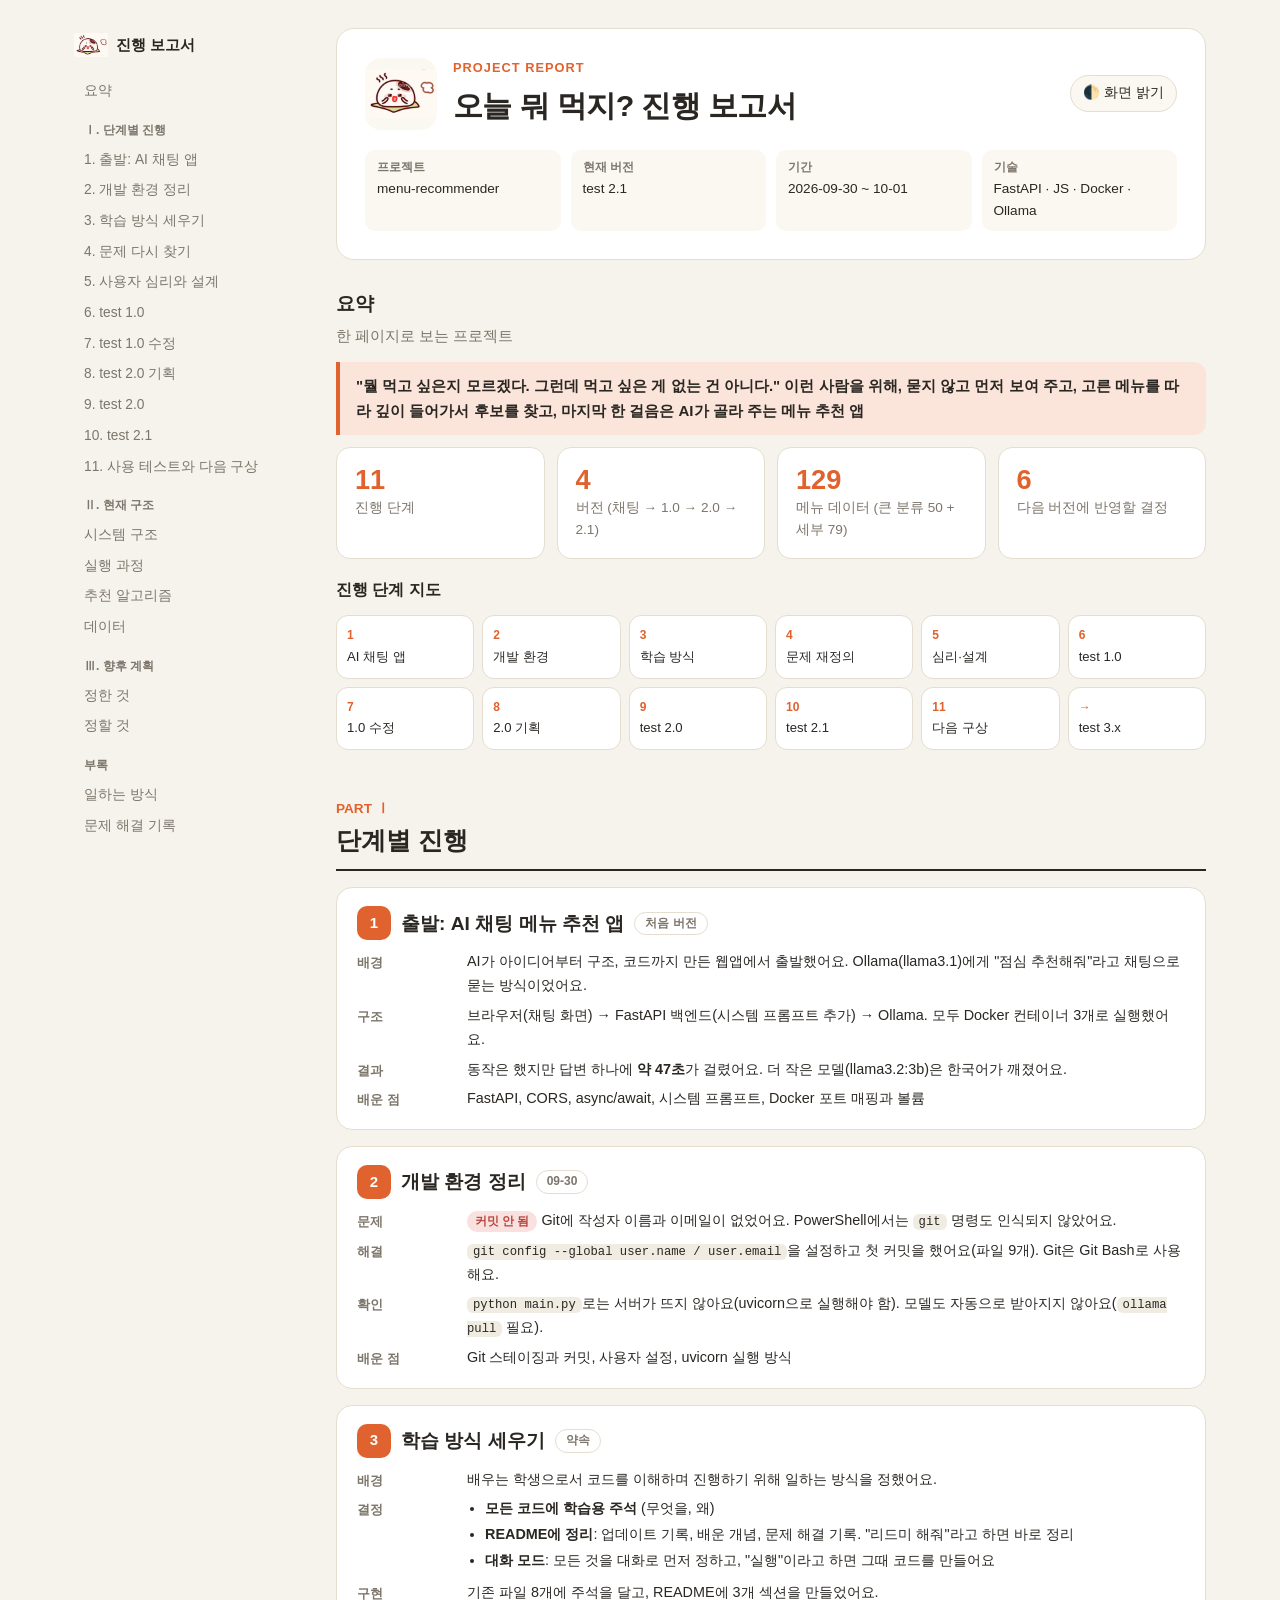
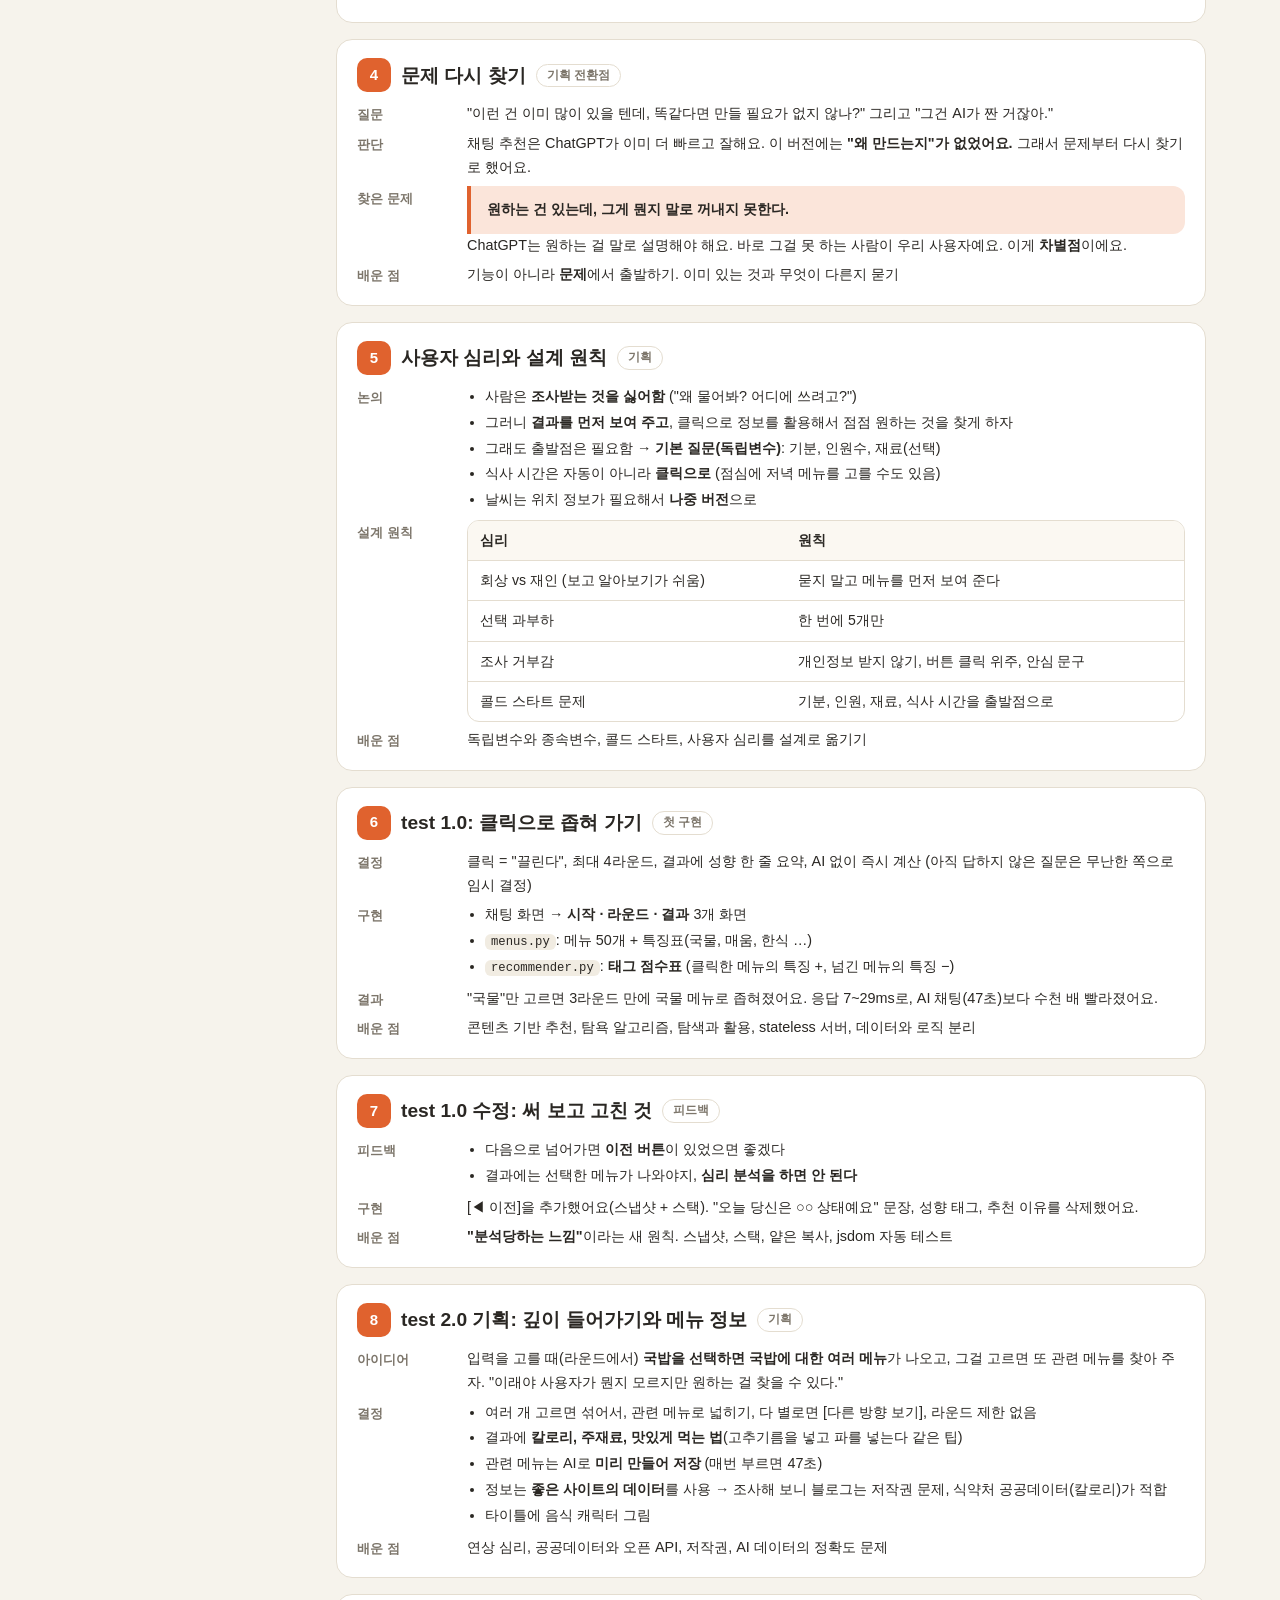
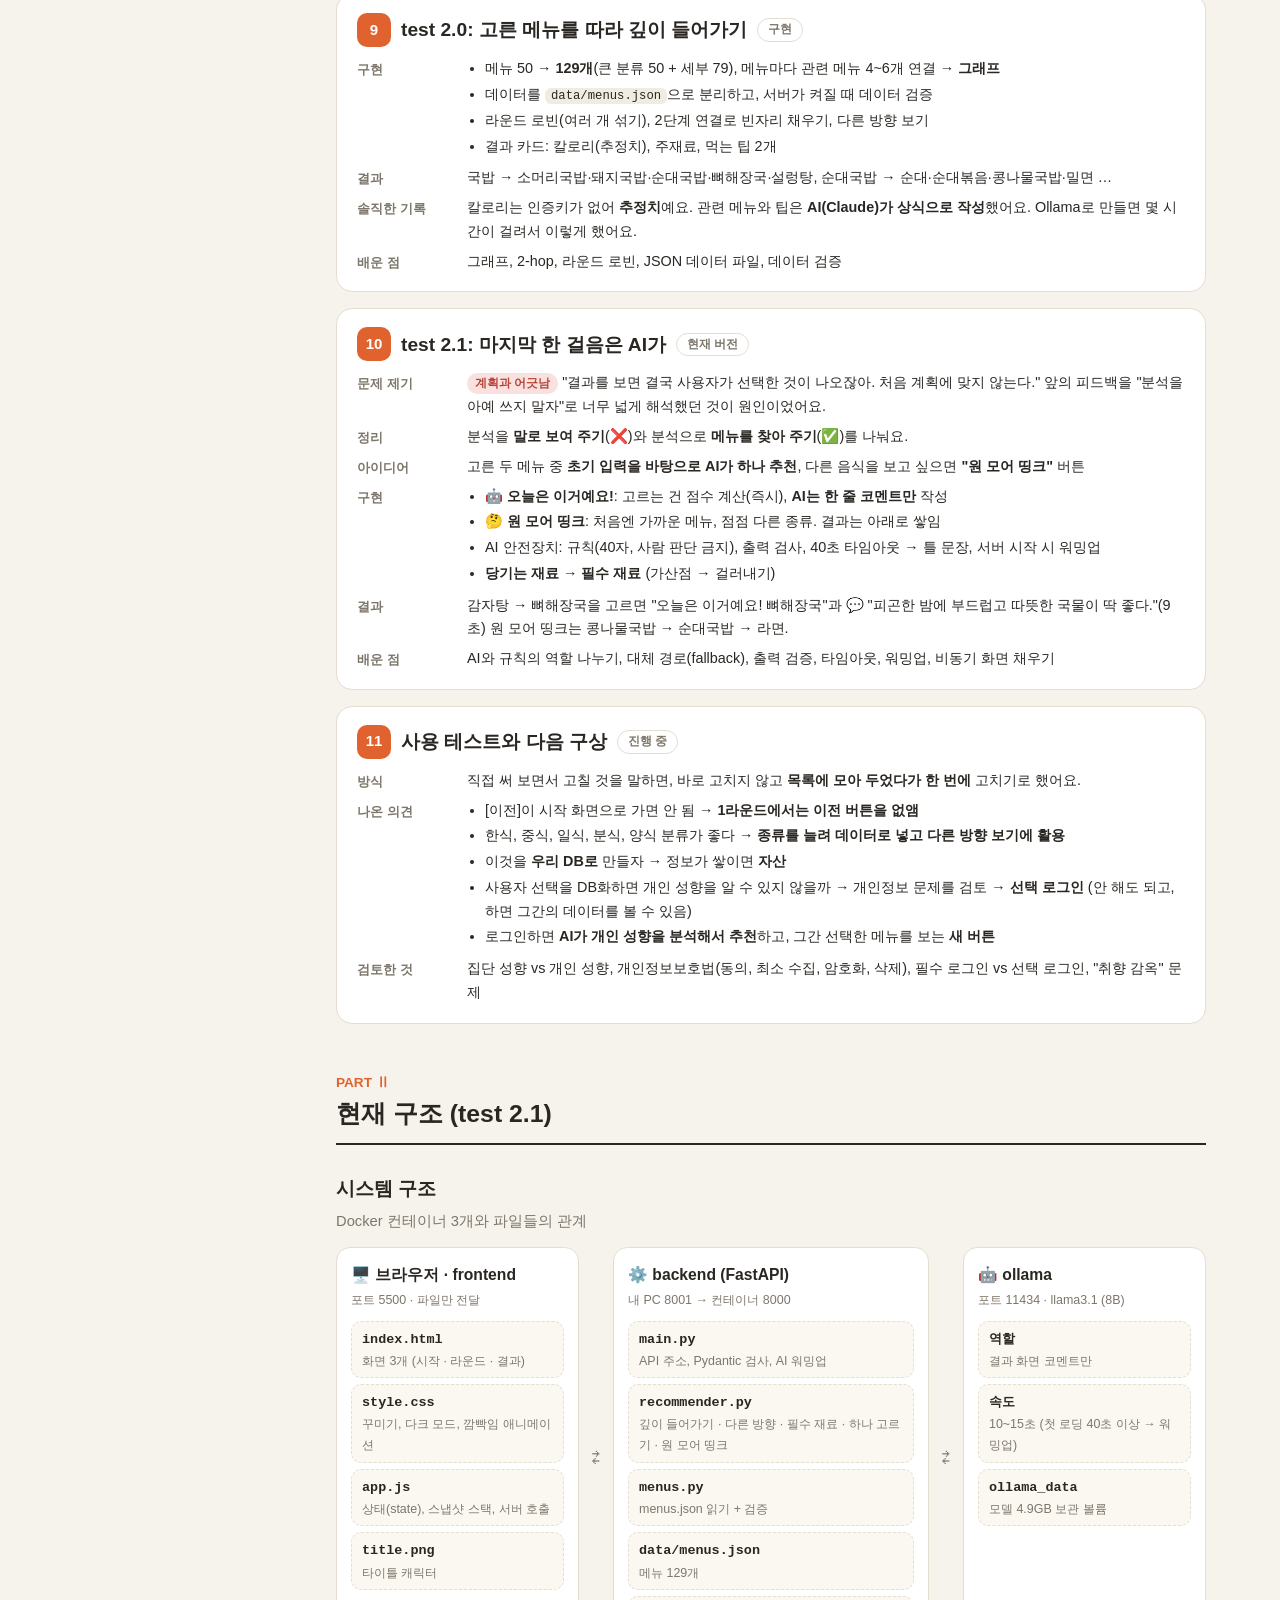
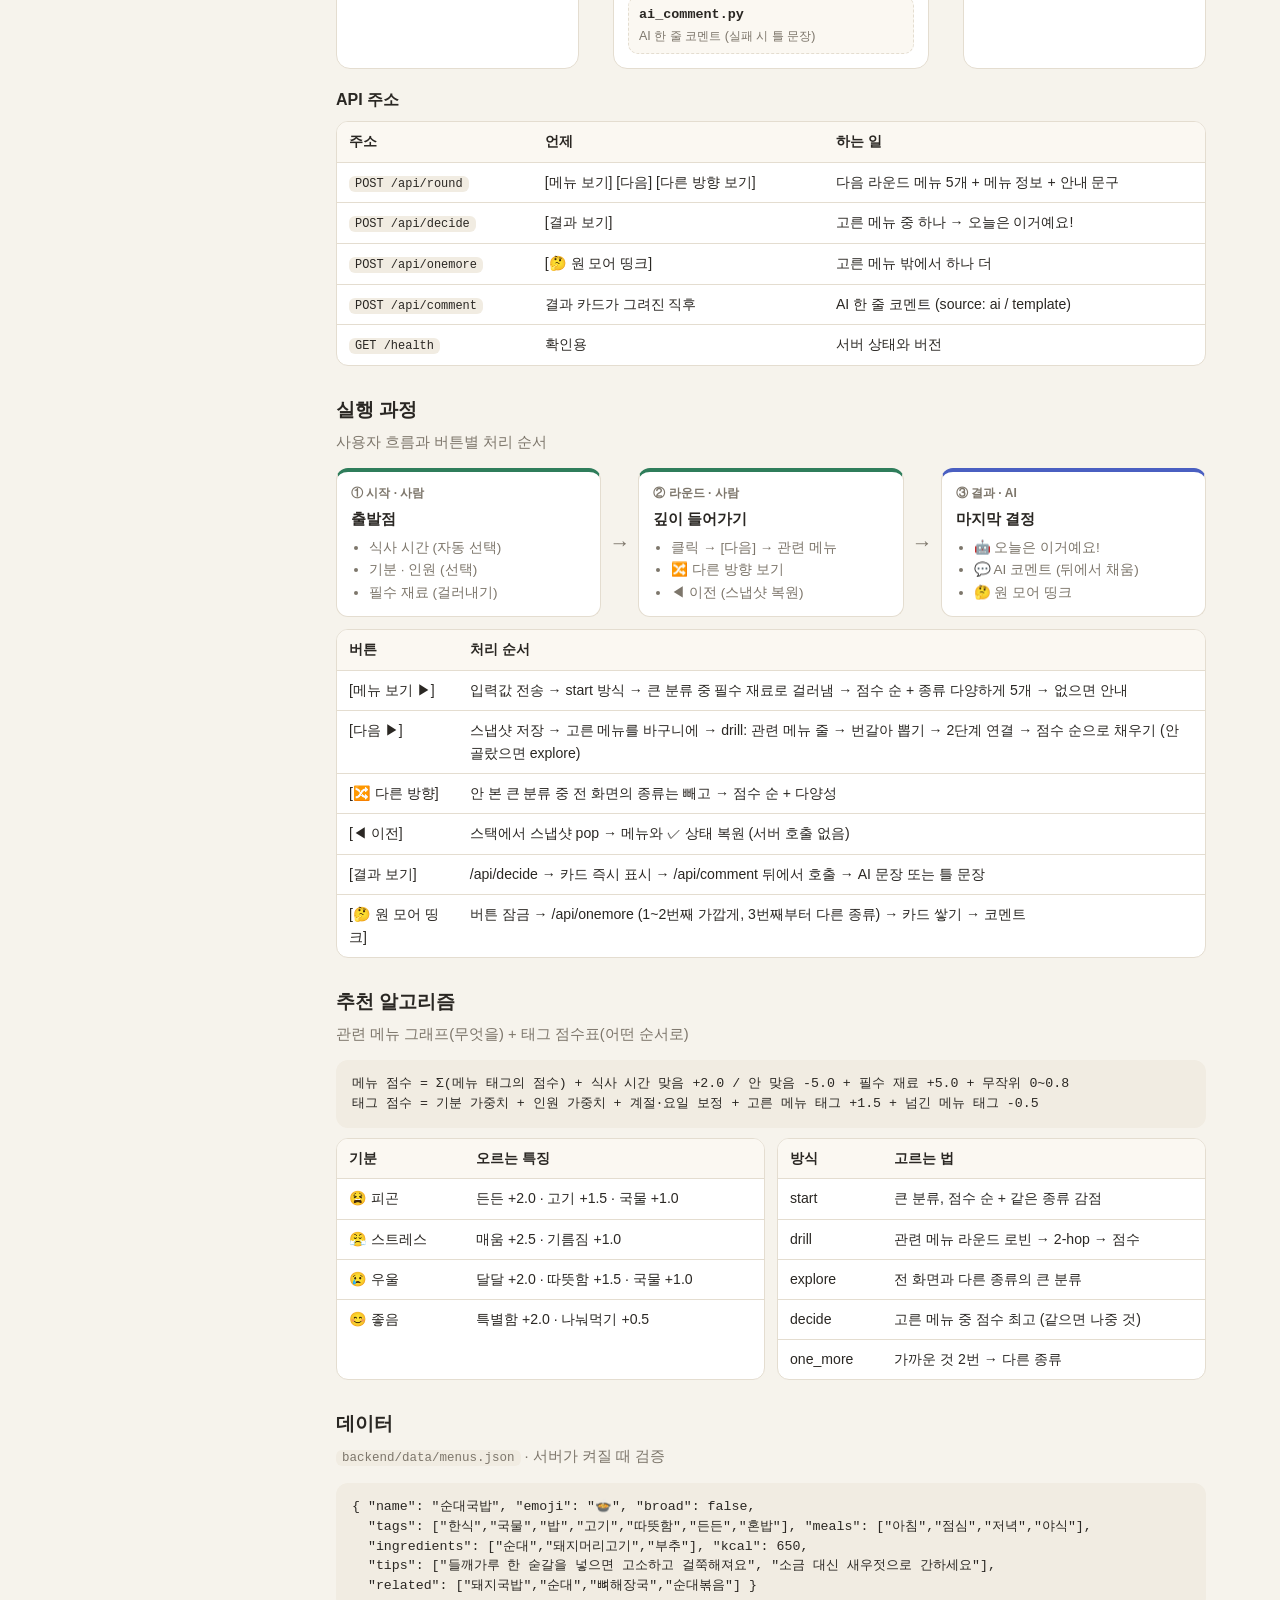
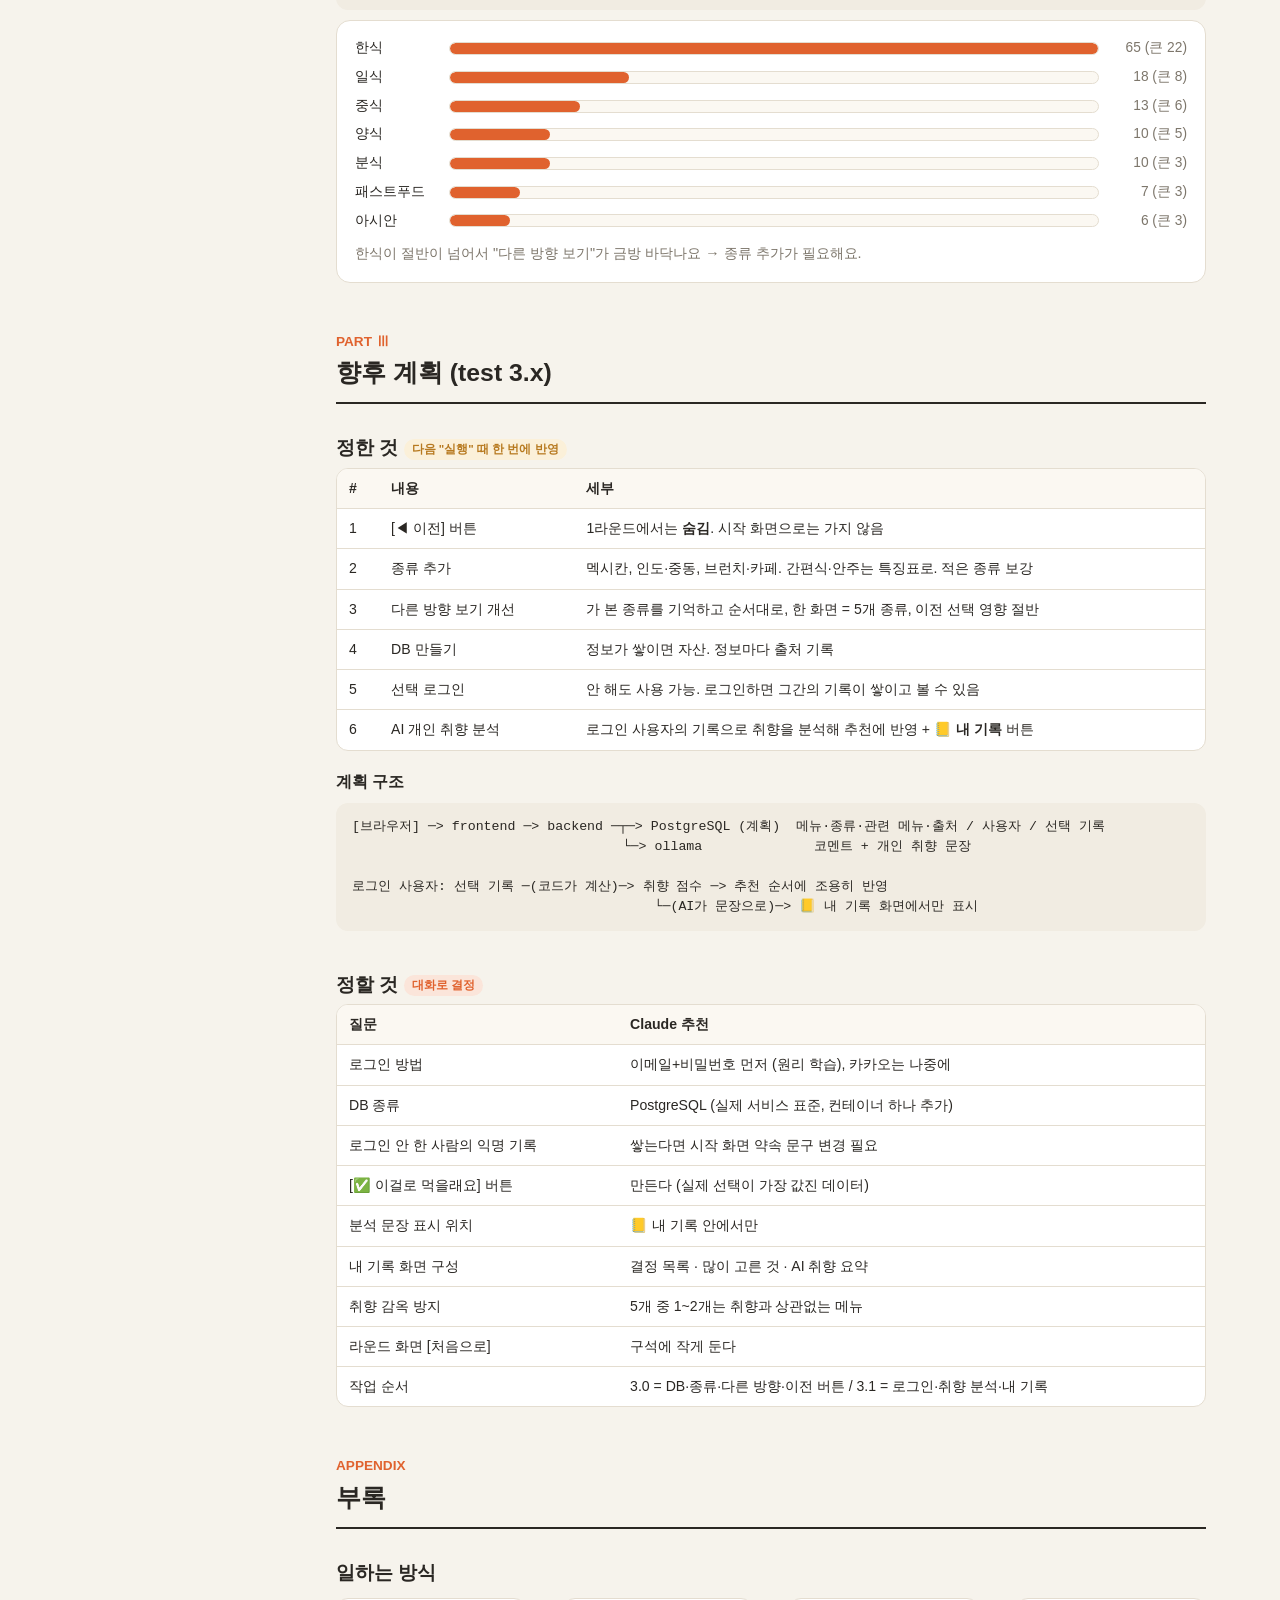
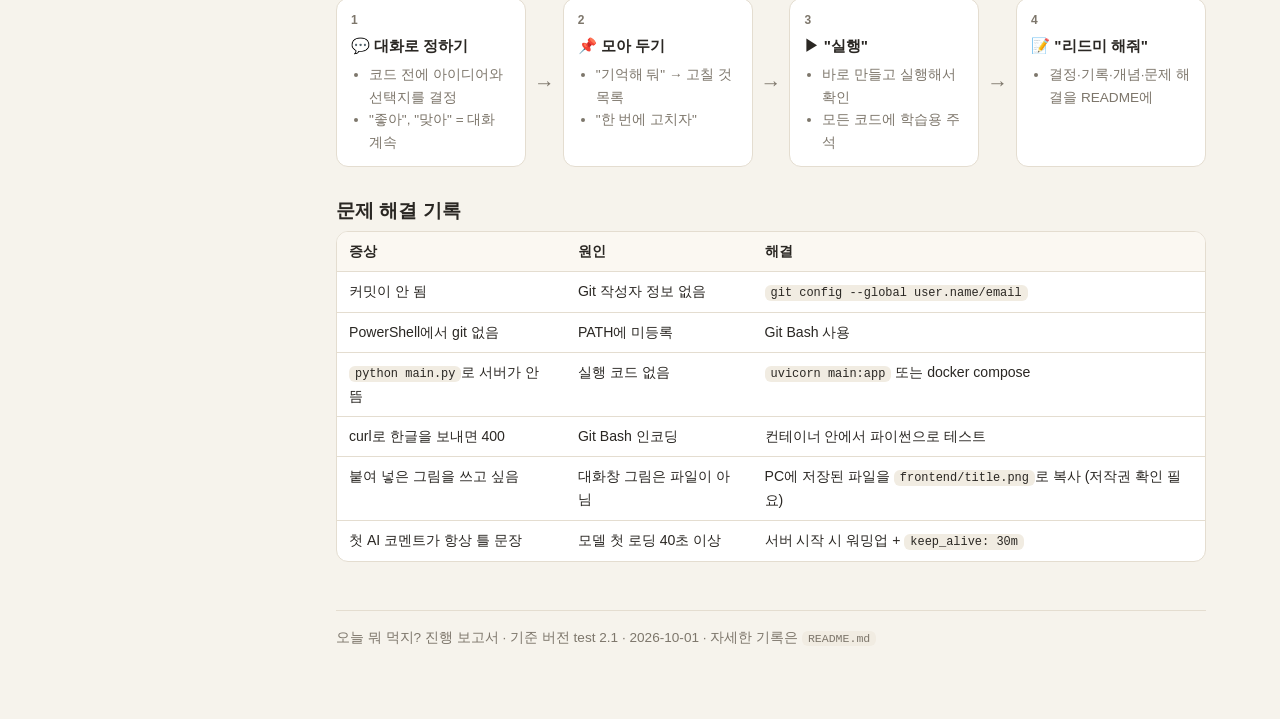
==== Structure.html @ 2d2af9c2 "test 2.0 / 2.1: drill-down rounds, AI pick, One More Think, report - test 2.0: 129-menu graph (menus" ====
<!DOCTYPE html>
<!--
  Structure.html - "오늘 뭐 먹지?" 프로젝트 진행 보고서              기준 버전: test 2.1 (2026-10-01)

  보고서 구성
    0. 표지 · 요약
    Ⅰ. 단계별 진행 (처음부터 지금까지, 단계마다: 배경 → 논의·결정 → 구현 → 결과 → 배운 점)
    Ⅱ. 현재 구조 (시스템 구조, 실행 과정, 추천 알고리즘, 데이터)
    Ⅲ. 향후 계획 (정한 것, 정할 것, 계획 구조)
    부록. 일하는 방식, 문제 해결 기록

  브라우저로 이 파일을 더블클릭해서 열면 됩니다. 인쇄(Ctrl+P)하면 목차가 빠진 보고서 모양으로 나와요.
-->
<html lang="ko">
<head>
  <meta charset="UTF-8" />
  <meta name="viewport" content="width=device-width, initial-scale=1.0" />
  <title>오늘 뭐 먹지? 진행 보고서</title>
  <link rel="icon" href="frontend/title.png" />
  <style>
    /* ===== 색상 변수 (밝은 화면 기본값) ===== */
    :root {
      --bg: #f6f3ec; --surface: #ffffff; --surface-2: #fbf8f2; --text: #2a2723; --muted: #7d766b;
      --border: #e4ddd0; --accent: #e0622e; --accent-soft: #fbe5da;
      --human: #2f7d5b; --human-soft: #dff1e8; --ai: #4a5fc1; --ai-soft: #e3e7fb;
      --warn: #b7791f; --warn-soft: #fbf0d9; --bad: #b8443a; --bad-soft: #f8e1de; --code-bg: #f1ece2;
    }
    /* ===== 다크 모드 (컴퓨터 설정이 다크일 때, 직접 라이트로 고정하지 않았다면) ===== */
    @media (prefers-color-scheme: dark) {
      :root:not([data-theme="light"]) {
        --bg: #161412; --surface: #211e1b; --surface-2: #1b1917; --text: #efe9df; --muted: #a29a8d;
        --border: #36312b; --accent: #ff7a45; --accent-soft: #3d2519; --human: #5cc195; --human-soft: #18332a;
        --ai: #8c9cf0; --ai-soft: #1f2445; --warn: #e3ad55; --warn-soft: #3a2d15; --bad: #f08a7f; --bad-soft: #3d1f1b; --code-bg: #2a2622;
      }
    }
    :root[data-theme="dark"] {
      --bg: #161412; --surface: #211e1b; --surface-2: #1b1917; --text: #efe9df; --muted: #a29a8d;
      --border: #36312b; --accent: #ff7a45; --accent-soft: #3d2519; --human: #5cc195; --human-soft: #18332a;
      --ai: #8c9cf0; --ai-soft: #1f2445; --warn: #e3ad55; --warn-soft: #3a2d15; --bad: #f08a7f; --bad-soft: #3d1f1b; --code-bg: #2a2622;
    }

    * { box-sizing: border-box; }
    html { scroll-behavior: smooth; }
    body { margin: 0; background: var(--bg); color: var(--text); line-height: 1.65; font-size: 15px;
           font-family: "Pretendard", "Apple SD Gothic Neo", "Malgun Gothic", sans-serif; }

    /* ===== 배치: 왼쪽 목차 + 오른쪽 본문 ===== */
    .layout { display: grid; grid-template-columns: 230px 1fr; max-width: 1180px; margin: 0 auto; gap: 32px; padding: 0 24px; }
    nav.toc { position: sticky; top: 0; align-self: start; padding: 28px 0; max-height: 100vh; overflow-y: auto; }
    nav.toc .brand { display: flex; align-items: center; gap: 8px; font-weight: 800; margin-bottom: 14px; }
    nav.toc .brand img { width: 34px; height: 34px; object-fit: contain; border-radius: 8px; }
    nav.toc .grp { font-size: 0.75rem; font-weight: 800; color: var(--muted); margin: 14px 10px 4px; }
    nav.toc a { display: block; padding: 4px 10px; border-radius: 8px; color: var(--muted); text-decoration: none; font-size: 0.86rem; }
    nav.toc a:hover { background: var(--surface); color: var(--text); }
    main { padding: 28px 0 80px; min-width: 0; }
    @media (max-width: 860px) {
      .layout { grid-template-columns: 1fr; padding: 0 16px; gap: 0; }
      nav.toc { position: static; max-height: none; padding: 16px 0 0; display: flex; flex-wrap: wrap; gap: 4px; }
      nav.toc .brand, nav.toc .grp { width: 100%; margin: 6px 0 2px; }
      nav.toc a { background: var(--surface); }
    }

    /* ===== 표지 ===== */
    .cover { background: var(--surface); border: 1px solid var(--border); border-radius: 18px; padding: 28px; }
    .cover-top { display: flex; align-items: center; gap: 16px; flex-wrap: wrap; }
    .cover-top img { width: 72px; height: 72px; object-fit: contain; border-radius: 16px; background: var(--surface-2); }
    .cover .kind { font-size: 0.8rem; font-weight: 800; color: var(--accent); letter-spacing: 0.08em; }
    h1 { font-size: 1.9rem; margin: 2px 0 0; letter-spacing: -0.02em; }
    .meta { display: grid; grid-template-columns: repeat(4, minmax(0, 1fr)); gap: 10px; margin-top: 20px; }
    .meta div { background: var(--surface-2); border-radius: 10px; padding: 8px 12px; font-size: 0.85rem; }
    .meta b { display: block; font-size: 0.75rem; color: var(--muted); }
    @media (max-width: 860px) { .meta { grid-template-columns: repeat(2, minmax(0, 1fr)); } }
    .theme-btn { margin-left: auto; border: 1px solid var(--border); background: var(--surface-2); color: var(--text);
                 border-radius: 999px; padding: 6px 12px; cursor: pointer; font: inherit; font-size: 0.85rem; }

    /* ===== 큰 장(Part) 제목과 섹션 ===== */
    .part { margin-top: 48px; padding-bottom: 8px; border-bottom: 2px solid var(--text); }
    .part .roman { font-size: 0.85rem; font-weight: 800; color: var(--accent); }
    .part h2 { font-size: 1.55rem; margin: 0; }
    section { padding-top: 28px; }
    h3 { font-size: 1.2rem; margin: 0 0 4px; }
    h4 { font-size: 1rem; margin: 18px 0 8px; }
    .sub { color: var(--muted); margin: 0 0 14px; font-size: 0.92rem; }
    p { margin: 0 0 10px; }

    /* ===== 공통 부품 ===== */
    .card { background: var(--surface); border: 1px solid var(--border); border-radius: 14px; padding: 16px 18px; }
    .grid { display: grid; gap: 12px; }
    .g2 { grid-template-columns: repeat(2, minmax(0, 1fr)); }
    .g3 { grid-template-columns: repeat(3, minmax(0, 1fr)); }
    .g4 { grid-template-columns: repeat(4, minmax(0, 1fr)); }
    @media (max-width: 860px) { .g2, .g3, .g4 { grid-template-columns: 1fr; } }
    .card h5 { margin: 0 0 6px; font-size: 0.95rem; }
    .card p, .card li { color: var(--muted); font-size: 0.9rem; }
    .stat .n { font-size: 1.7rem; font-weight: 800; color: var(--accent); line-height: 1.2; }
    .stat .l { color: var(--muted); font-size: 0.85rem; }
    .quote { border-left: 4px solid var(--accent); background: var(--accent-soft); padding: 12px 16px; border-radius: 0 12px 12px 0; font-weight: 700; }
    .table-wrap { overflow-x: auto; border: 1px solid var(--border); border-radius: 12px; background: var(--surface); }
    table { border-collapse: collapse; width: 100%; font-size: 0.88rem; }
    th, td { text-align: left; padding: 8px 12px; border-bottom: 1px solid var(--border); vertical-align: top; }
    th { background: var(--surface-2); font-weight: 700; white-space: nowrap; }
    tr:last-child td { border-bottom: none; }
    code { font-family: "Cascadia Code", Consolas, monospace; background: var(--code-bg); padding: 1px 6px; border-radius: 6px; font-size: 0.85em; }
    pre { background: var(--code-bg); padding: 14px 16px; border-radius: 12px; overflow-x: auto; font-size: 0.83rem; line-height: 1.5; margin: 0 0 10px; }
    .tag { display: inline-block; font-size: 0.72rem; font-weight: 800; padding: 1px 8px; border-radius: 999px; vertical-align: middle; }
    .t-human { background: var(--human-soft); color: var(--human); }
    .t-ai { background: var(--ai-soft); color: var(--ai); }
    .t-plan { background: var(--warn-soft); color: var(--warn); }
    .t-open { background: var(--accent-soft); color: var(--accent); }
    .t-bad { background: var(--bad-soft); color: var(--bad); }
    .pill { display: inline-block; font-size: 0.75rem; font-weight: 700; padding: 1px 10px; border-radius: 999px; border: 1px solid var(--border); color: var(--muted); background: var(--surface); }

    /* ===== 단계(Stage) 카드: 배경 → 논의·결정 → 구현 → 결과 → 배운 점 ===== */
    .stage { background: var(--surface); border: 1px solid var(--border); border-radius: 16px; padding: 18px 20px; margin-top: 16px; }
    .stage-head { display: flex; align-items: center; gap: 10px; flex-wrap: wrap; margin-bottom: 10px; }
    .stage-no { width: 34px; height: 34px; border-radius: 10px; background: var(--accent); color: #fff; font-weight: 800;
                display: flex; align-items: center; justify-content: center; flex: 0 0 auto; }
    .stage-head h3 { margin: 0; }
    .stage dl { display: grid; grid-template-columns: 96px 1fr; gap: 6px 14px; margin: 0; font-size: 0.9rem; }
    .stage dt { font-weight: 800; color: var(--muted); font-size: 0.8rem; padding-top: 2px; }
    .stage dd { margin: 0; }
    .stage dd ul { margin: 0; padding-left: 18px; }
    .stage dd li { margin-bottom: 2px; }
    @media (max-width: 860px) { .stage dl { grid-template-columns: 1fr; } .stage dt { padding-top: 8px; } }

    /* 단계 흐름 미니 지도 */
    .roadmap { display: grid; grid-template-columns: repeat(6, minmax(0, 1fr)); gap: 8px; margin-top: 12px; }
    .roadmap a { display: block; text-decoration: none; color: var(--text); background: var(--surface); border: 1px solid var(--border);
                 border-radius: 12px; padding: 10px; font-size: 0.82rem; }
    .roadmap a b { display: block; color: var(--accent); font-size: 0.75rem; }
    .roadmap a:hover { border-color: var(--accent); }
    @media (max-width: 860px) { .roadmap { grid-template-columns: repeat(2, minmax(0, 1fr)); } }

    /* ===== 흐름도 ===== */
    .flow { display: flex; flex-wrap: wrap; align-items: stretch; gap: 8px; }
    .flow .step { flex: 1 1 170px; background: var(--surface); border: 1px solid var(--border); border-radius: 12px; padding: 12px 14px; }
    .flow .step.human { border-top: 4px solid var(--human); }
    .flow .step.ai { border-top: 4px solid var(--ai); }
    .flow .step .k { font-size: 0.75rem; color: var(--muted); font-weight: 800; }
    .flow .step h5 { margin: 2px 0 6px; font-size: 0.95rem; }
    .flow .step ul { margin: 0; padding-left: 18px; font-size: 0.85rem; color: var(--muted); }
    .flow .arrow { align-self: center; color: var(--muted); font-size: 1.3rem; }
    @media (max-width: 860px) { .flow { flex-direction: column; } .flow .arrow { transform: rotate(90deg); align-self: center; } }

    /* ===== 시스템 구조도 ===== */
    .arch { display: grid; grid-template-columns: 1fr 34px 1.3fr 34px 1fr; align-items: stretch; }
    .arch .box { background: var(--surface); border: 1px solid var(--border); border-radius: 14px; padding: 14px; }
    .arch .box h5 { margin: 0 0 2px; font-size: 0.98rem; }
    .arch .port { font-size: 0.78rem; color: var(--muted); }
    .arch .conn { display: flex; align-items: center; justify-content: center; color: var(--muted); font-size: 1.2rem; }
    .arch .inner { margin-top: 10px; display: grid; gap: 6px; }
    .arch .file { background: var(--surface-2); border: 1px dashed var(--border); border-radius: 10px; padding: 6px 10px; font-size: 0.84rem; }
    .arch .file b { font-family: Consolas, monospace; font-size: 0.84rem; }
    .arch .file span { display: block; color: var(--muted); font-size: 0.78rem; }
    @media (max-width: 860px) { .arch { grid-template-columns: 1fr; } .arch .conn { transform: rotate(90deg); height: 30px; } }

    /* 막대 그래프 */
    .bars { display: grid; gap: 6px; }
    .bar { display: grid; grid-template-columns: 84px 1fr 78px; align-items: center; gap: 10px; font-size: 0.86rem; }
    .bar .track { background: var(--surface-2); border: 1px solid var(--border); border-radius: 999px; height: 13px; overflow: hidden; }
    .bar .fill { height: 100%; background: var(--accent); border-radius: 999px; }
    .bar .v { color: var(--muted); text-align: right; }

    footer { margin-top: 48px; padding-top: 16px; border-top: 1px solid var(--border); color: var(--muted); font-size: 0.85rem; }

    /* ===== 인쇄할 때: 목차·버튼 숨기고, 단계 카드가 페이지 중간에서 잘리지 않게 ===== */
    @media print {
      nav.toc, .theme-btn { display: none; }
      .layout { display: block; padding: 0; }
      body { background: #fff; font-size: 12px; }
      .stage, .card, .table-wrap { break-inside: avoid; }
      .part { break-before: page; }
    }
  </style>
</head>
<body>
<div class="layout">

  <!-- ===================== 왼쪽 목차 ===================== -->
  <nav class="toc" aria-label="목차">
    <div class="brand"><img src="frontend/title.png" alt="" onerror="this.remove()" />진행 보고서</div>
    <a href="#summary">요약</a>
    <div class="grp">Ⅰ. 단계별 진행</div>
    <a href="#s1">1. 출발: AI 채팅 앱</a>
    <a href="#s2">2. 개발 환경 정리</a>
    <a href="#s3">3. 학습 방식 세우기</a>
    <a href="#s4">4. 문제 다시 찾기</a>
    <a href="#s5">5. 사용자 심리와 설계</a>
    <a href="#s6">6. test 1.0</a>
    <a href="#s7">7. test 1.0 수정</a>
    <a href="#s8">8. test 2.0 기획</a>
    <a href="#s9">9. test 2.0</a>
    <a href="#s10">10. test 2.1</a>
    <a href="#s11">11. 사용 테스트와 다음 구상</a>
    <div class="grp">Ⅱ. 현재 구조</div>
    <a href="#arch">시스템 구조</a>
    <a href="#process">실행 과정</a>
    <a href="#algo">추천 알고리즘</a>
    <a href="#data">데이터</a>
    <div class="grp">Ⅲ. 향후 계획</div>
    <a href="#decided">정한 것</a>
    <a href="#open">정할 것</a>
    <div class="grp">부록</div>
    <a href="#how">일하는 방식</a>
    <a href="#trouble">문제 해결 기록</a>
  </nav>

  <main>
    <!-- ===================== 표지 ===================== -->
    <div class="cover">
      <div class="cover-top">
        <img src="frontend/title.png" alt="오늘 뭐 먹지 캐릭터" onerror="this.remove()" />
        <div>
          <div class="kind">PROJECT REPORT</div>
          <h1>오늘 뭐 먹지? 진행 보고서</h1>
        </div>
        <button class="theme-btn" type="button" onclick="toggleTheme()">🌓 화면 밝기</button>
      </div>
      <div class="meta">
        <div><b>프로젝트</b>menu-recommender</div>
        <div><b>현재 버전</b>test 2.1</div>
        <div><b>기간</b>2026-09-30 ~ 10-01</div>
        <div><b>기술</b>FastAPI · JS · Docker · Ollama</div>
      </div>
    </div>

    <!-- ===================== 요약 ===================== -->
    <section id="summary">
      <h3>요약</h3>
      <p class="sub">한 페이지로 보는 프로젝트</p>
      <div class="quote">"뭘 먹고 싶은지 모르겠다. 그런데 먹고 싶은 게 없는 건 아니다." 이런 사람을 위해, 묻지 않고 먼저 보여 주고, 고른 메뉴를 따라 깊이 들어가서 후보를 찾고, 마지막 한 걸음은 AI가 골라 주는 메뉴 추천 앱</div>
      <div class="grid g4" style="margin-top:12px">
        <div class="card stat"><div class="n">11</div><div class="l">진행 단계</div></div>
        <div class="card stat"><div class="n">4</div><div class="l">버전 (채팅 → 1.0 → 2.0 → 2.1)</div></div>
        <div class="card stat"><div class="n">129</div><div class="l">메뉴 데이터 (큰 분류 50 + 세부 79)</div></div>
        <div class="card stat"><div class="n">6</div><div class="l">다음 버전에 반영할 결정</div></div>
      </div>
      <h4>진행 단계 지도</h4>
      <div class="roadmap">
        <a href="#s1"><b>1</b>AI 채팅 앱</a>
        <a href="#s2"><b>2</b>개발 환경</a>
        <a href="#s3"><b>3</b>학습 방식</a>
        <a href="#s4"><b>4</b>문제 재정의</a>
        <a href="#s5"><b>5</b>심리·설계</a>
        <a href="#s6"><b>6</b>test 1.0</a>
        <a href="#s7"><b>7</b>1.0 수정</a>
        <a href="#s8"><b>8</b>2.0 기획</a>
        <a href="#s9"><b>9</b>test 2.0</a>
        <a href="#s10"><b>10</b>test 2.1</a>
        <a href="#s11"><b>11</b>다음 구상</a>
        <a href="#decided"><b>→</b>test 3.x</a>
      </div>
    </section>

    <!-- ========================================================
         Ⅰ. 단계별 진행
         단계마다 같은 틀: 배경 / 논의·결정 / 구현 / 결과 / 배운 점
         ======================================================== -->
    <div class="part"><div class="roman">PART Ⅰ</div><h2>단계별 진행</h2></div>

    <!-- 1단계 -->
    <div class="stage" id="s1">
      <div class="stage-head"><div class="stage-no">1</div><h3>출발: AI 채팅 메뉴 추천 앱</h3><span class="pill">처음 버전</span></div>
      <dl>
        <dt>배경</dt><dd>AI가 아이디어부터 구조, 코드까지 만든 웹앱에서 출발했어요. Ollama(llama3.1)에게 "점심 추천해줘"라고 채팅으로 묻는 방식이었어요.</dd>
        <dt>구조</dt><dd>브라우저(채팅 화면) → FastAPI 백엔드(시스템 프롬프트 추가) → Ollama. 모두 Docker 컨테이너 3개로 실행했어요.</dd>
        <dt>결과</dt><dd>동작은 했지만 답변 하나에 <b>약 47초</b>가 걸렸어요. 더 작은 모델(llama3.2:3b)은 한국어가 깨졌어요.</dd>
        <dt>배운 점</dt><dd>FastAPI, CORS, async/await, 시스템 프롬프트, Docker 포트 매핑과 볼륨</dd>
      </dl>
    </div>

    <!-- 2단계 -->
    <div class="stage" id="s2">
      <div class="stage-head"><div class="stage-no">2</div><h3>개발 환경 정리</h3><span class="pill">09-30</span></div>
      <dl>
        <dt>문제</dt><dd><span class="tag t-bad">커밋 안 됨</span> Git에 작성자 이름과 이메일이 없었어요. PowerShell에서는 <code>git</code> 명령도 인식되지 않았어요.</dd>
        <dt>해결</dt><dd><code>git config --global user.name / user.email</code>을 설정하고 첫 커밋을 했어요(파일 9개). Git은 Git Bash로 사용해요.</dd>
        <dt>확인</dt><dd><code>python main.py</code>로는 서버가 뜨지 않아요(uvicorn으로 실행해야 함). 모델도 자동으로 받아지지 않아요(<code>ollama pull</code> 필요).</dd>
        <dt>배운 점</dt><dd>Git 스테이징과 커밋, 사용자 설정, uvicorn 실행 방식</dd>
      </dl>
    </div>

    <!-- 3단계 -->
    <div class="stage" id="s3">
      <div class="stage-head"><div class="stage-no">3</div><h3>학습 방식 세우기</h3><span class="pill">약속</span></div>
      <dl>
        <dt>배경</dt><dd>배우는 학생으로서 코드를 이해하며 진행하기 위해 일하는 방식을 정했어요.</dd>
        <dt>결정</dt><dd><ul>
          <li><b>모든 코드에 학습용 주석</b> (무엇을, 왜)</li>
          <li><b>README에 정리</b>: 업데이트 기록, 배운 개념, 문제 해결 기록. "리드미 해줘"라고 하면 바로 정리</li>
          <li><b>대화 모드</b>: 모든 것을 대화로 먼저 정하고, "실행"이라고 하면 그때 코드를 만들어요</li>
        </ul></dd>
        <dt>구현</dt><dd>기존 파일 8개에 주석을 달고, README에 3개 섹션을 만들었어요.</dd>
      </dl>
    </div>

    <!-- 4단계 -->
    <div class="stage" id="s4">
      <div class="stage-head"><div class="stage-no">4</div><h3>문제 다시 찾기</h3><span class="pill">기획 전환점</span></div>
      <dl>
        <dt>질문</dt><dd>"이런 건 이미 많이 있을 텐데, 똑같다면 만들 필요가 없지 않나?" 그리고 "그건 AI가 짠 거잖아."</dd>
        <dt>판단</dt><dd>채팅 추천은 ChatGPT가 이미 더 빠르고 잘해요. 이 버전에는 <b>"왜 만드는지"가 없었어요.</b> 그래서 문제부터 다시 찾기로 했어요.</dd>
        <dt>찾은 문제</dt><dd><div class="quote">원하는 건 있는데, 그게 뭔지 말로 꺼내지 못한다.</div>
          ChatGPT는 원하는 걸 말로 설명해야 해요. 바로 그걸 못 하는 사람이 우리 사용자예요. 이게 <b>차별점</b>이에요.</dd>
        <dt>배운 점</dt><dd>기능이 아니라 <b>문제</b>에서 출발하기. 이미 있는 것과 무엇이 다른지 묻기</dd>
      </dl>
    </div>

    <!-- 5단계 -->
    <div class="stage" id="s5">
      <div class="stage-head"><div class="stage-no">5</div><h3>사용자 심리와 설계 원칙</h3><span class="pill">기획</span></div>
      <dl>
        <dt>논의</dt><dd><ul>
          <li>사람은 <b>조사받는 것을 싫어함</b> ("왜 물어봐? 어디에 쓰려고?")</li>
          <li>그러니 <b>결과를 먼저 보여 주고</b>, 클릭으로 정보를 활용해서 점점 원하는 것을 찾게 하자</li>
          <li>그래도 출발점은 필요함 → <b>기본 질문(독립변수)</b>: 기분, 인원수, 재료(선택)</li>
          <li>식사 시간은 자동이 아니라 <b>클릭으로</b> (점심에 저녁 메뉴를 고를 수도 있음)</li>
          <li>날씨는 위치 정보가 필요해서 <b>나중 버전</b>으로</li>
        </ul></dd>
        <dt>설계 원칙</dt><dd>
          <div class="table-wrap"><table>
            <tr><th>심리</th><th>원칙</th></tr>
            <tr><td>회상 vs 재인 (보고 알아보기가 쉬움)</td><td>묻지 말고 메뉴를 먼저 보여 준다</td></tr>
            <tr><td>선택 과부하</td><td>한 번에 5개만</td></tr>
            <tr><td>조사 거부감</td><td>개인정보 받지 않기, 버튼 클릭 위주, 안심 문구</td></tr>
            <tr><td>콜드 스타트 문제</td><td>기분, 인원, 재료, 식사 시간을 출발점으로</td></tr>
          </table></div>
        </dd>
        <dt>배운 점</dt><dd>독립변수와 종속변수, 콜드 스타트, 사용자 심리를 설계로 옮기기</dd>
      </dl>
    </div>

    <!-- 6단계 -->
    <div class="stage" id="s6">
      <div class="stage-head"><div class="stage-no">6</div><h3>test 1.0: 클릭으로 좁혀 가기</h3><span class="pill">첫 구현</span></div>
      <dl>
        <dt>결정</dt><dd>클릭 = "끌린다", 최대 4라운드, 결과에 성향 한 줄 요약, AI 없이 즉시 계산 (아직 답하지 않은 질문은 무난한 쪽으로 임시 결정)</dd>
        <dt>구현</dt><dd><ul>
          <li>채팅 화면 → <b>시작 · 라운드 · 결과</b> 3개 화면</li>
          <li><code>menus.py</code>: 메뉴 50개 + 특징표(국물, 매움, 한식 …)</li>
          <li><code>recommender.py</code>: <b>태그 점수표</b> (클릭한 메뉴의 특징 +, 넘긴 메뉴의 특징 −)</li>
        </ul></dd>
        <dt>결과</dt><dd>"국물"만 고르면 3라운드 만에 국물 메뉴로 좁혀졌어요. 응답 7~29ms로, AI 채팅(47초)보다 수천 배 빨라졌어요.</dd>
        <dt>배운 점</dt><dd>콘텐츠 기반 추천, 탐욕 알고리즘, 탐색과 활용, stateless 서버, 데이터와 로직 분리</dd>
      </dl>
    </div>

    <!-- 7단계 -->
    <div class="stage" id="s7">
      <div class="stage-head"><div class="stage-no">7</div><h3>test 1.0 수정: 써 보고 고친 것</h3><span class="pill">피드백</span></div>
      <dl>
        <dt>피드백</dt><dd><ul>
          <li>다음으로 넘어가면 <b>이전 버튼</b>이 있었으면 좋겠다</li>
          <li>결과에는 선택한 메뉴가 나와야지, <b>심리 분석을 하면 안 된다</b></li>
        </ul></dd>
        <dt>구현</dt><dd>[◀ 이전]을 추가했어요(스냅샷 + 스택). "오늘 당신은 ○○ 상태예요" 문장, 성향 태그, 추천 이유를 삭제했어요.</dd>
        <dt>배운 점</dt><dd><b>"분석당하는 느낌"</b>이라는 새 원칙. 스냅샷, 스택, 얕은 복사, jsdom 자동 테스트</dd>
      </dl>
    </div>

    <!-- 8단계 -->
    <div class="stage" id="s8">
      <div class="stage-head"><div class="stage-no">8</div><h3>test 2.0 기획: 깊이 들어가기와 메뉴 정보</h3><span class="pill">기획</span></div>
      <dl>
        <dt>아이디어</dt><dd>입력을 고를 때(라운드에서) <b>국밥을 선택하면 국밥에 대한 여러 메뉴</b>가 나오고, 그걸 고르면 또 관련 메뉴를 찾아 주자. "이래야 사용자가 뭔지 모르지만 원하는 걸 찾을 수 있다."</dd>
        <dt>결정</dt><dd><ul>
          <li>여러 개 고르면 섞어서, 관련 메뉴로 넓히기, 다 별로면 [다른 방향 보기], 라운드 제한 없음</li>
          <li>결과에 <b>칼로리, 주재료, 맛있게 먹는 법</b>(고추기름을 넣고 파를 넣는다 같은 팁)</li>
          <li>관련 메뉴는 AI로 <b>미리 만들어 저장</b> (매번 부르면 47초)</li>
          <li>정보는 <b>좋은 사이트의 데이터</b>를 사용 → 조사해 보니 블로그는 저작권 문제, 식약처 공공데이터(칼로리)가 적합</li>
          <li>타이틀에 음식 캐릭터 그림</li>
        </ul></dd>
        <dt>배운 점</dt><dd>연상 심리, 공공데이터와 오픈 API, 저작권, AI 데이터의 정확도 문제</dd>
      </dl>
    </div>

    <!-- 9단계 -->
    <div class="stage" id="s9">
      <div class="stage-head"><div class="stage-no">9</div><h3>test 2.0: 고른 메뉴를 따라 깊이 들어가기</h3><span class="pill">구현</span></div>
      <dl>
        <dt>구현</dt><dd><ul>
          <li>메뉴 50 → <b>129개</b>(큰 분류 50 + 세부 79), 메뉴마다 관련 메뉴 4~6개 연결 → <b>그래프</b></li>
          <li>데이터를 <code>data/menus.json</code>으로 분리하고, 서버가 켜질 때 데이터 검증</li>
          <li>라운드 로빈(여러 개 섞기), 2단계 연결로 빈자리 채우기, 다른 방향 보기</li>
          <li>결과 카드: 칼로리(추정치), 주재료, 먹는 팁 2개</li>
        </ul></dd>
        <dt>결과</dt><dd>국밥 → 소머리국밥·돼지국밥·순대국밥·뼈해장국·설렁탕, 순대국밥 → 순대·순대볶음·콩나물국밥·밀면 …</dd>
        <dt>솔직한 기록</dt><dd>칼로리는 인증키가 없어 <b>추정치</b>예요. 관련 메뉴와 팁은 <b>AI(Claude)가 상식으로 작성</b>했어요. Ollama로 만들면 몇 시간이 걸려서 이렇게 했어요.</dd>
        <dt>배운 점</dt><dd>그래프, 2-hop, 라운드 로빈, JSON 데이터 파일, 데이터 검증</dd>
      </dl>
    </div>

    <!-- 10단계 -->
    <div class="stage" id="s10">
      <div class="stage-head"><div class="stage-no">10</div><h3>test 2.1: 마지막 한 걸음은 AI가</h3><span class="pill">현재 버전</span></div>
      <dl>
        <dt>문제 제기</dt><dd><span class="tag t-bad">계획과 어긋남</span> "결과를 보면 결국 사용자가 선택한 것이 나오잖아. 처음 계획에 맞지 않는다." 앞의 피드백을 "분석을 아예 쓰지 말자"로 너무 넓게 해석했던 것이 원인이었어요.</dd>
        <dt>정리</dt><dd>분석을 <b>말로 보여 주기</b>(❌)와 분석으로 <b>메뉴를 찾아 주기</b>(✅)를 나눠요.</dd>
        <dt>아이디어</dt><dd>고른 두 메뉴 중 <b>초기 입력을 바탕으로 AI가 하나 추천</b>, 다른 음식을 보고 싶으면 <b>"원 모어 띵크"</b> 버튼</dd>
        <dt>구현</dt><dd><ul>
          <li><b>🤖 오늘은 이거예요!</b>: 고르는 건 점수 계산(즉시), <b>AI는 한 줄 코멘트만</b> 작성</li>
          <li><b>🤔 원 모어 띵크</b>: 처음엔 가까운 메뉴, 점점 다른 종류. 결과는 아래로 쌓임</li>
          <li>AI 안전장치: 규칙(40자, 사람 판단 금지), 출력 검사, 40초 타임아웃 → 틀 문장, 서버 시작 시 워밍업</li>
          <li><b>당기는 재료 → 필수 재료</b> (가산점 → 걸러내기)</li>
        </ul></dd>
        <dt>결과</dt><dd>감자탕 → 뼈해장국을 고르면 "오늘은 이거예요! 뼈해장국"과 💬 "피곤한 밤에 부드럽고 따뜻한 국물이 딱 좋다."(9초) 원 모어 띵크는 콩나물국밥 → 순대국밥 → 라면.</dd>
        <dt>배운 점</dt><dd>AI와 규칙의 역할 나누기, 대체 경로(fallback), 출력 검증, 타임아웃, 워밍업, 비동기 화면 채우기</dd>
      </dl>
    </div>

    <!-- 11단계 -->
    <div class="stage" id="s11">
      <div class="stage-head"><div class="stage-no">11</div><h3>사용 테스트와 다음 구상</h3><span class="pill">진행 중</span></div>
      <dl>
        <dt>방식</dt><dd>직접 써 보면서 고칠 것을 말하면, 바로 고치지 않고 <b>목록에 모아 두었다가 한 번에</b> 고치기로 했어요.</dd>
        <dt>나온 의견</dt><dd><ul>
          <li>[이전]이 시작 화면으로 가면 안 됨 → <b>1라운드에서는 이전 버튼을 없앰</b></li>
          <li>한식, 중식, 일식, 분식, 양식 분류가 좋다 → <b>종류를 늘려 데이터로 넣고 다른 방향 보기에 활용</b></li>
          <li>이것을 <b>우리 DB로</b> 만들자 → 정보가 쌓이면 <b>자산</b></li>
          <li>사용자 선택을 DB화하면 개인 성향을 알 수 있지 않을까 → 개인정보 문제를 검토 → <b>선택 로그인</b> (안 해도 되고, 하면 그간의 데이터를 볼 수 있음)</li>
          <li>로그인하면 <b>AI가 개인 성향을 분석해서 추천</b>하고, 그간 선택한 메뉴를 보는 <b>새 버튼</b></li>
        </ul></dd>
        <dt>검토한 것</dt><dd>집단 성향 vs 개인 성향, 개인정보보호법(동의, 최소 수집, 암호화, 삭제), 필수 로그인 vs 선택 로그인, "취향 감옥" 문제</dd>
      </dl>
    </div>

    <!-- ========================================================
         Ⅱ. 현재 구조 (test 2.1)
         ======================================================== -->
    <div class="part"><div class="roman">PART Ⅱ</div><h2>현재 구조 (test 2.1)</h2></div>

    <section id="arch">
      <h3>시스템 구조</h3>
      <p class="sub">Docker 컨테이너 3개와 파일들의 관계</p>
      <div class="arch">
        <div class="box">
          <h5>🖥️ 브라우저 · frontend</h5>
          <div class="port">포트 5500 · 파일만 전달</div>
          <div class="inner">
            <div class="file"><b>index.html</b><span>화면 3개 (시작 · 라운드 · 결과)</span></div>
            <div class="file"><b>style.css</b><span>꾸미기, 다크 모드, 깜빡임 애니메이션</span></div>
            <div class="file"><b>app.js</b><span>상태(state), 스냅샷 스택, 서버 호출</span></div>
            <div class="file"><b>title.png</b><span>타이틀 캐릭터</span></div>
          </div>
        </div>
        <div class="conn">⇄</div>
        <div class="box">
          <h5>⚙️ backend (FastAPI)</h5>
          <div class="port">내 PC 8001 → 컨테이너 8000</div>
          <div class="inner">
            <div class="file"><b>main.py</b><span>API 주소, Pydantic 검사, AI 워밍업</span></div>
            <div class="file"><b>recommender.py</b><span>깊이 들어가기 · 다른 방향 · 필수 재료 · 하나 고르기 · 원 모어 띵크</span></div>
            <div class="file"><b>menus.py</b><span>menus.json 읽기 + 검증</span></div>
            <div class="file"><b>data/menus.json</b><span>메뉴 129개</span></div>
            <div class="file"><b>ai_comment.py</b><span>AI 한 줄 코멘트 (실패 시 틀 문장)</span></div>
          </div>
        </div>
        <div class="conn">⇄</div>
        <div class="box">
          <h5>🤖 ollama</h5>
          <div class="port">포트 11434 · llama3.1 (8B)</div>
          <div class="inner">
            <div class="file"><b>역할</b><span>결과 화면 코멘트만</span></div>
            <div class="file"><b>속도</b><span>10~15초 (첫 로딩 40초 이상 → 워밍업)</span></div>
            <div class="file"><b>ollama_data</b><span>모델 4.9GB 보관 볼륨</span></div>
          </div>
        </div>
      </div>

      <h4>API 주소</h4>
      <div class="table-wrap"><table>
        <tr><th>주소</th><th>언제</th><th>하는 일</th></tr>
        <tr><td><code>POST /api/round</code></td><td>[메뉴 보기] [다음] [다른 방향 보기]</td><td>다음 라운드 메뉴 5개 + 메뉴 정보 + 안내 문구</td></tr>
        <tr><td><code>POST /api/decide</code></td><td>[결과 보기]</td><td>고른 메뉴 중 하나 → 오늘은 이거예요!</td></tr>
        <tr><td><code>POST /api/onemore</code></td><td>[🤔 원 모어 띵크]</td><td>고른 메뉴 밖에서 하나 더</td></tr>
        <tr><td><code>POST /api/comment</code></td><td>결과 카드가 그려진 직후</td><td>AI 한 줄 코멘트 (source: ai / template)</td></tr>
        <tr><td><code>GET /health</code></td><td>확인용</td><td>서버 상태와 버전</td></tr>
      </table></div>
    </section>

    <section id="process">
      <h3>실행 과정</h3>
      <p class="sub">사용자 흐름과 버튼별 처리 순서</p>
      <div class="flow">
        <div class="step human"><div class="k">① 시작 · 사람</div><h5>출발점</h5><ul><li>식사 시간 (자동 선택)</li><li>기분 · 인원 (선택)</li><li>필수 재료 (걸러내기)</li></ul></div>
        <div class="arrow">→</div>
        <div class="step human"><div class="k">② 라운드 · 사람</div><h5>깊이 들어가기</h5><ul><li>클릭 → [다음] → 관련 메뉴</li><li>🔀 다른 방향 보기</li><li>◀ 이전 (스냅샷 복원)</li></ul></div>
        <div class="arrow">→</div>
        <div class="step ai"><div class="k">③ 결과 · AI</div><h5>마지막 결정</h5><ul><li>🤖 오늘은 이거예요!</li><li>💬 AI 코멘트 (뒤에서 채움)</li><li>🤔 원 모어 띵크</li></ul></div>
      </div>
      <div class="table-wrap" style="margin-top:12px"><table>
        <tr><th>버튼</th><th>처리 순서</th></tr>
        <tr><td>[메뉴 보기 ▶]</td><td>입력값 전송 → start 방식 → 큰 분류 중 필수 재료로 걸러냄 → 점수 순 + 종류 다양하게 5개 → 없으면 안내</td></tr>
        <tr><td>[다음 ▶]</td><td>스냅샷 저장 → 고른 메뉴를 바구니에 → drill: 관련 메뉴 줄 → 번갈아 뽑기 → 2단계 연결 → 점수 순으로 채우기 (안 골랐으면 explore)</td></tr>
        <tr><td>[🔀 다른 방향]</td><td>안 본 큰 분류 중 전 화면의 종류는 빼고 → 점수 순 + 다양성</td></tr>
        <tr><td>[◀ 이전]</td><td>스택에서 스냅샷 pop → 메뉴와 ✓ 상태 복원 (서버 호출 없음)</td></tr>
        <tr><td>[결과 보기]</td><td>/api/decide → 카드 즉시 표시 → /api/comment 뒤에서 호출 → AI 문장 또는 틀 문장</td></tr>
        <tr><td>[🤔 원 모어 띵크]</td><td>버튼 잠금 → /api/onemore (1~2번째 가깝게, 3번째부터 다른 종류) → 카드 쌓기 → 코멘트</td></tr>
      </table></div>
    </section>

    <section id="algo">
      <h3>추천 알고리즘</h3>
      <p class="sub">관련 메뉴 그래프(무엇을) + 태그 점수표(어떤 순서로)</p>
<pre>메뉴 점수 = Σ(메뉴 태그의 점수) + 식사 시간 맞음 +2.0 / 안 맞음 -5.0 + 필수 재료 +5.0 + 무작위 0~0.8
태그 점수 = 기분 가중치 + 인원 가중치 + 계절·요일 보정 + 고른 메뉴 태그 +1.5 + 넘긴 메뉴 태그 -0.5</pre>
      <div class="grid g2">
        <div class="table-wrap"><table>
          <tr><th>기분</th><th>오르는 특징</th></tr>
          <tr><td>😫 피곤</td><td>든든 +2.0 · 고기 +1.5 · 국물 +1.0</td></tr>
          <tr><td>😤 스트레스</td><td>매움 +2.5 · 기름짐 +1.0</td></tr>
          <tr><td>😢 우울</td><td>달달 +2.0 · 따뜻함 +1.5 · 국물 +1.0</td></tr>
          <tr><td>😊 좋음</td><td>특별함 +2.0 · 나눠먹기 +0.5</td></tr>
        </table></div>
        <div class="table-wrap"><table>
          <tr><th>방식</th><th>고르는 법</th></tr>
          <tr><td>start</td><td>큰 분류, 점수 순 + 같은 종류 감점</td></tr>
          <tr><td>drill</td><td>관련 메뉴 라운드 로빈 → 2-hop → 점수</td></tr>
          <tr><td>explore</td><td>전 화면과 다른 종류의 큰 분류</td></tr>
          <tr><td>decide</td><td>고른 메뉴 중 점수 최고 (같으면 나중 것)</td></tr>
          <tr><td>one_more</td><td>가까운 것 2번 → 다른 종류</td></tr>
        </table></div>
      </div>
    </section>

    <section id="data">
      <h3>데이터</h3>
      <p class="sub"><code>backend/data/menus.json</code> · 서버가 켜질 때 검증</p>
<pre>{ "name": "순대국밥", "emoji": "🍲", "broad": false,
  "tags": ["한식","국물","밥","고기","따뜻함","든든","혼밥"], "meals": ["아침","점심","저녁","야식"],
  "ingredients": ["순대","돼지머리고기","부추"], "kcal": 650,
  "tips": ["들깨가루 한 숟갈을 넣으면 고소하고 걸쭉해져요", "소금 대신 새우젓으로 간하세요"],
  "related": ["돼지국밥","순대","뼈해장국","순대볶음"] }</pre>
      <div class="card">
        <div class="bars">
          <div class="bar"><span>한식</span><div class="track"><div class="fill" style="width:100%"></div></div><span class="v">65 (큰 22)</span></div>
          <div class="bar"><span>일식</span><div class="track"><div class="fill" style="width:27.7%"></div></div><span class="v">18 (큰 8)</span></div>
          <div class="bar"><span>중식</span><div class="track"><div class="fill" style="width:20%"></div></div><span class="v">13 (큰 6)</span></div>
          <div class="bar"><span>양식</span><div class="track"><div class="fill" style="width:15.4%"></div></div><span class="v">10 (큰 5)</span></div>
          <div class="bar"><span>분식</span><div class="track"><div class="fill" style="width:15.4%"></div></div><span class="v">10 (큰 3)</span></div>
          <div class="bar"><span>패스트푸드</span><div class="track"><div class="fill" style="width:10.8%"></div></div><span class="v">7 (큰 3)</span></div>
          <div class="bar"><span>아시안</span><div class="track"><div class="fill" style="width:9.2%"></div></div><span class="v">6 (큰 3)</span></div>
        </div>
        <p style="margin:10px 0 0">한식이 절반이 넘어서 "다른 방향 보기"가 금방 바닥나요 → 종류 추가가 필요해요.</p>
      </div>
    </section>

    <!-- ========================================================
         Ⅲ. 향후 계획
         ======================================================== -->
    <div class="part"><div class="roman">PART Ⅲ</div><h2>향후 계획 (test 3.x)</h2></div>

    <section id="decided">
      <h3>정한 것 <span class="tag t-plan">다음 "실행" 때 한 번에 반영</span></h3>
      <div class="table-wrap"><table>
        <tr><th>#</th><th>내용</th><th>세부</th></tr>
        <tr><td>1</td><td>[◀ 이전] 버튼</td><td>1라운드에서는 <b>숨김</b>. 시작 화면으로는 가지 않음</td></tr>
        <tr><td>2</td><td>종류 추가</td><td>멕시칸, 인도·중동, 브런치·카페. 간편식·안주는 특징표로. 적은 종류 보강</td></tr>
        <tr><td>3</td><td>다른 방향 보기 개선</td><td>가 본 종류를 기억하고 순서대로, 한 화면 = 5개 종류, 이전 선택 영향 절반</td></tr>
        <tr><td>4</td><td>DB 만들기</td><td>정보가 쌓이면 자산. 정보마다 출처 기록</td></tr>
        <tr><td>5</td><td>선택 로그인</td><td>안 해도 사용 가능. 로그인하면 그간의 기록이 쌓이고 볼 수 있음</td></tr>
        <tr><td>6</td><td>AI 개인 취향 분석</td><td>로그인 사용자의 기록으로 취향을 분석해 추천에 반영 + <b>📒 내 기록</b> 버튼</td></tr>
      </table></div>
      <h4>계획 구조</h4>
<pre>[브라우저] ─> frontend ─> backend ─┬─> PostgreSQL (계획)  메뉴·종류·관련 메뉴·출처 / 사용자 / 선택 기록
                                  └─> ollama              코멘트 + 개인 취향 문장

로그인 사용자: 선택 기록 ─(코드가 계산)─> 취향 점수 ─> 추천 순서에 조용히 반영
                                      └─(AI가 문장으로)─> 📒 내 기록 화면에서만 표시</pre>
    </section>

    <section id="open">
      <h3>정할 것 <span class="tag t-open">대화로 결정</span></h3>
      <div class="table-wrap"><table>
        <tr><th>질문</th><th>Claude 추천</th></tr>
        <tr><td>로그인 방법</td><td>이메일+비밀번호 먼저 (원리 학습), 카카오는 나중에</td></tr>
        <tr><td>DB 종류</td><td>PostgreSQL (실제 서비스 표준, 컨테이너 하나 추가)</td></tr>
        <tr><td>로그인 안 한 사람의 익명 기록</td><td>쌓는다면 시작 화면 약속 문구 변경 필요</td></tr>
        <tr><td>[✅ 이걸로 먹을래요] 버튼</td><td>만든다 (실제 선택이 가장 값진 데이터)</td></tr>
        <tr><td>분석 문장 표시 위치</td><td>📒 내 기록 안에서만</td></tr>
        <tr><td>내 기록 화면 구성</td><td>결정 목록 · 많이 고른 것 · AI 취향 요약</td></tr>
        <tr><td>취향 감옥 방지</td><td>5개 중 1~2개는 취향과 상관없는 메뉴</td></tr>
        <tr><td>라운드 화면 [처음으로]</td><td>구석에 작게 둔다</td></tr>
        <tr><td>작업 순서</td><td>3.0 = DB·종류·다른 방향·이전 버튼 / 3.1 = 로그인·취향 분석·내 기록</td></tr>
      </table></div>
    </section>

    <!-- ========================================================
         부록
         ======================================================== -->
    <div class="part"><div class="roman">APPENDIX</div><h2>부록</h2></div>

    <section id="how">
      <h3>일하는 방식</h3>
      <div class="flow" style="margin-top:10px">
        <div class="step"><div class="k">1</div><h5>💬 대화로 정하기</h5><ul><li>코드 전에 아이디어와 선택지를 결정</li><li>"좋아", "맞아" = 대화 계속</li></ul></div>
        <div class="arrow">→</div>
        <div class="step"><div class="k">2</div><h5>📌 모아 두기</h5><ul><li>"기억해 둬" → 고칠 것 목록</li><li>"한 번에 고치자"</li></ul></div>
        <div class="arrow">→</div>
        <div class="step"><div class="k">3</div><h5>▶ "실행"</h5><ul><li>바로 만들고 실행해서 확인</li><li>모든 코드에 학습용 주석</li></ul></div>
        <div class="arrow">→</div>
        <div class="step"><div class="k">4</div><h5>📝 "리드미 해줘"</h5><ul><li>결정·기록·개념·문제 해결을 README에</li></ul></div>
      </div>
    </section>

    <section id="trouble">
      <h3>문제 해결 기록</h3>
      <div class="table-wrap"><table>
        <tr><th>증상</th><th>원인</th><th>해결</th></tr>
        <tr><td>커밋이 안 됨</td><td>Git 작성자 정보 없음</td><td><code>git config --global user.name/email</code></td></tr>
        <tr><td>PowerShell에서 git 없음</td><td>PATH에 미등록</td><td>Git Bash 사용</td></tr>
        <tr><td><code>python main.py</code>로 서버가 안 뜸</td><td>실행 코드 없음</td><td><code>uvicorn main:app</code> 또는 docker compose</td></tr>
        <tr><td>curl로 한글을 보내면 400</td><td>Git Bash 인코딩</td><td>컨테이너 안에서 파이썬으로 테스트</td></tr>
        <tr><td>붙여 넣은 그림을 쓰고 싶음</td><td>대화창 그림은 파일이 아님</td><td>PC에 저장된 파일을 <code>frontend/title.png</code>로 복사 (저작권 확인 필요)</td></tr>
        <tr><td>첫 AI 코멘트가 항상 틀 문장</td><td>모델 첫 로딩 40초 이상</td><td>서버 시작 시 워밍업 + <code>keep_alive: 30m</code></td></tr>
      </table></div>
    </section>

    <footer>오늘 뭐 먹지? 진행 보고서 · 기준 버전 test 2.1 · 2026-10-01 · 자세한 기록은 <code>README.md</code></footer>
  </main>
</div>

<script>
  // 화면 밝기 전환: <html data-theme="dark|light"> 를 바꾸면 위 CSS 변수가 바뀜
  // 선택한 값은 브라우저에 기억 (localStorage). 저장이 막힌 환경에서도 에러 없이 동작하도록 try/catch
  function toggleTheme() {
    const root = document.documentElement;
    const isDark = root.dataset.theme === "dark" ||
      (!root.dataset.theme && window.matchMedia("(prefers-color-scheme: dark)").matches);
    root.dataset.theme = isDark ? "light" : "dark";
    try { localStorage.setItem("structure-theme", root.dataset.theme); } catch (e) {}
  }
  try {
    const saved = localStorage.getItem("structure-theme");
    if (saved) document.documentElement.dataset.theme = saved;
  } catch (e) {}
</script>
</body>
</html>
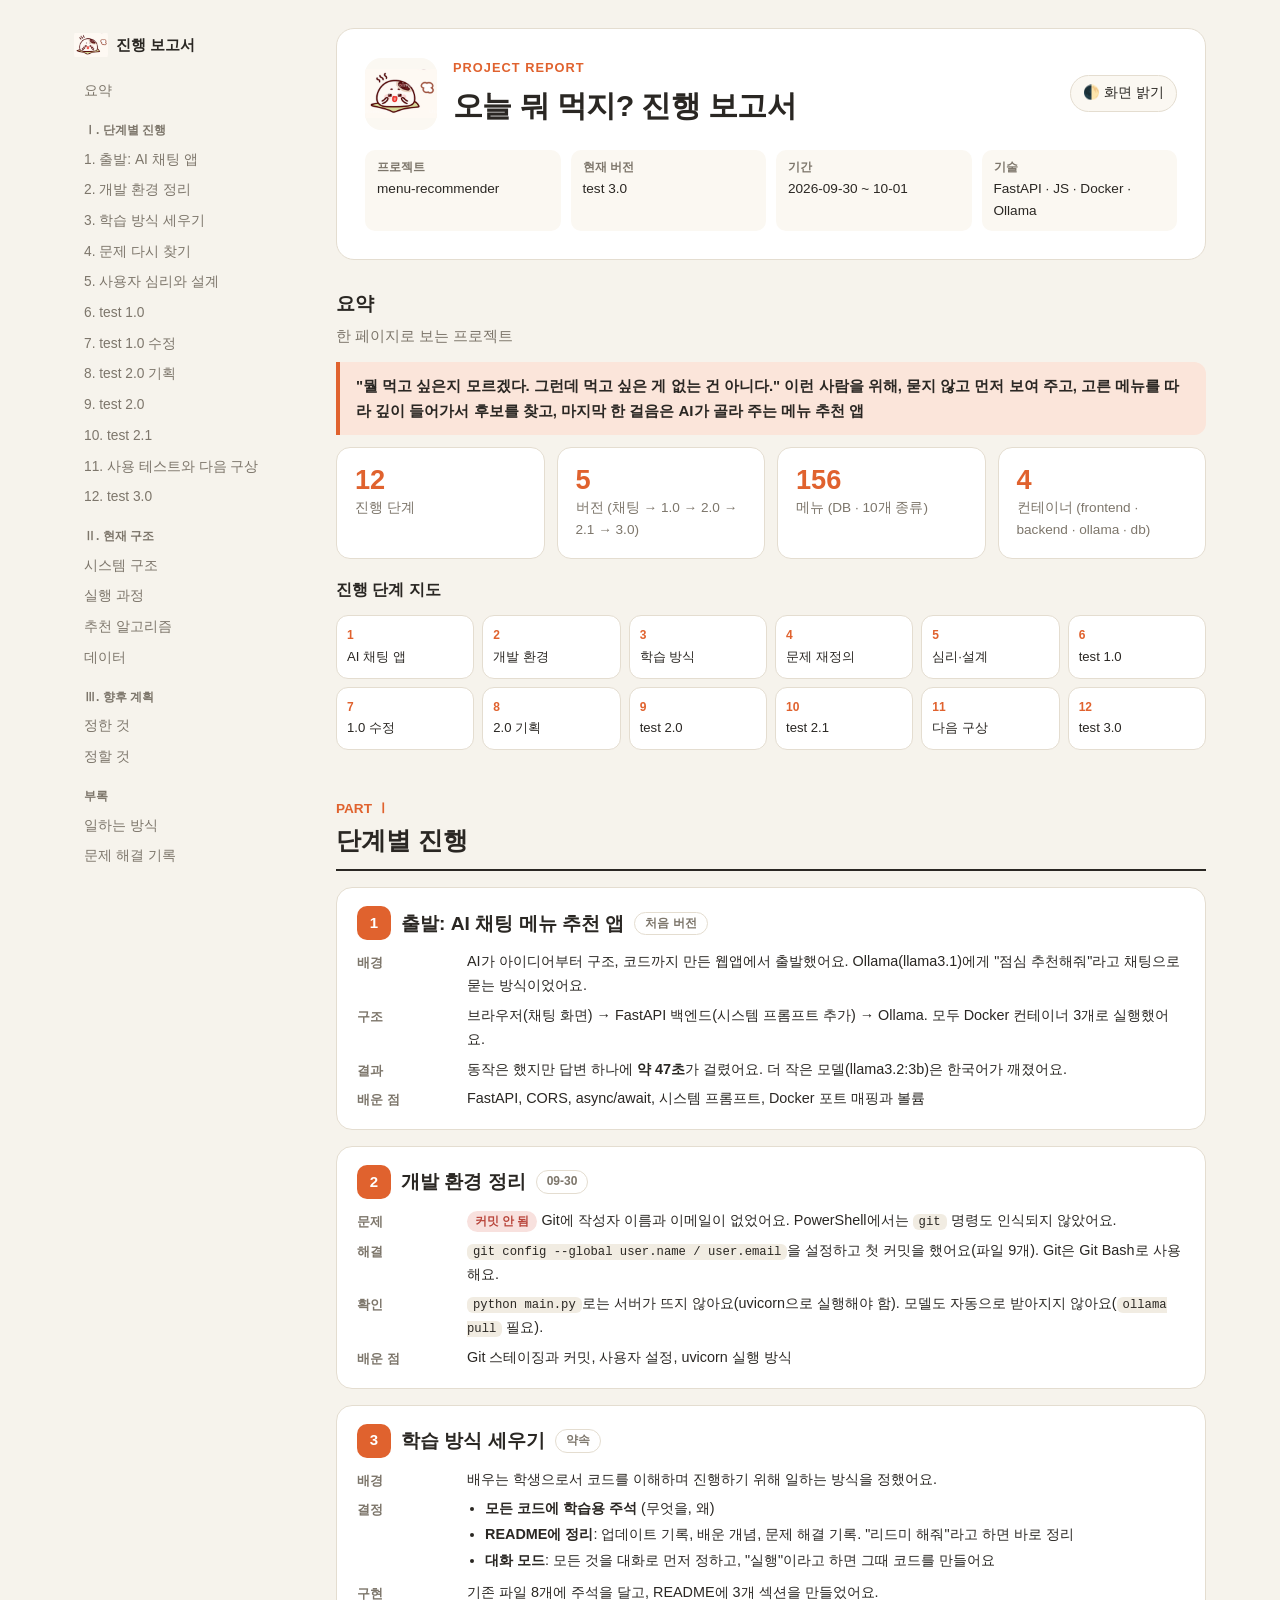
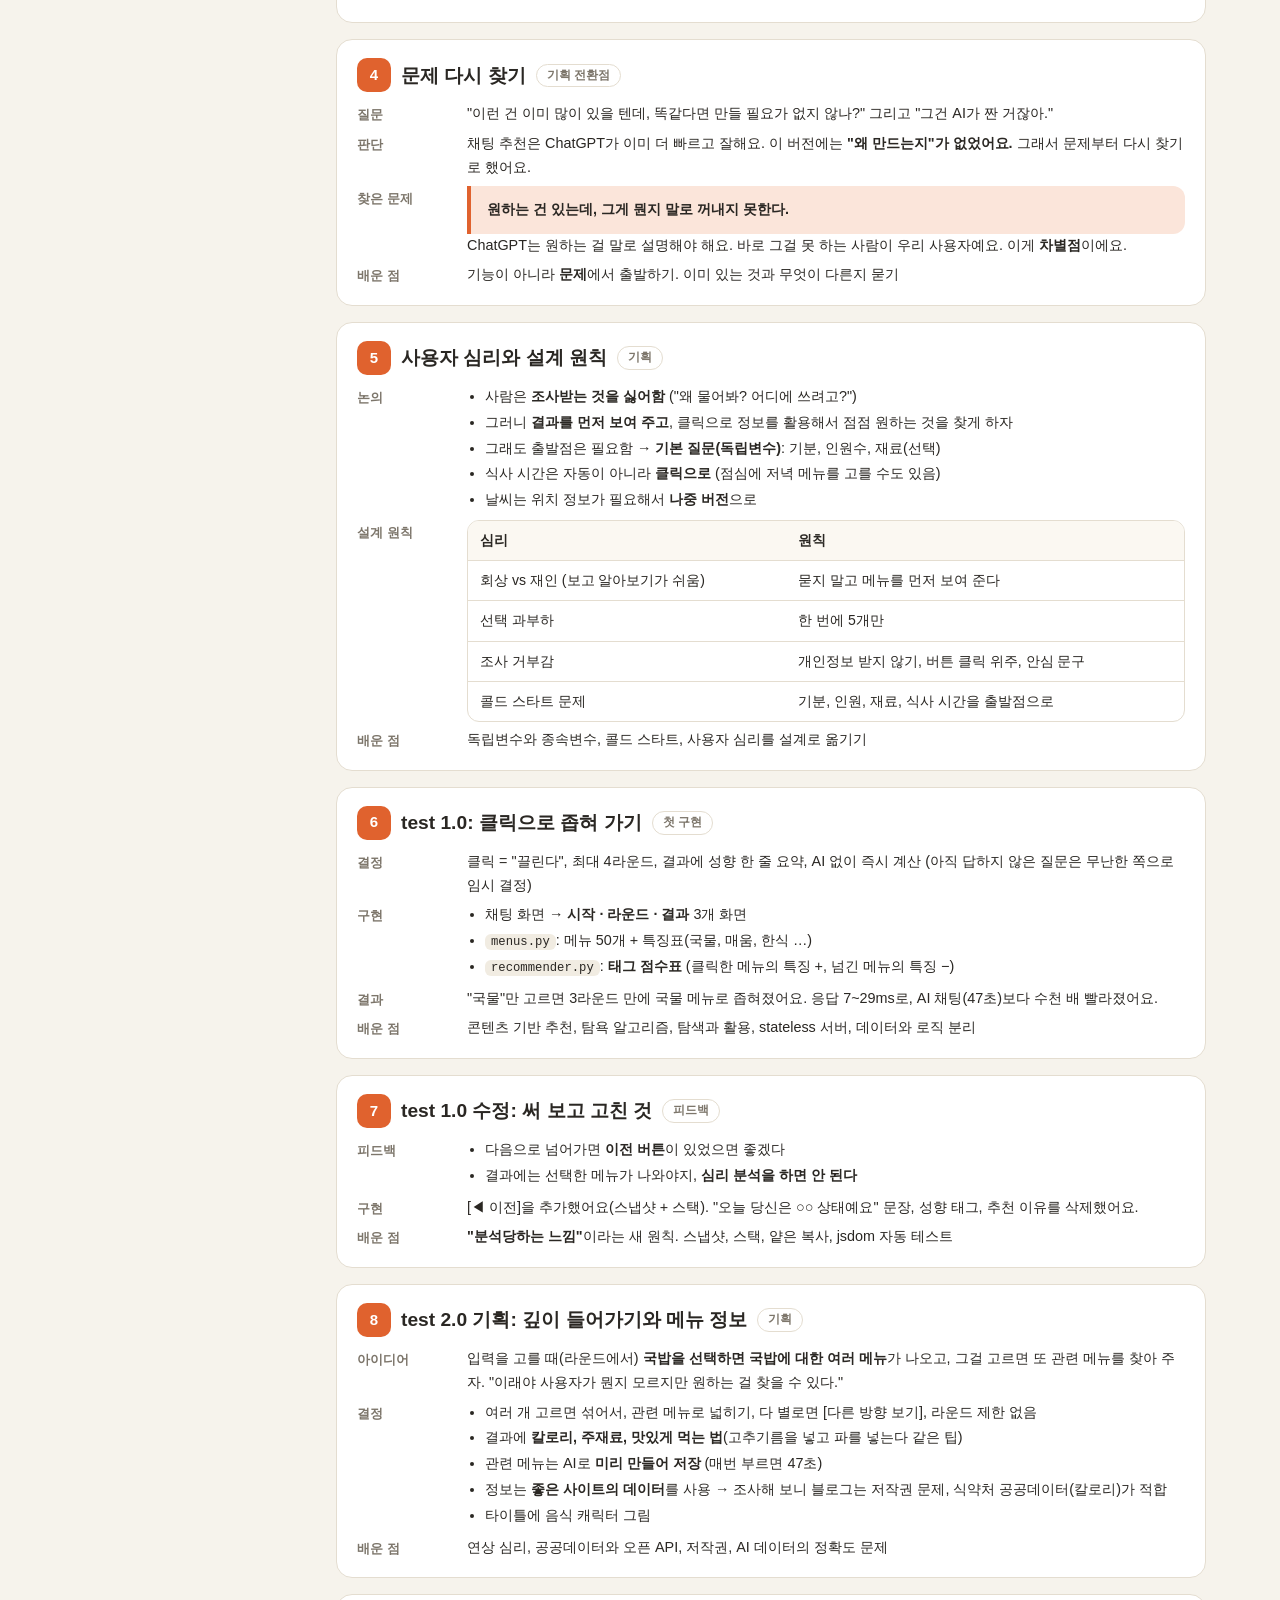
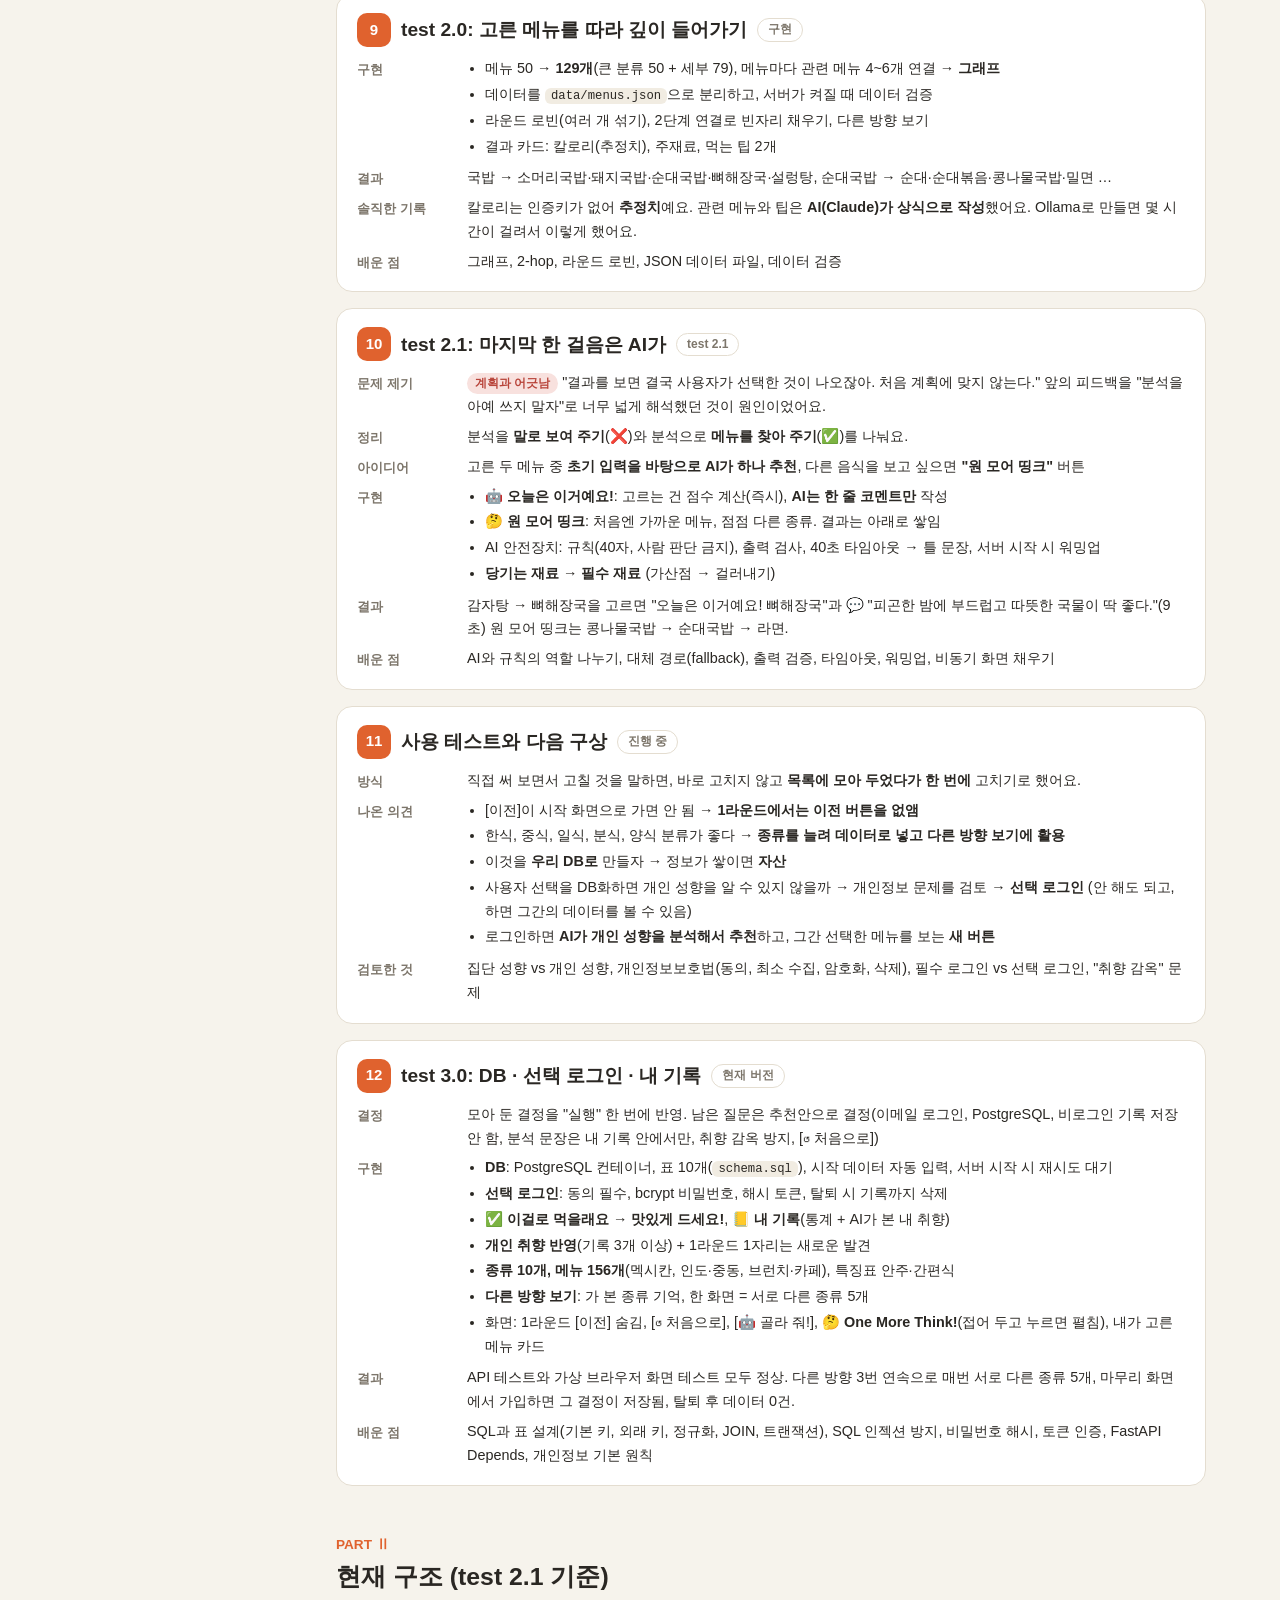
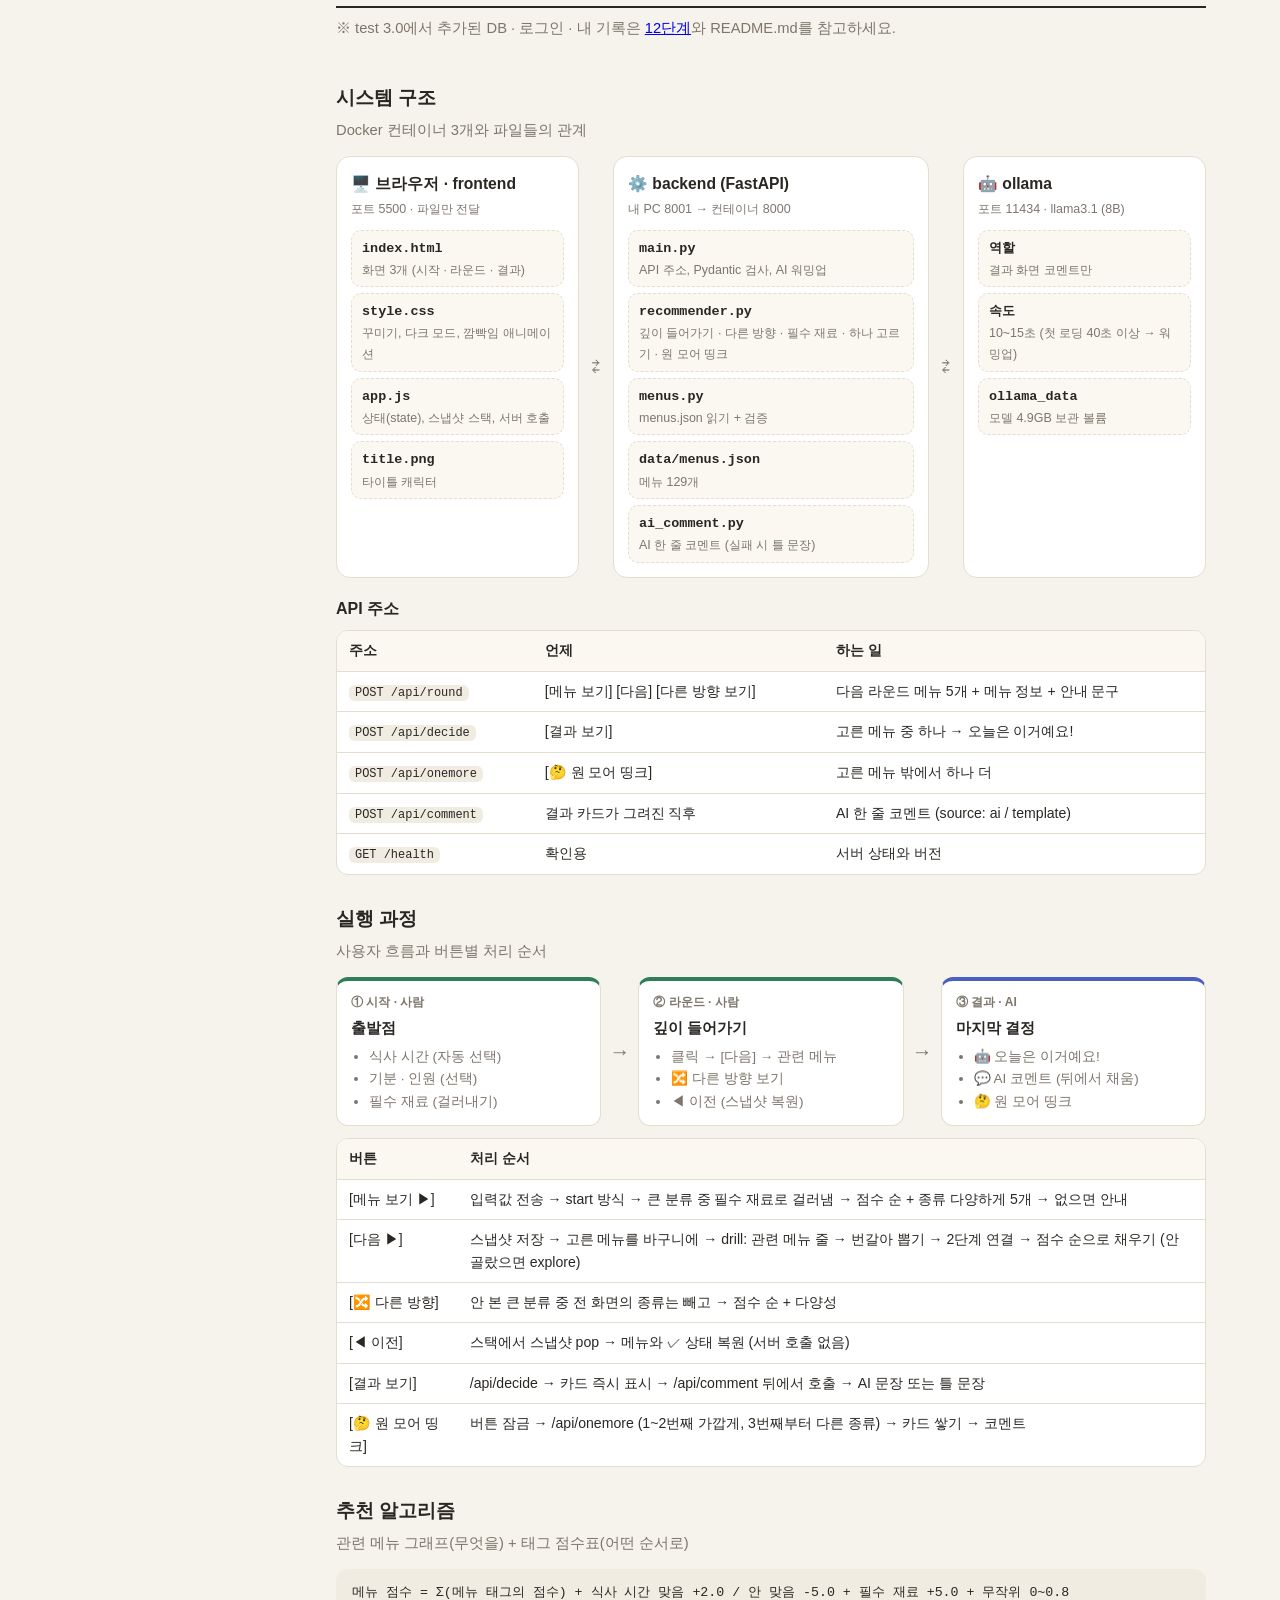
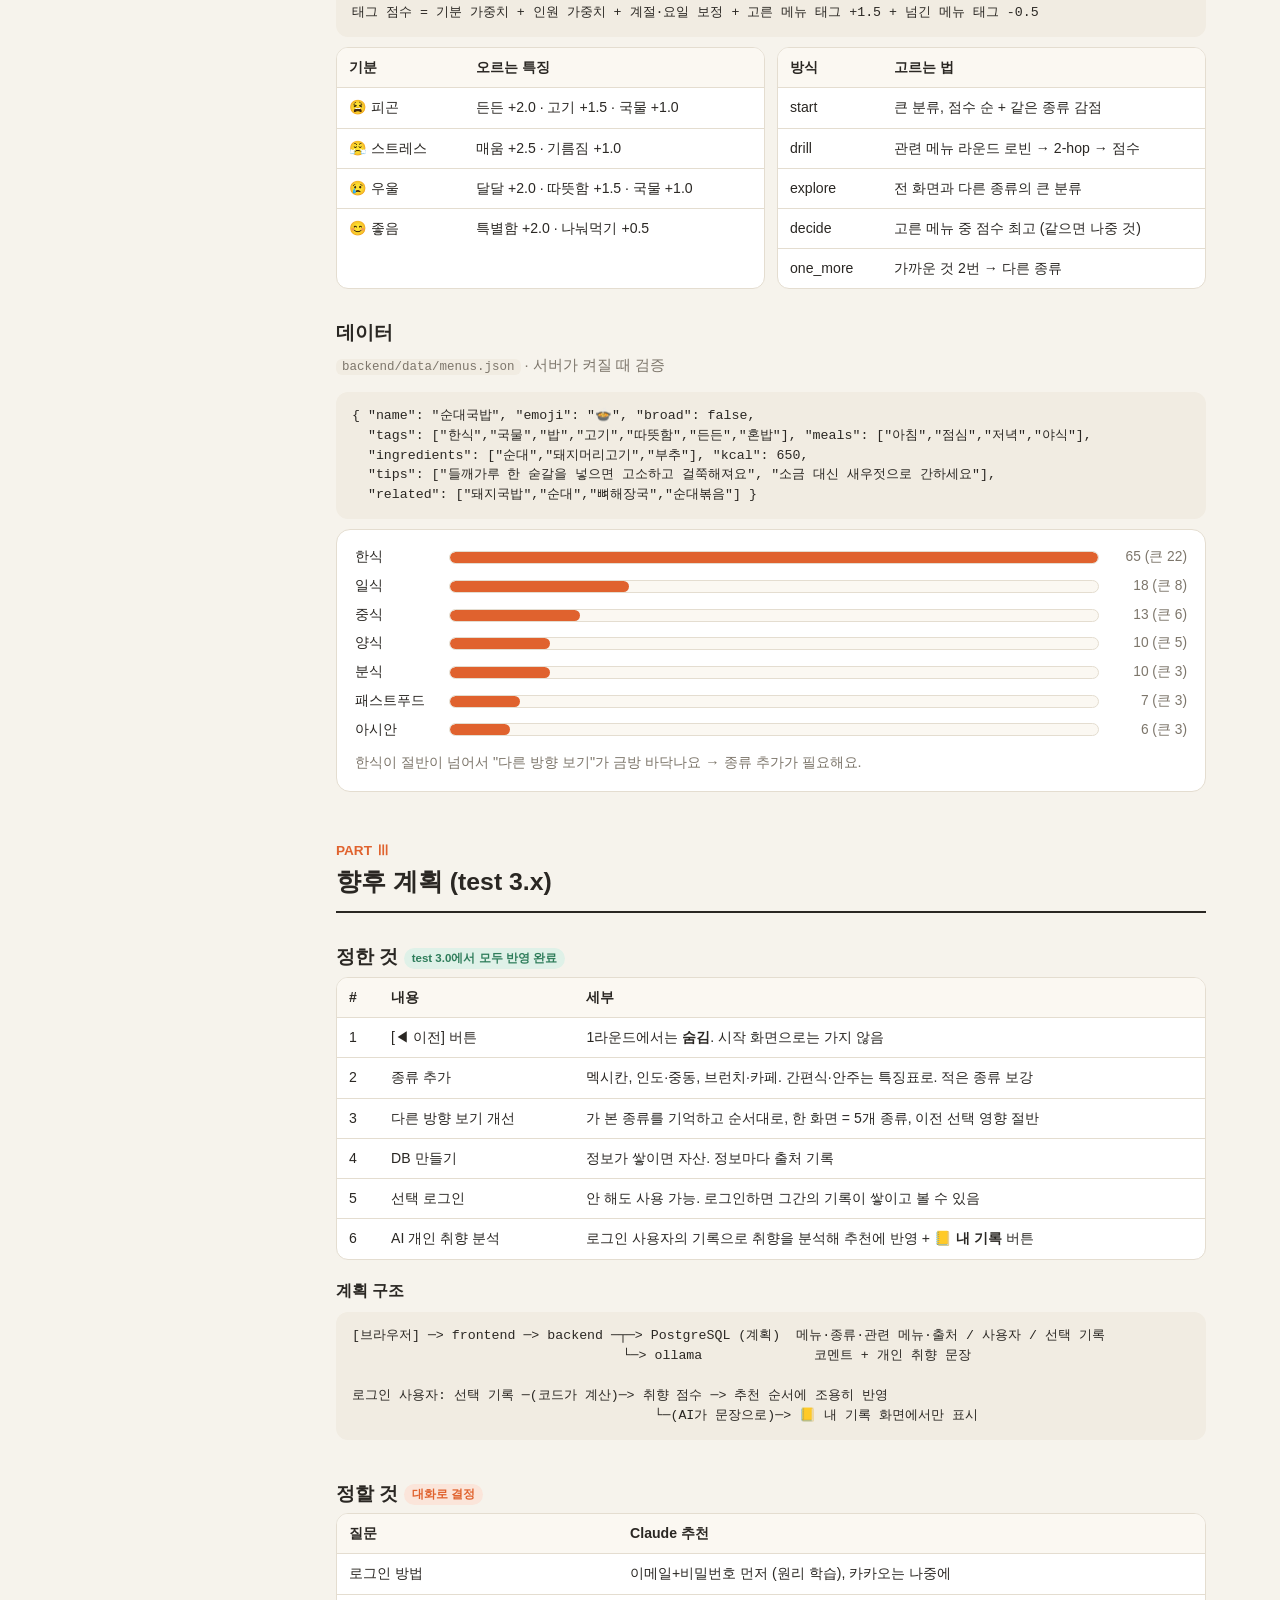
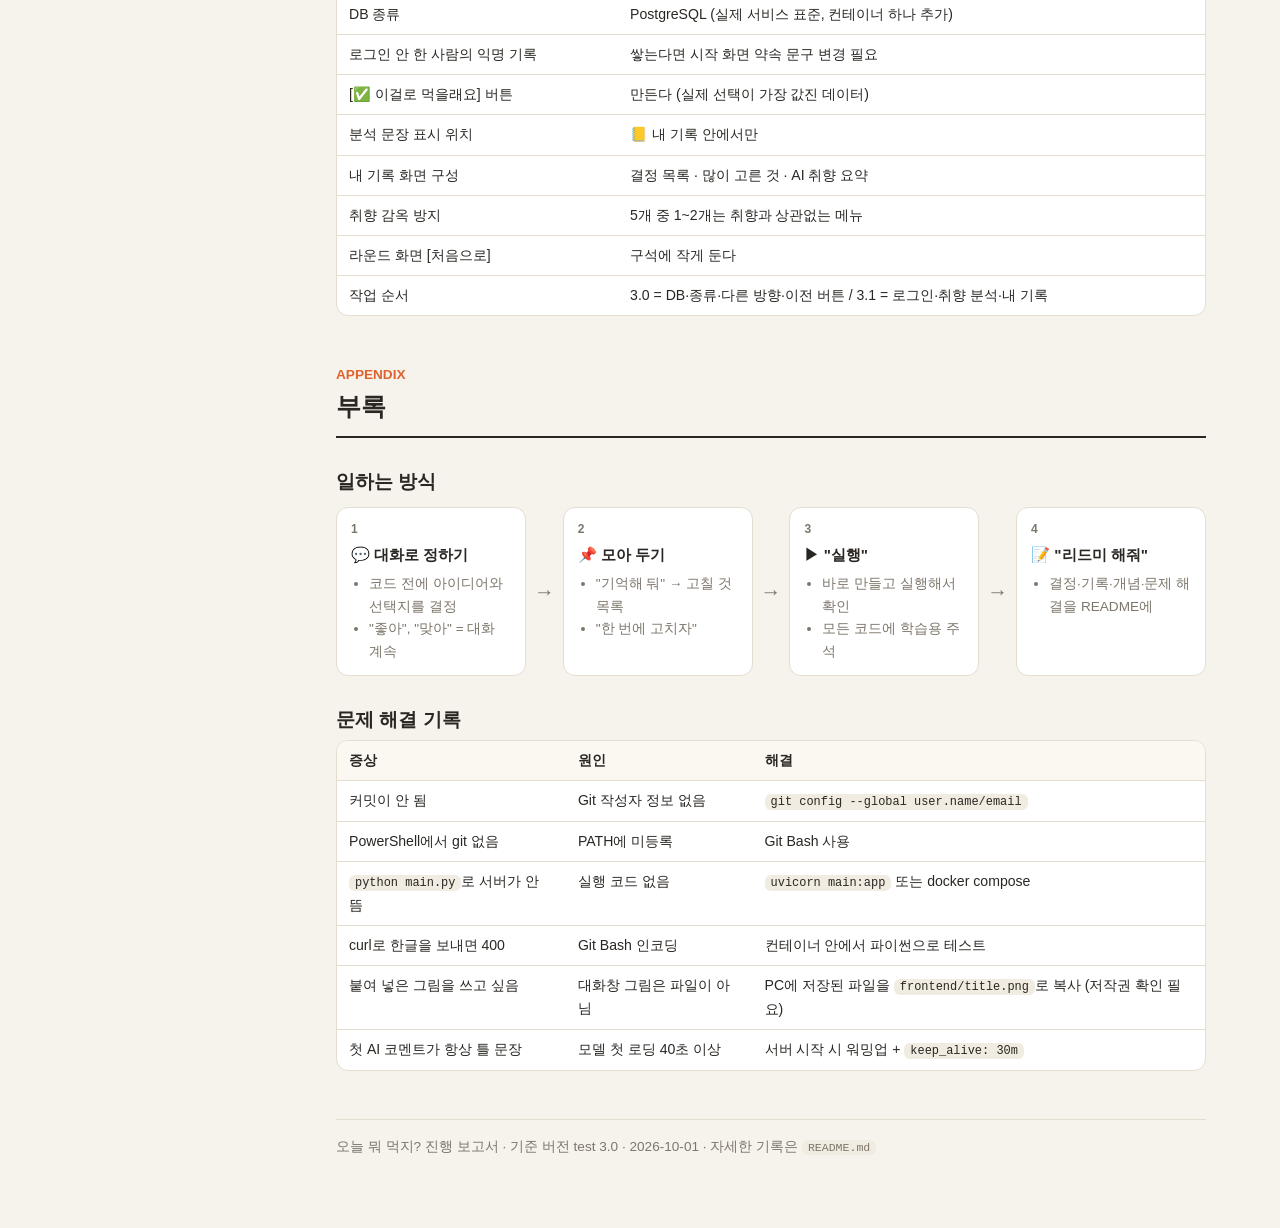
==== commit dbb6f2ad: "test 3.0: PostgreSQL DB, optional login, my records, 10 categories - db container + schema.sql, seed" ====
--- a/Structure.html
+++ b/Structure.html
@@ -1,6 +1,6 @@
 <!DOCTYPE html>
 <!--
-  Structure.html - "오늘 뭐 먹지?" 프로젝트 진행 보고서              기준 버전: test 2.1 (2026-10-01)
+  Structure.html - "오늘 뭐 먹지?" 프로젝트 진행 보고서              기준 버전: test 3.0 (2026-10-01)
 
   보고서 구성
     0. 표지 · 요약
@@ -192,6 +192,7 @@
     <a href="#s9">9. test 2.0</a>
     <a href="#s10">10. test 2.1</a>
     <a href="#s11">11. 사용 테스트와 다음 구상</a>
+    <a href="#s12">12. test 3.0</a>
     <div class="grp">Ⅱ. 현재 구조</div>
     <a href="#arch">시스템 구조</a>
     <a href="#process">실행 과정</a>
@@ -218,7 +219,7 @@
       </div>
       <div class="meta">
         <div><b>프로젝트</b>menu-recommender</div>
-        <div><b>현재 버전</b>test 2.1</div>
+        <div><b>현재 버전</b>test 3.0</div>
         <div><b>기간</b>2026-09-30 ~ 10-01</div>
         <div><b>기술</b>FastAPI · JS · Docker · Ollama</div>
       </div>
@@ -230,10 +231,10 @@
       <p class="sub">한 페이지로 보는 프로젝트</p>
       <div class="quote">"뭘 먹고 싶은지 모르겠다. 그런데 먹고 싶은 게 없는 건 아니다." 이런 사람을 위해, 묻지 않고 먼저 보여 주고, 고른 메뉴를 따라 깊이 들어가서 후보를 찾고, 마지막 한 걸음은 AI가 골라 주는 메뉴 추천 앱</div>
       <div class="grid g4" style="margin-top:12px">
-        <div class="card stat"><div class="n">11</div><div class="l">진행 단계</div></div>
-        <div class="card stat"><div class="n">4</div><div class="l">버전 (채팅 → 1.0 → 2.0 → 2.1)</div></div>
-        <div class="card stat"><div class="n">129</div><div class="l">메뉴 데이터 (큰 분류 50 + 세부 79)</div></div>
-        <div class="card stat"><div class="n">6</div><div class="l">다음 버전에 반영할 결정</div></div>
+        <div class="card stat"><div class="n">12</div><div class="l">진행 단계</div></div>
+        <div class="card stat"><div class="n">5</div><div class="l">버전 (채팅 → 1.0 → 2.0 → 2.1 → 3.0)</div></div>
+        <div class="card stat"><div class="n">156</div><div class="l">메뉴 (DB · 10개 종류)</div></div>
+        <div class="card stat"><div class="n">4</div><div class="l">컨테이너 (frontend · backend · ollama · db)</div></div>
       </div>
       <h4>진행 단계 지도</h4>
       <div class="roadmap">
@@ -248,7 +249,7 @@
         <a href="#s9"><b>9</b>test 2.0</a>
         <a href="#s10"><b>10</b>test 2.1</a>
         <a href="#s11"><b>11</b>다음 구상</a>
-        <a href="#decided"><b>→</b>test 3.x</a>
+        <a href="#s12"><b>12</b>test 3.0</a>
       </div>
     </section>
 
@@ -392,7 +393,7 @@
 
     <!-- 10단계 -->
     <div class="stage" id="s10">
-      <div class="stage-head"><div class="stage-no">10</div><h3>test 2.1: 마지막 한 걸음은 AI가</h3><span class="pill">현재 버전</span></div>
+      <div class="stage-head"><div class="stage-no">10</div><h3>test 2.1: 마지막 한 걸음은 AI가</h3><span class="pill">test 2.1</span></div>
       <dl>
         <dt>문제 제기</dt><dd><span class="tag t-bad">계획과 어긋남</span> "결과를 보면 결국 사용자가 선택한 것이 나오잖아. 처음 계획에 맞지 않는다." 앞의 피드백을 "분석을 아예 쓰지 말자"로 너무 넓게 해석했던 것이 원인이었어요.</dd>
         <dt>정리</dt><dd>분석을 <b>말로 보여 주기</b>(❌)와 분석으로 <b>메뉴를 찾아 주기</b>(✅)를 나눠요.</dd>
@@ -424,10 +425,31 @@
       </dl>
     </div>
 
+
+    <!-- 12단계 -->
+    <div class="stage" id="s12">
+      <div class="stage-head"><div class="stage-no">12</div><h3>test 3.0: DB · 선택 로그인 · 내 기록</h3><span class="pill">현재 버전</span></div>
+      <dl>
+        <dt>결정</dt><dd>모아 둔 결정을 "실행" 한 번에 반영. 남은 질문은 추천안으로 결정(이메일 로그인, PostgreSQL, 비로그인 기록 저장 안 함, 분석 문장은 내 기록 안에서만, 취향 감옥 방지, [↺ 처음으로])</dd>
+        <dt>구현</dt><dd><ul>
+          <li><b>DB</b>: PostgreSQL 컨테이너, 표 10개(<code>schema.sql</code>), 시작 데이터 자동 입력, 서버 시작 시 재시도 대기</li>
+          <li><b>선택 로그인</b>: 동의 필수, bcrypt 비밀번호, 해시 토큰, 탈퇴 시 기록까지 삭제</li>
+          <li><b>✅ 이걸로 먹을래요 → 맛있게 드세요!</b>, <b>📒 내 기록</b>(통계 + AI가 본 내 취향)</li>
+          <li><b>개인 취향 반영</b>(기록 3개 이상) + 1라운드 1자리는 새로운 발견</li>
+          <li><b>종류 10개, 메뉴 156개</b>(멕시칸, 인도·중동, 브런치·카페), 특징표 안주·간편식</li>
+          <li><b>다른 방향 보기</b>: 가 본 종류 기억, 한 화면 = 서로 다른 종류 5개</li>
+          <li>화면: 1라운드 [이전] 숨김, [↺ 처음으로], [🤖 골라 줘!], <b>🤔 One More Think!</b>(접어 두고 누르면 펼침), 내가 고른 메뉴 카드</li>
+        </ul></dd>
+        <dt>결과</dt><dd>API 테스트와 가상 브라우저 화면 테스트 모두 정상. 다른 방향 3번 연속으로 매번 서로 다른 종류 5개, 마무리 화면에서 가입하면 그 결정이 저장됨, 탈퇴 후 데이터 0건.</dd>
+        <dt>배운 점</dt><dd>SQL과 표 설계(기본 키, 외래 키, 정규화, JOIN, 트랜잭션), SQL 인젝션 방지, 비밀번호 해시, 토큰 인증, FastAPI Depends, 개인정보 기본 원칙</dd>
+      </dl>
+    </div>
+
     <!-- ========================================================
-         Ⅱ. 현재 구조 (test 2.1)
+         Ⅱ. 현재 구조
          ======================================================== -->
-    <div class="part"><div class="roman">PART Ⅱ</div><h2>현재 구조 (test 2.1)</h2></div>
+    <div class="part"><div class="roman">PART Ⅱ</div><h2>현재 구조 (test 2.1 기준)</h2></div>
+    <p class="sub" style="margin-top:8px">※ test 3.0에서 추가된 DB · 로그인 · 내 기록은 <a href="#s12">12단계</a>와 README.md를 참고하세요.</p>
 
     <section id="arch">
       <h3>시스템 구조</h3>
@@ -551,7 +573,7 @@
     <div class="part"><div class="roman">PART Ⅲ</div><h2>향후 계획 (test 3.x)</h2></div>
 
     <section id="decided">
-      <h3>정한 것 <span class="tag t-plan">다음 "실행" 때 한 번에 반영</span></h3>
+      <h3>정한 것 <span class="tag t-human">test 3.0에서 모두 반영 완료</span></h3>
       <div class="table-wrap"><table>
         <tr><th>#</th><th>내용</th><th>세부</th></tr>
         <tr><td>1</td><td>[◀ 이전] 버튼</td><td>1라운드에서는 <b>숨김</b>. 시작 화면으로는 가지 않음</td></tr>
@@ -616,7 +638,7 @@
       </table></div>
     </section>
 
-    <footer>오늘 뭐 먹지? 진행 보고서 · 기준 버전 test 2.1 · 2026-10-01 · 자세한 기록은 <code>README.md</code></footer>
+    <footer>오늘 뭐 먹지? 진행 보고서 · 기준 버전 test 3.0 · 2026-10-01 · 자세한 기록은 <code>README.md</code></footer>
   </main>
 </div>
 
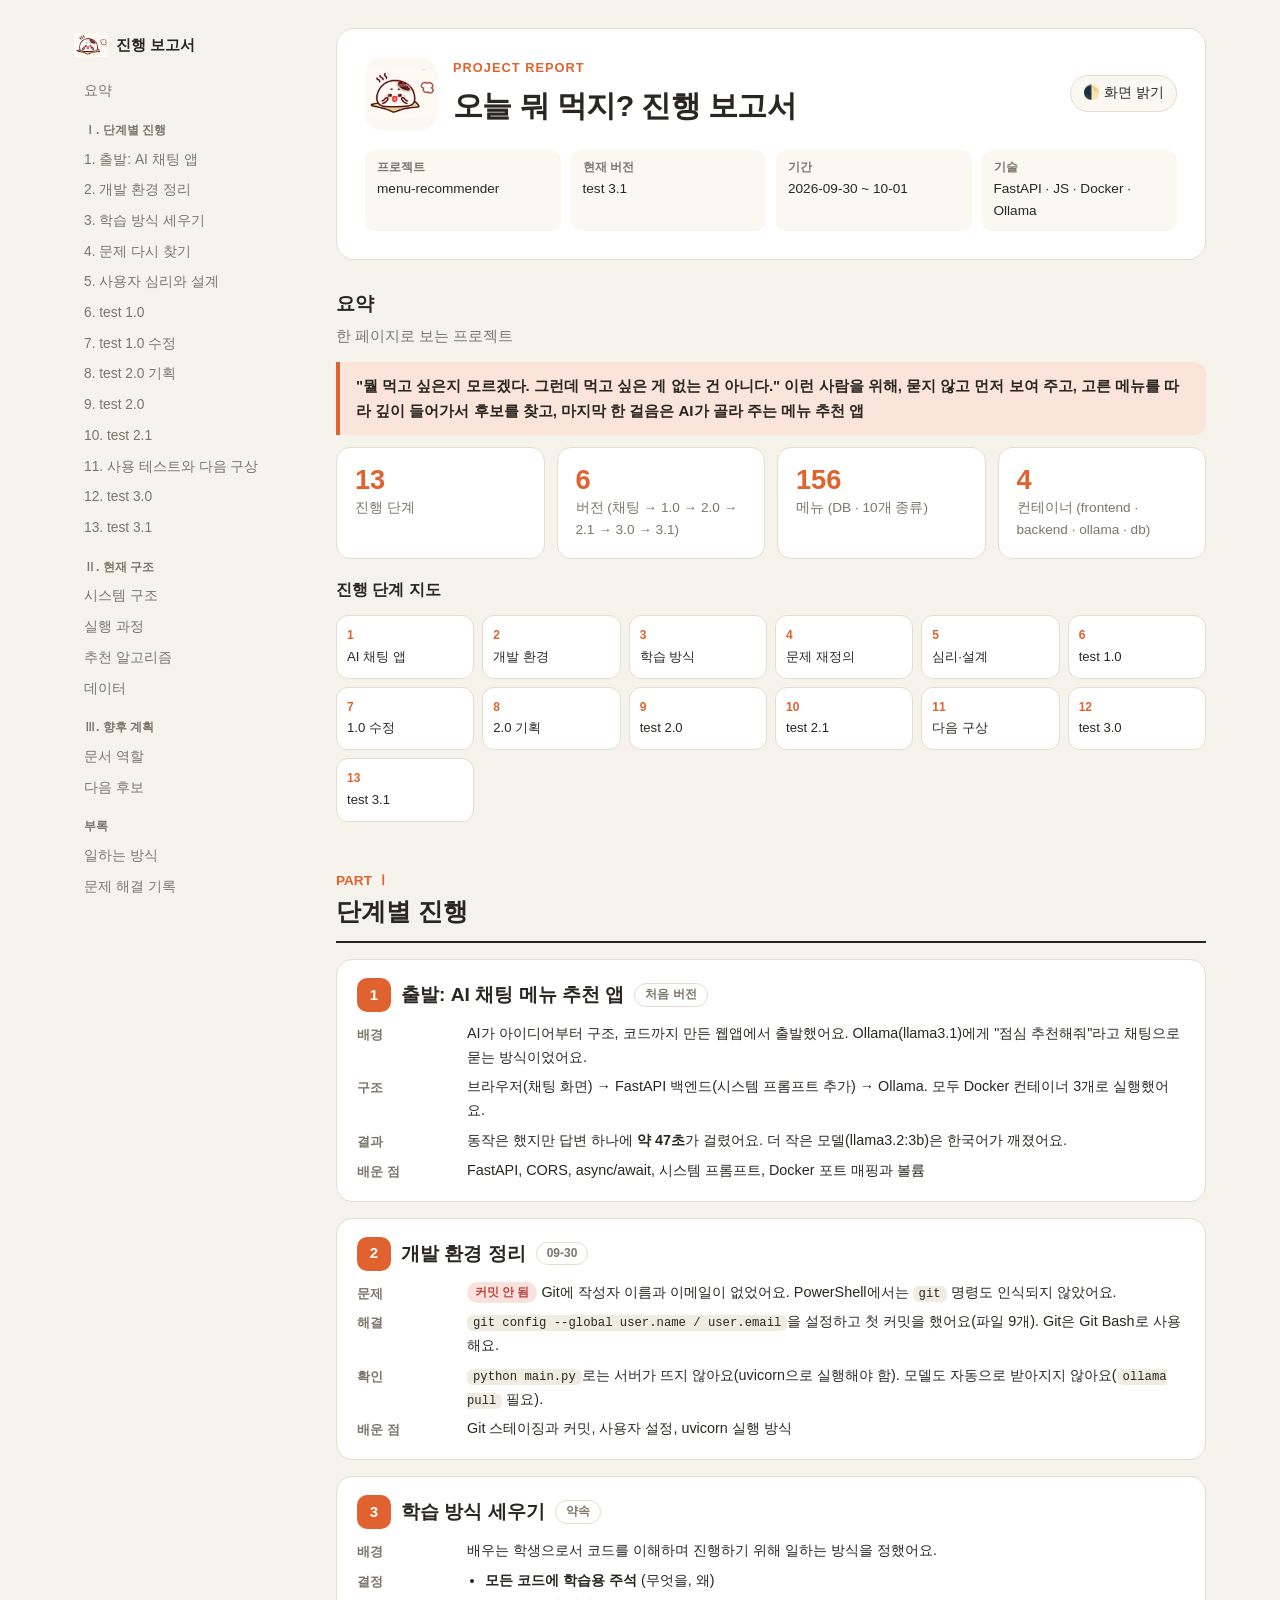
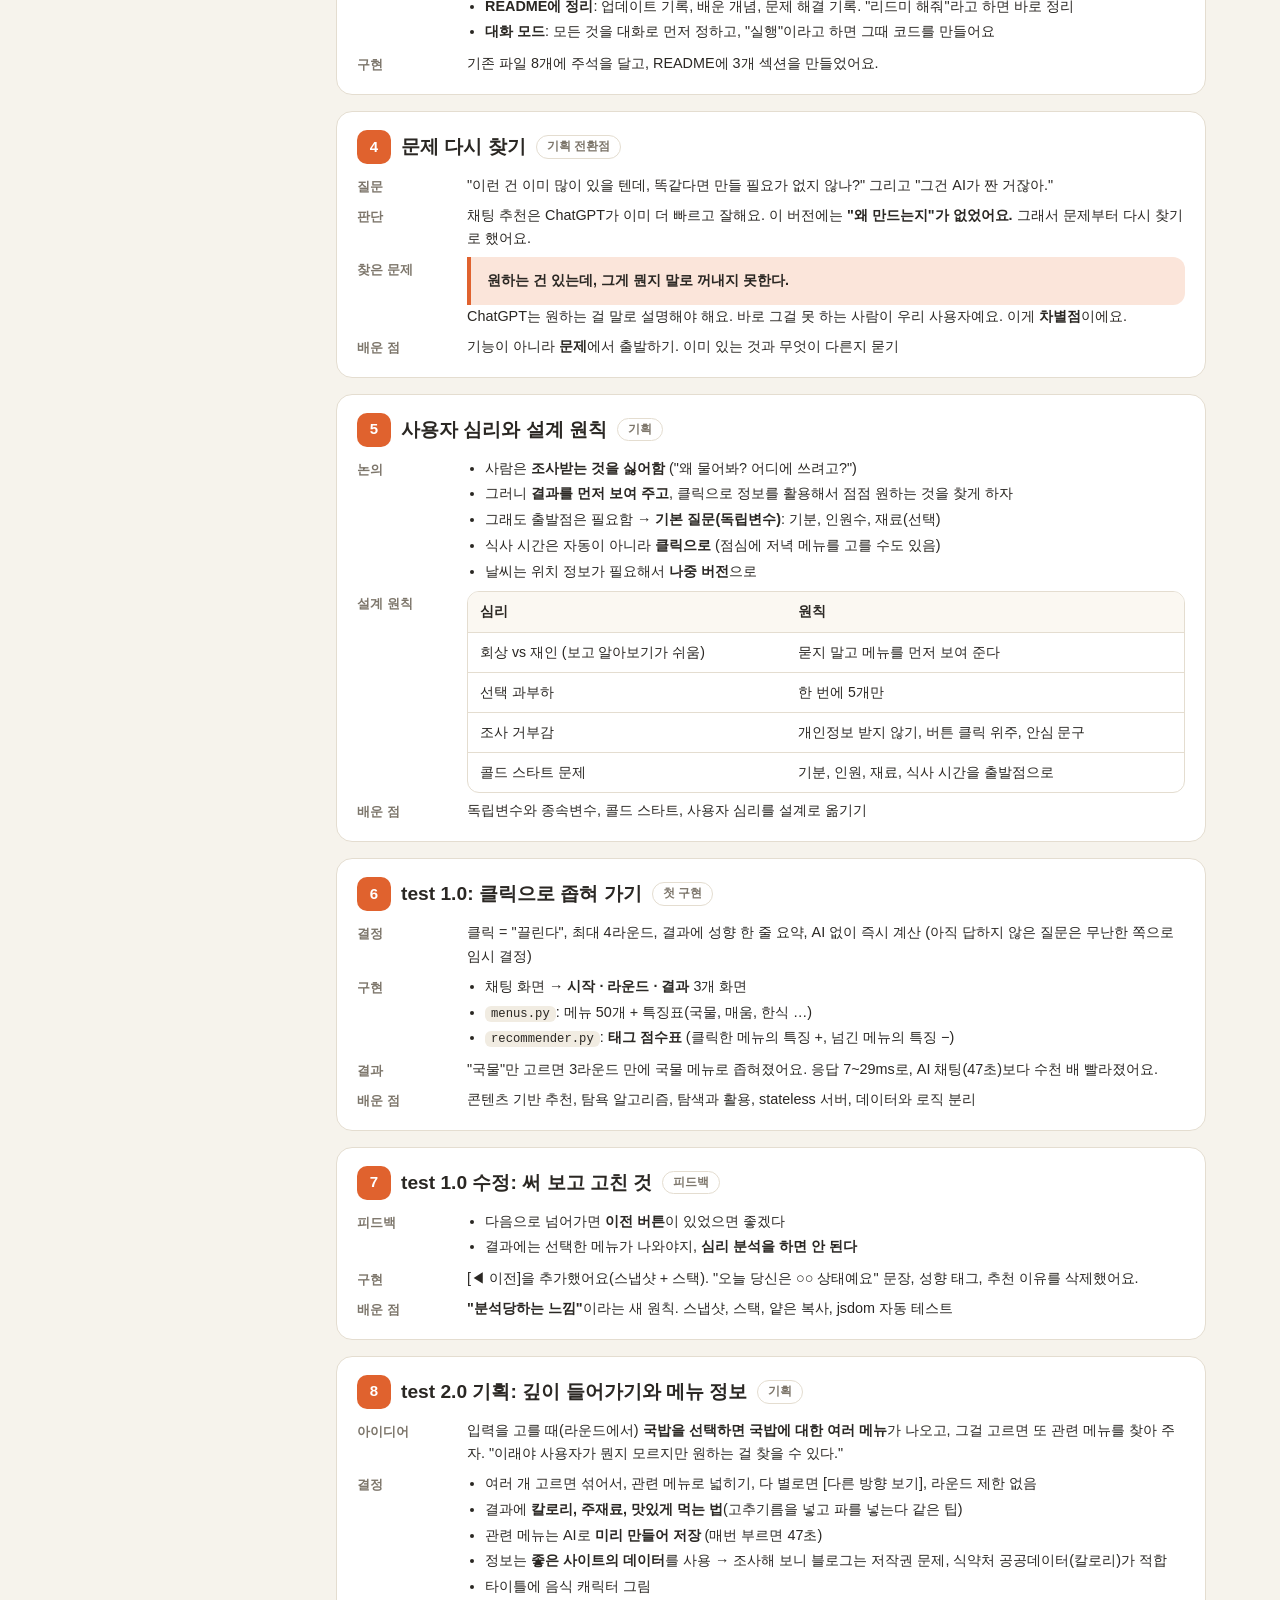
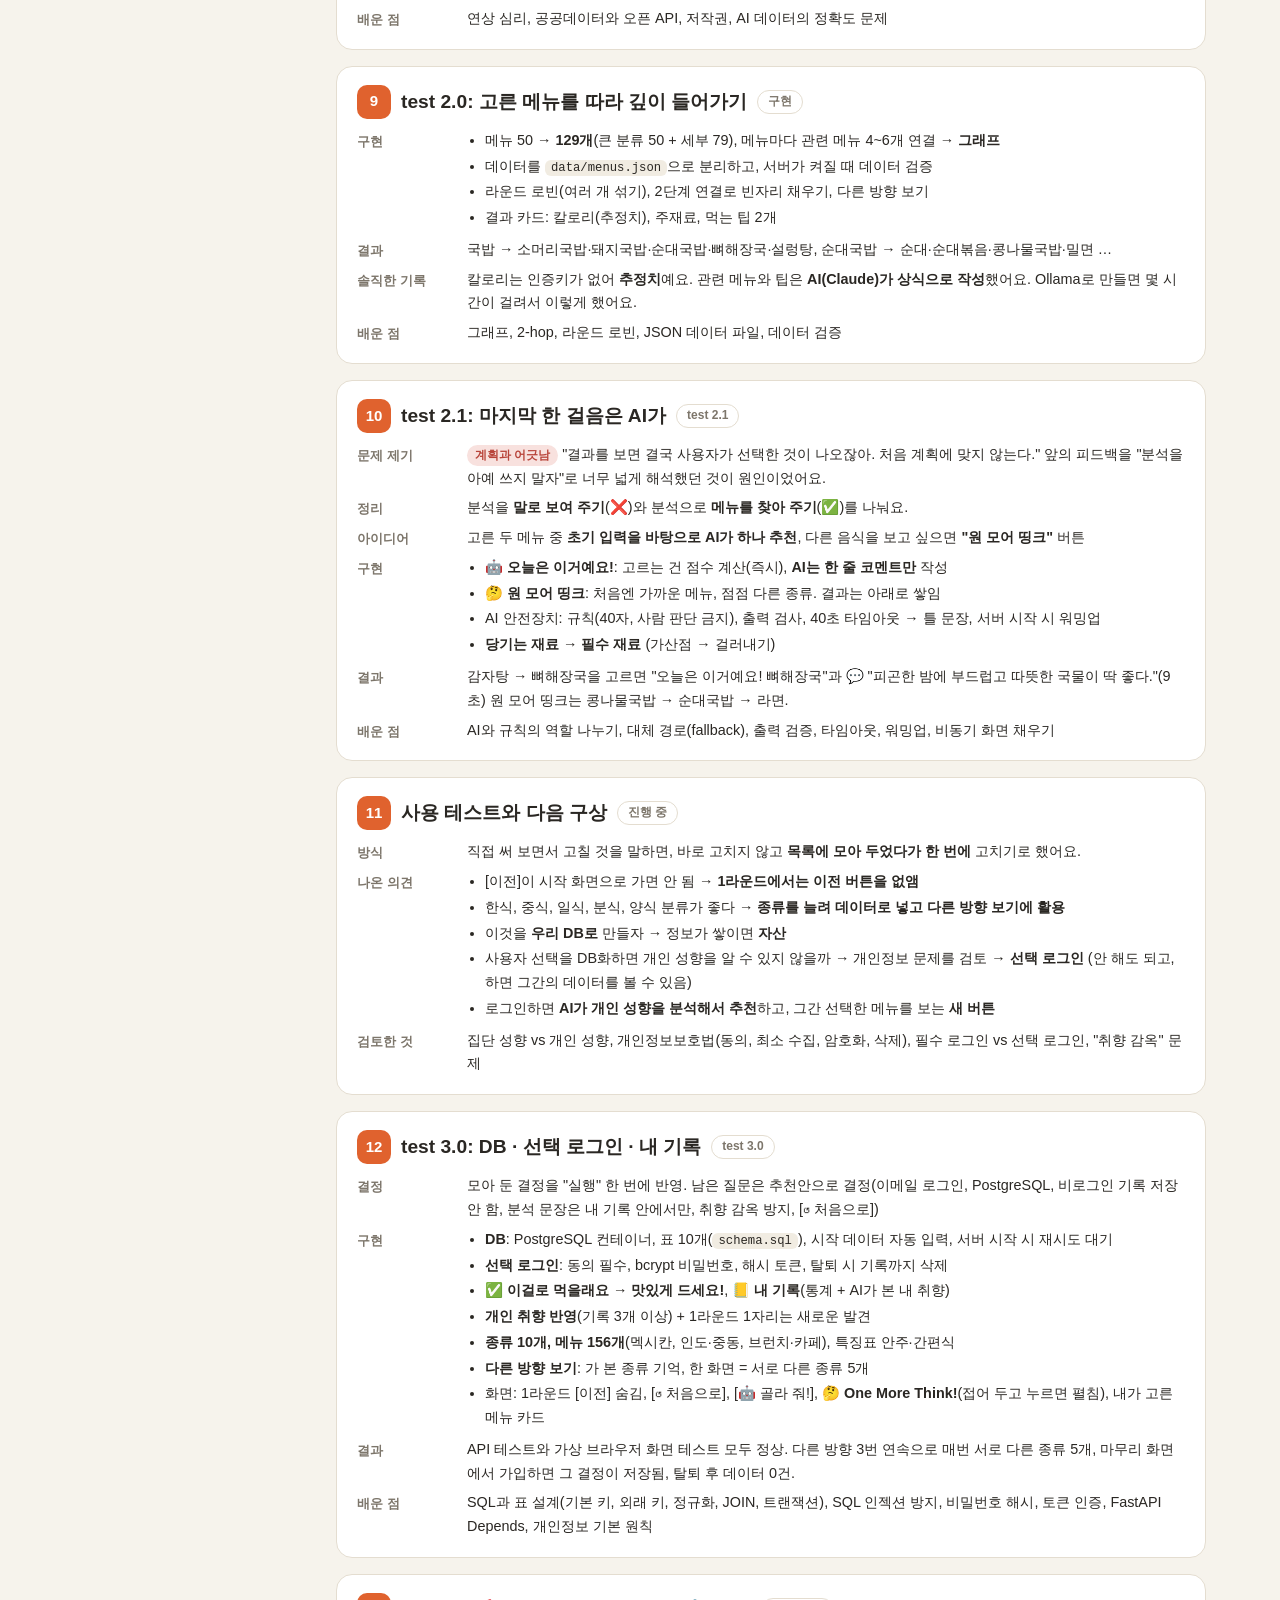
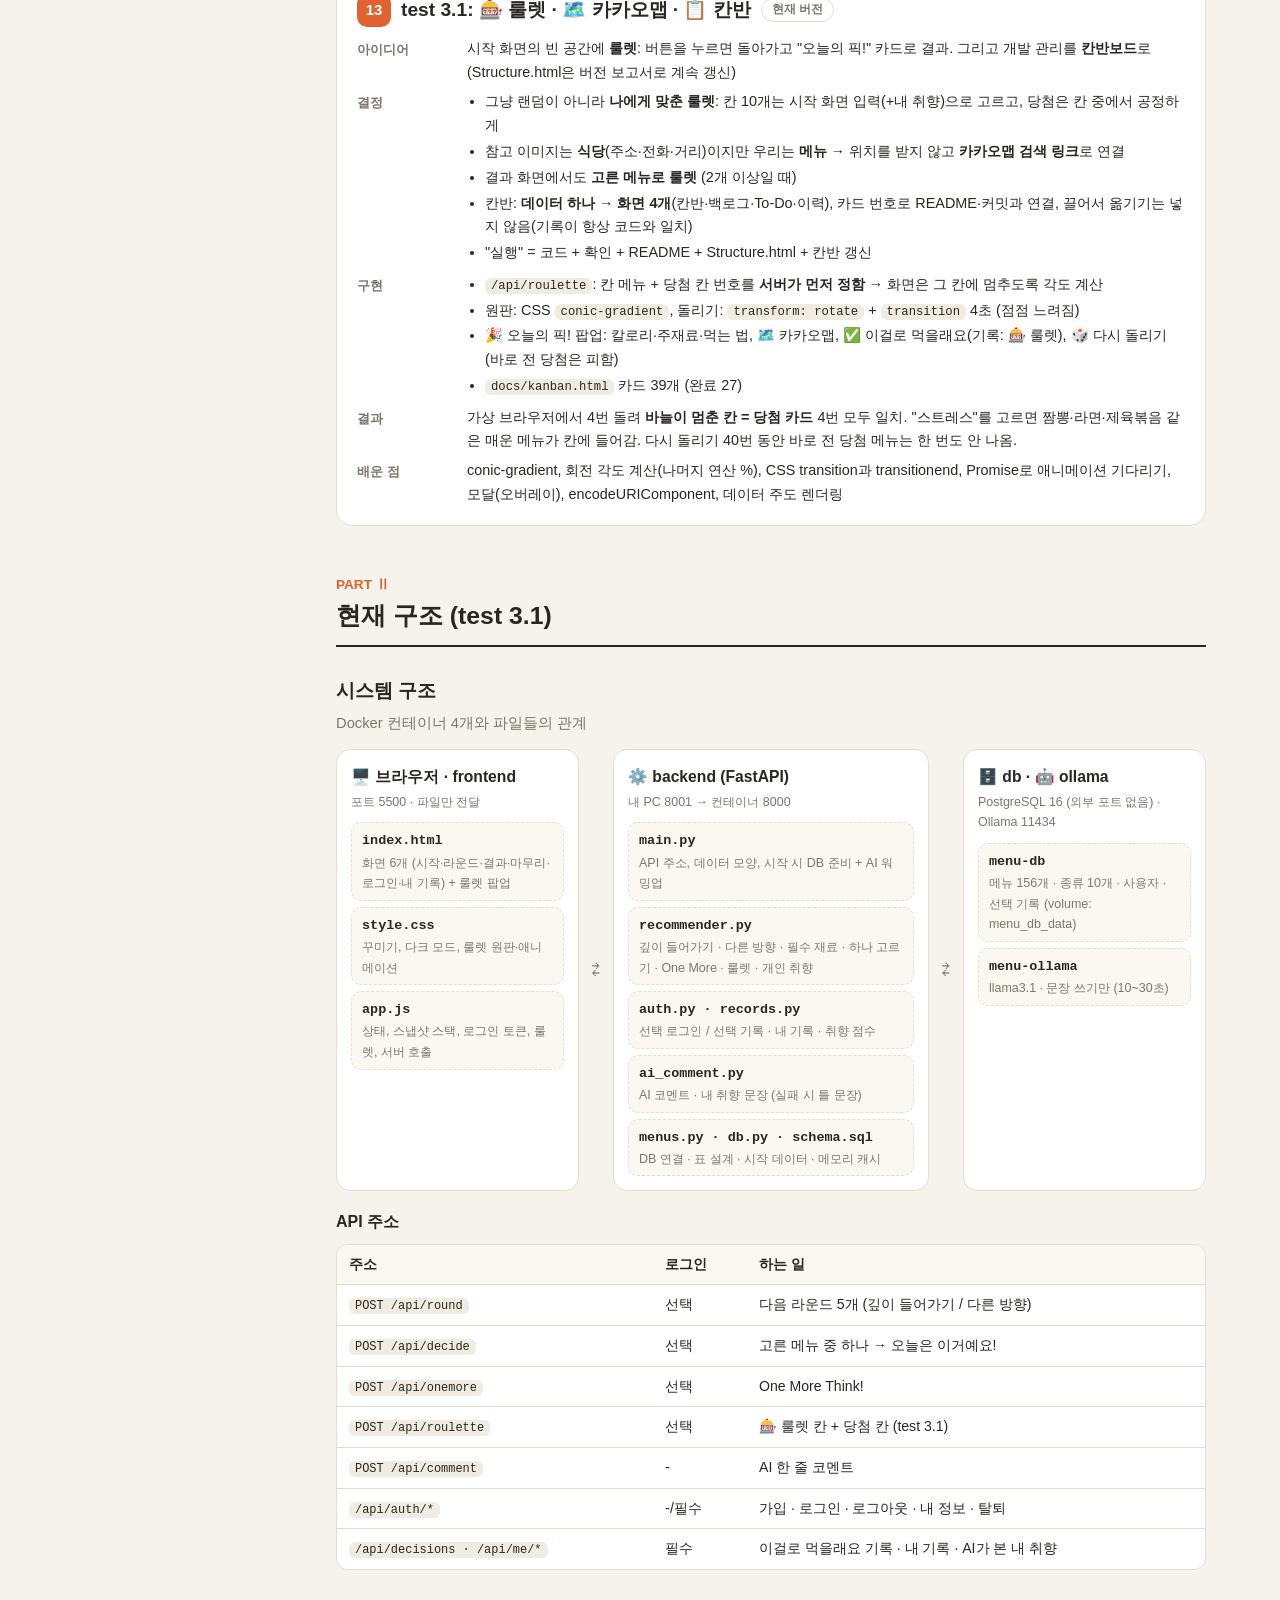
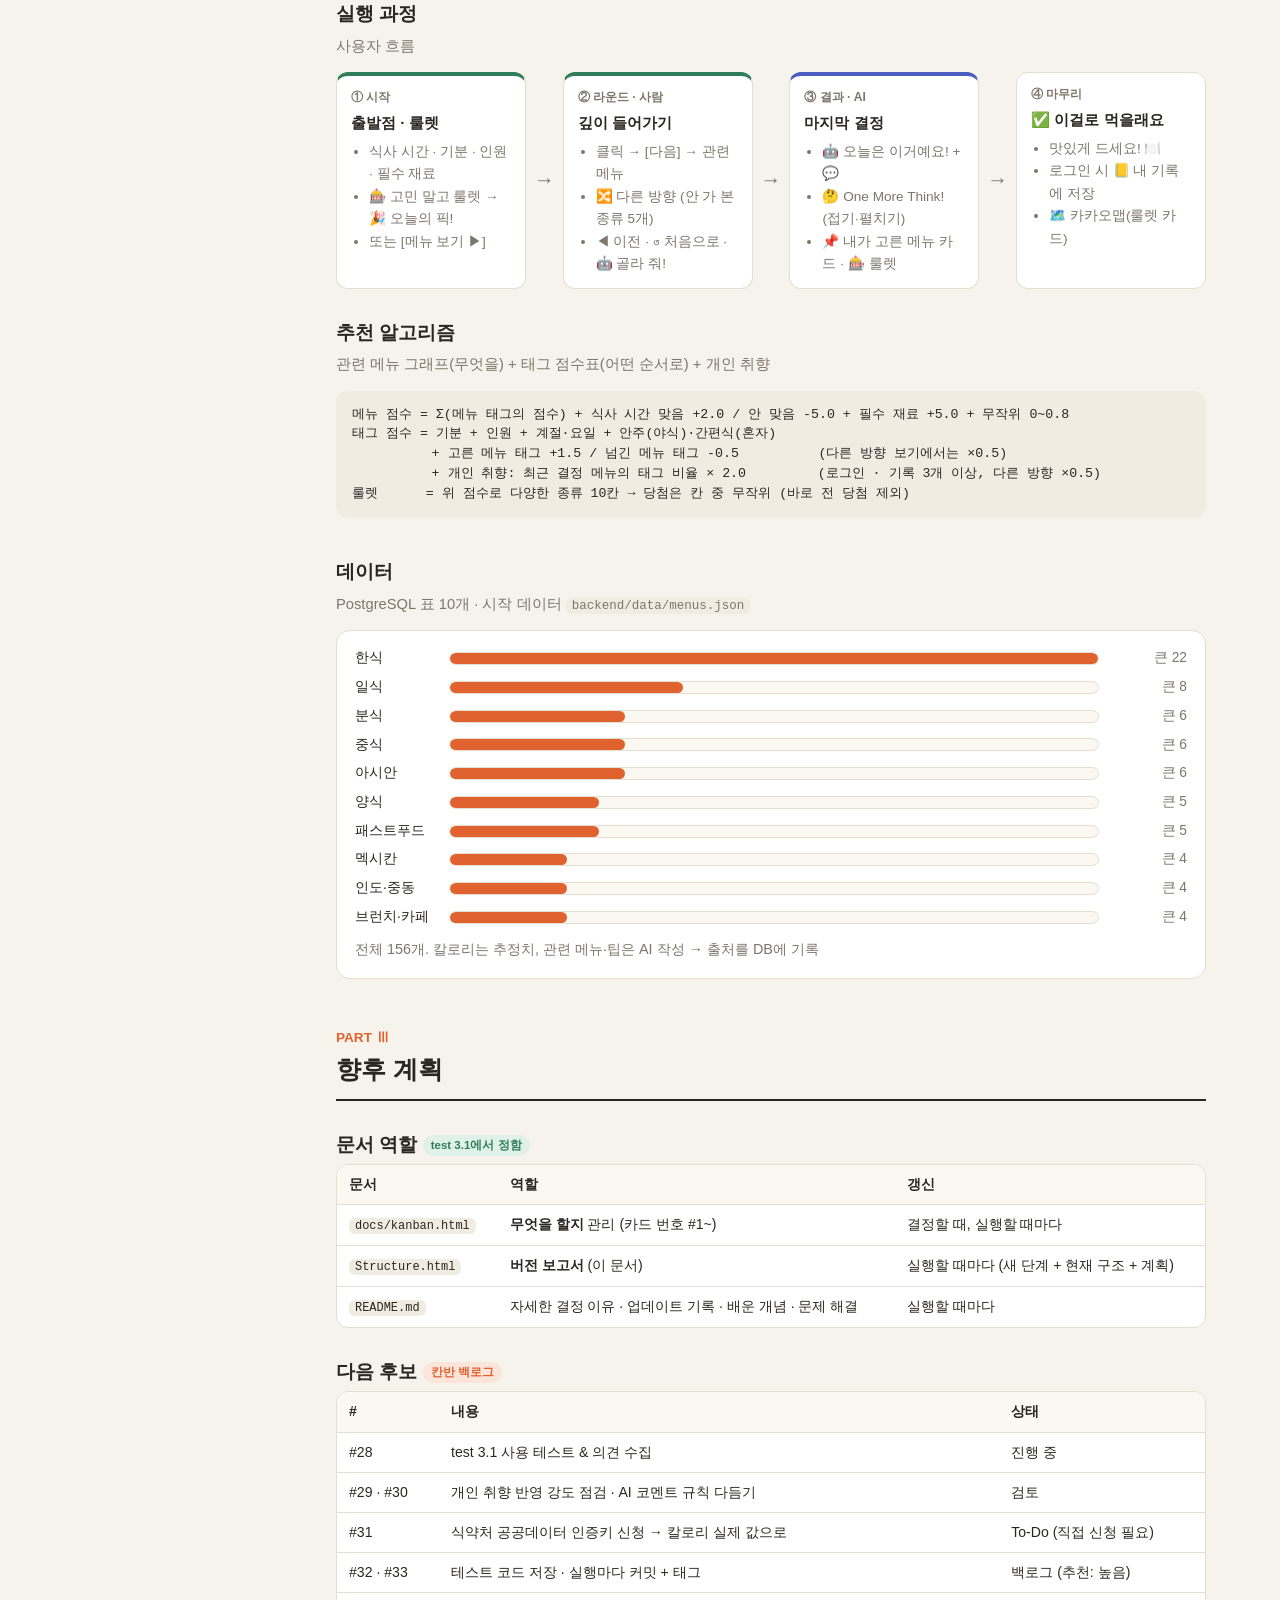
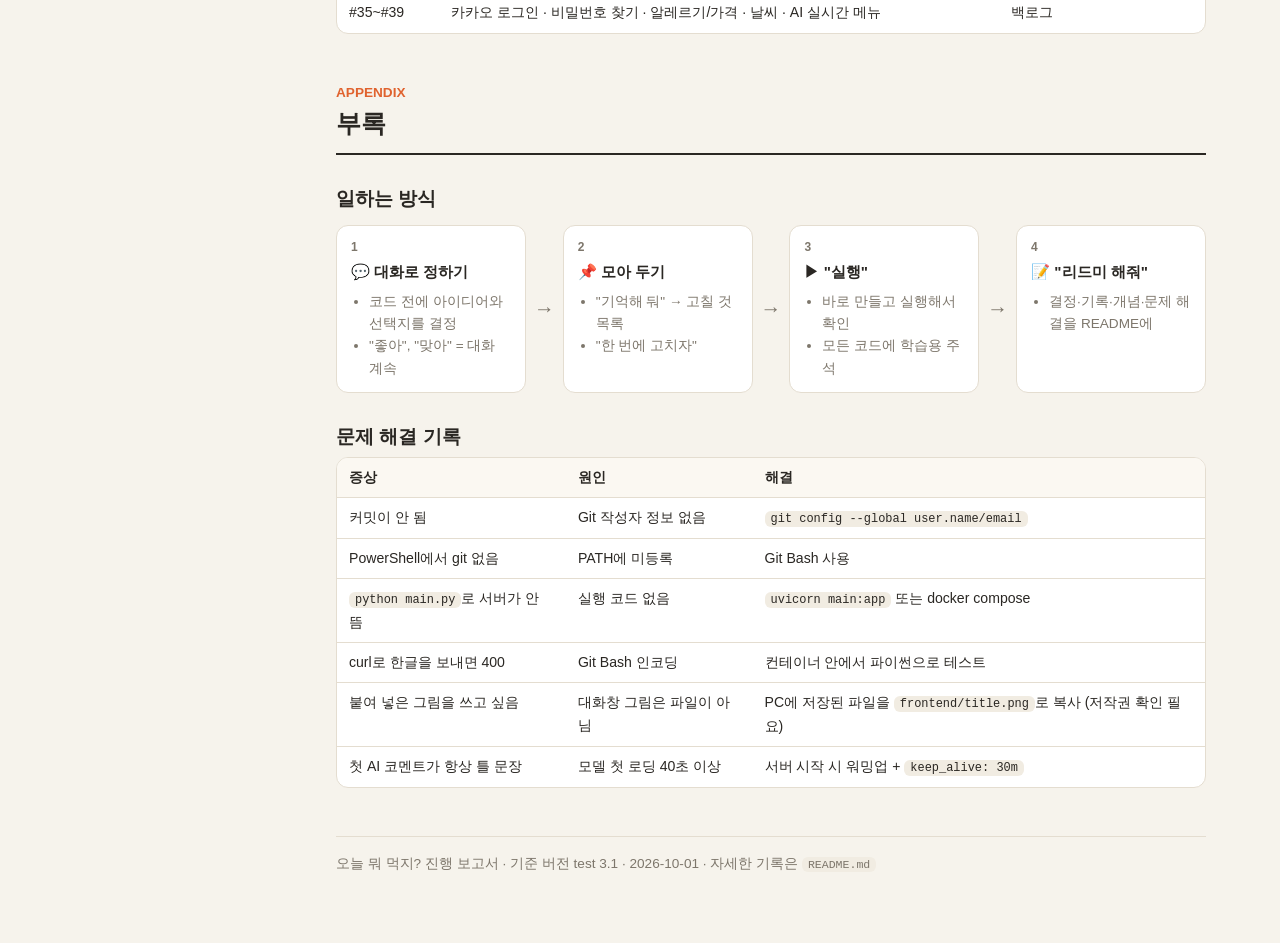
==== commit 71005c27: "test 3.1: roulette, Kakao Map link, kanban board (#24 #25 #26 #27) - /api/roulette: 10 menus fitted " ====
--- a/Structure.html
+++ b/Structure.html
@@ -1,6 +1,6 @@
 <!DOCTYPE html>
 <!--
-  Structure.html - "오늘 뭐 먹지?" 프로젝트 진행 보고서              기준 버전: test 3.0 (2026-10-01)
+  Structure.html - "오늘 뭐 먹지?" 프로젝트 진행 보고서              기준 버전: test 3.1 (2026-10-01)
 
   보고서 구성
     0. 표지 · 요약
@@ -193,14 +193,15 @@
     <a href="#s10">10. test 2.1</a>
     <a href="#s11">11. 사용 테스트와 다음 구상</a>
     <a href="#s12">12. test 3.0</a>
+    <a href="#s13">13. test 3.1</a>
     <div class="grp">Ⅱ. 현재 구조</div>
     <a href="#arch">시스템 구조</a>
     <a href="#process">실행 과정</a>
     <a href="#algo">추천 알고리즘</a>
     <a href="#data">데이터</a>
     <div class="grp">Ⅲ. 향후 계획</div>
-    <a href="#decided">정한 것</a>
-    <a href="#open">정할 것</a>
+    <a href="#decided">문서 역할</a>
+    <a href="#open">다음 후보</a>
     <div class="grp">부록</div>
     <a href="#how">일하는 방식</a>
     <a href="#trouble">문제 해결 기록</a>
@@ -219,7 +220,7 @@
       </div>
       <div class="meta">
         <div><b>프로젝트</b>menu-recommender</div>
-        <div><b>현재 버전</b>test 3.0</div>
+        <div><b>현재 버전</b>test 3.1</div>
         <div><b>기간</b>2026-09-30 ~ 10-01</div>
         <div><b>기술</b>FastAPI · JS · Docker · Ollama</div>
       </div>
@@ -231,8 +232,8 @@
       <p class="sub">한 페이지로 보는 프로젝트</p>
       <div class="quote">"뭘 먹고 싶은지 모르겠다. 그런데 먹고 싶은 게 없는 건 아니다." 이런 사람을 위해, 묻지 않고 먼저 보여 주고, 고른 메뉴를 따라 깊이 들어가서 후보를 찾고, 마지막 한 걸음은 AI가 골라 주는 메뉴 추천 앱</div>
       <div class="grid g4" style="margin-top:12px">
-        <div class="card stat"><div class="n">12</div><div class="l">진행 단계</div></div>
-        <div class="card stat"><div class="n">5</div><div class="l">버전 (채팅 → 1.0 → 2.0 → 2.1 → 3.0)</div></div>
+        <div class="card stat"><div class="n">13</div><div class="l">진행 단계</div></div>
+        <div class="card stat"><div class="n">6</div><div class="l">버전 (채팅 → 1.0 → 2.0 → 2.1 → 3.0 → 3.1)</div></div>
         <div class="card stat"><div class="n">156</div><div class="l">메뉴 (DB · 10개 종류)</div></div>
         <div class="card stat"><div class="n">4</div><div class="l">컨테이너 (frontend · backend · ollama · db)</div></div>
       </div>
@@ -250,6 +251,7 @@
         <a href="#s10"><b>10</b>test 2.1</a>
         <a href="#s11"><b>11</b>다음 구상</a>
         <a href="#s12"><b>12</b>test 3.0</a>
+        <a href="#s13"><b>13</b>test 3.1</a>
       </div>
     </section>
 
@@ -428,7 +430,7 @@
 
     <!-- 12단계 -->
     <div class="stage" id="s12">
-      <div class="stage-head"><div class="stage-no">12</div><h3>test 3.0: DB · 선택 로그인 · 내 기록</h3><span class="pill">현재 버전</span></div>
+      <div class="stage-head"><div class="stage-no">12</div><h3>test 3.0: DB · 선택 로그인 · 내 기록</h3><span class="pill">test 3.0</span></div>
       <dl>
         <dt>결정</dt><dd>모아 둔 결정을 "실행" 한 번에 반영. 남은 질문은 추천안으로 결정(이메일 로그인, PostgreSQL, 비로그인 기록 저장 안 함, 분석 문장은 내 기록 안에서만, 취향 감옥 방지, [↺ 처음으로])</dd>
         <dt>구현</dt><dd><ul>
@@ -445,24 +447,45 @@
       </dl>
     </div>
 
+    <!-- 13단계 -->
+    <div class="stage" id="s13">
+      <div class="stage-head"><div class="stage-no">13</div><h3>test 3.1: 🎰 룰렛 · 🗺️ 카카오맵 · 📋 칸반</h3><span class="pill">현재 버전</span></div>
+      <dl>
+        <dt>아이디어</dt><dd>시작 화면의 빈 공간에 <b>룰렛</b>: 버튼을 누르면 돌아가고 "오늘의 픽!" 카드로 결과. 그리고 개발 관리를 <b>칸반보드</b>로 (Structure.html은 버전 보고서로 계속 갱신)</dd>
+        <dt>결정</dt><dd><ul>
+          <li>그냥 랜덤이 아니라 <b>나에게 맞춘 룰렛</b>: 칸 10개는 시작 화면 입력(+내 취향)으로 고르고, 당첨은 칸 중에서 공정하게</li>
+          <li>참고 이미지는 <b>식당</b>(주소·전화·거리)이지만 우리는 <b>메뉴</b> → 위치를 받지 않고 <b>카카오맵 검색 링크</b>로 연결</li>
+          <li>결과 화면에서도 <b>고른 메뉴로 룰렛</b> (2개 이상일 때)</li>
+          <li>칸반: <b>데이터 하나 → 화면 4개</b>(칸반·백로그·To-Do·이력), 카드 번호로 README·커밋과 연결, 끌어서 옮기기는 넣지 않음(기록이 항상 코드와 일치)</li>
+          <li>"실행" = 코드 + 확인 + README + Structure.html + 칸반 갱신</li>
+        </ul></dd>
+        <dt>구현</dt><dd><ul>
+          <li><code>/api/roulette</code>: 칸 메뉴 + 당첨 칸 번호를 <b>서버가 먼저 정함</b> → 화면은 그 칸에 멈추도록 각도 계산</li>
+          <li>원판: CSS <code>conic-gradient</code>, 돌리기: <code>transform: rotate</code> + <code>transition</code> 4초 (점점 느려짐)</li>
+          <li>🎉 오늘의 픽! 팝업: 칼로리·주재료·먹는 법, 🗺️ 카카오맵, ✅ 이걸로 먹을래요(기록: 🎰 룰렛), 🎲 다시 돌리기(바로 전 당첨은 피함)</li>
+          <li><code>docs/kanban.html</code> 카드 39개 (완료 27)</li>
+        </ul></dd>
+        <dt>결과</dt><dd>가상 브라우저에서 4번 돌려 <b>바늘이 멈춘 칸 = 당첨 카드</b> 4번 모두 일치. "스트레스"를 고르면 짬뽕·라면·제육볶음 같은 매운 메뉴가 칸에 들어감. 다시 돌리기 40번 동안 바로 전 당첨 메뉴는 한 번도 안 나옴.</dd>
+        <dt>배운 점</dt><dd>conic-gradient, 회전 각도 계산(나머지 연산 %), CSS transition과 transitionend, Promise로 애니메이션 기다리기, 모달(오버레이), encodeURIComponent, 데이터 주도 렌더링</dd>
+      </dl>
+    </div>
+
     <!-- ========================================================
-         Ⅱ. 현재 구조
+         Ⅱ. 현재 구조 (test 3.1) - 실행할 때마다 코드 기준으로 갱신
          ======================================================== -->
-    <div class="part"><div class="roman">PART Ⅱ</div><h2>현재 구조 (test 2.1 기준)</h2></div>
-    <p class="sub" style="margin-top:8px">※ test 3.0에서 추가된 DB · 로그인 · 내 기록은 <a href="#s12">12단계</a>와 README.md를 참고하세요.</p>
+    <div class="part"><div class="roman">PART Ⅱ</div><h2>현재 구조 (test 3.1)</h2></div>
 
     <section id="arch">
       <h3>시스템 구조</h3>
-      <p class="sub">Docker 컨테이너 3개와 파일들의 관계</p>
+      <p class="sub">Docker 컨테이너 4개와 파일들의 관계</p>
       <div class="arch">
         <div class="box">
           <h5>🖥️ 브라우저 · frontend</h5>
           <div class="port">포트 5500 · 파일만 전달</div>
           <div class="inner">
-            <div class="file"><b>index.html</b><span>화면 3개 (시작 · 라운드 · 결과)</span></div>
-            <div class="file"><b>style.css</b><span>꾸미기, 다크 모드, 깜빡임 애니메이션</span></div>
-            <div class="file"><b>app.js</b><span>상태(state), 스냅샷 스택, 서버 호출</span></div>
-            <div class="file"><b>title.png</b><span>타이틀 캐릭터</span></div>
+            <div class="file"><b>index.html</b><span>화면 6개 (시작·라운드·결과·마무리·로그인·내 기록) + 룰렛 팝업</span></div>
+            <div class="file"><b>style.css</b><span>꾸미기, 다크 모드, 룰렛 원판·애니메이션</span></div>
+            <div class="file"><b>app.js</b><span>상태, 스냅샷 스택, 로그인 토큰, 룰렛, 서버 호출</span></div>
           </div>
         </div>
         <div class="conn">⇄</div>
@@ -470,140 +493,105 @@
           <h5>⚙️ backend (FastAPI)</h5>
           <div class="port">내 PC 8001 → 컨테이너 8000</div>
           <div class="inner">
-            <div class="file"><b>main.py</b><span>API 주소, Pydantic 검사, AI 워밍업</span></div>
-            <div class="file"><b>recommender.py</b><span>깊이 들어가기 · 다른 방향 · 필수 재료 · 하나 고르기 · 원 모어 띵크</span></div>
-            <div class="file"><b>menus.py</b><span>menus.json 읽기 + 검증</span></div>
-            <div class="file"><b>data/menus.json</b><span>메뉴 129개</span></div>
-            <div class="file"><b>ai_comment.py</b><span>AI 한 줄 코멘트 (실패 시 틀 문장)</span></div>
+            <div class="file"><b>main.py</b><span>API 주소, 데이터 모양, 시작 시 DB 준비 + AI 워밍업</span></div>
+            <div class="file"><b>recommender.py</b><span>깊이 들어가기 · 다른 방향 · 필수 재료 · 하나 고르기 · One More · 룰렛 · 개인 취향</span></div>
+            <div class="file"><b>auth.py · records.py</b><span>선택 로그인 / 선택 기록 · 내 기록 · 취향 점수</span></div>
+            <div class="file"><b>ai_comment.py</b><span>AI 코멘트 · 내 취향 문장 (실패 시 틀 문장)</span></div>
+            <div class="file"><b>menus.py · db.py · schema.sql</b><span>DB 연결 · 표 설계 · 시작 데이터 · 메모리 캐시</span></div>
           </div>
         </div>
         <div class="conn">⇄</div>
         <div class="box">
-          <h5>🤖 ollama</h5>
-          <div class="port">포트 11434 · llama3.1 (8B)</div>
+          <h5>🗄️ db · 🤖 ollama</h5>
+          <div class="port">PostgreSQL 16 (외부 포트 없음) · Ollama 11434</div>
           <div class="inner">
-            <div class="file"><b>역할</b><span>결과 화면 코멘트만</span></div>
-            <div class="file"><b>속도</b><span>10~15초 (첫 로딩 40초 이상 → 워밍업)</span></div>
-            <div class="file"><b>ollama_data</b><span>모델 4.9GB 보관 볼륨</span></div>
+            <div class="file"><b>menu-db</b><span>메뉴 156개 · 종류 10개 · 사용자 · 선택 기록 (volume: menu_db_data)</span></div>
+            <div class="file"><b>menu-ollama</b><span>llama3.1 · 문장 쓰기만 (10~30초)</span></div>
           </div>
         </div>
       </div>
 
       <h4>API 주소</h4>
       <div class="table-wrap"><table>
-        <tr><th>주소</th><th>언제</th><th>하는 일</th></tr>
-        <tr><td><code>POST /api/round</code></td><td>[메뉴 보기] [다음] [다른 방향 보기]</td><td>다음 라운드 메뉴 5개 + 메뉴 정보 + 안내 문구</td></tr>
-        <tr><td><code>POST /api/decide</code></td><td>[결과 보기]</td><td>고른 메뉴 중 하나 → 오늘은 이거예요!</td></tr>
-        <tr><td><code>POST /api/onemore</code></td><td>[🤔 원 모어 띵크]</td><td>고른 메뉴 밖에서 하나 더</td></tr>
-        <tr><td><code>POST /api/comment</code></td><td>결과 카드가 그려진 직후</td><td>AI 한 줄 코멘트 (source: ai / template)</td></tr>
-        <tr><td><code>GET /health</code></td><td>확인용</td><td>서버 상태와 버전</td></tr>
+        <tr><th>주소</th><th>로그인</th><th>하는 일</th></tr>
+        <tr><td><code>POST /api/round</code></td><td>선택</td><td>다음 라운드 5개 (깊이 들어가기 / 다른 방향)</td></tr>
+        <tr><td><code>POST /api/decide</code></td><td>선택</td><td>고른 메뉴 중 하나 → 오늘은 이거예요!</td></tr>
+        <tr><td><code>POST /api/onemore</code></td><td>선택</td><td>One More Think!</td></tr>
+        <tr><td><code>POST /api/roulette</code></td><td>선택</td><td>🎰 룰렛 칸 + 당첨 칸 (test 3.1)</td></tr>
+        <tr><td><code>POST /api/comment</code></td><td>-</td><td>AI 한 줄 코멘트</td></tr>
+        <tr><td><code>/api/auth/*</code></td><td>-/필수</td><td>가입 · 로그인 · 로그아웃 · 내 정보 · 탈퇴</td></tr>
+        <tr><td><code>/api/decisions · /api/me/*</code></td><td>필수</td><td>이걸로 먹을래요 기록 · 내 기록 · AI가 본 내 취향</td></tr>
       </table></div>
     </section>
 
     <section id="process">
       <h3>실행 과정</h3>
-      <p class="sub">사용자 흐름과 버튼별 처리 순서</p>
+      <p class="sub">사용자 흐름</p>
       <div class="flow">
-        <div class="step human"><div class="k">① 시작 · 사람</div><h5>출발점</h5><ul><li>식사 시간 (자동 선택)</li><li>기분 · 인원 (선택)</li><li>필수 재료 (걸러내기)</li></ul></div>
+        <div class="step human"><div class="k">① 시작</div><h5>출발점 · 룰렛</h5><ul><li>식사 시간 · 기분 · 인원 · 필수 재료</li><li>🎰 고민 말고 룰렛 → 🎉 오늘의 픽!</li><li>또는 [메뉴 보기 ▶]</li></ul></div>
         <div class="arrow">→</div>
-        <div class="step human"><div class="k">② 라운드 · 사람</div><h5>깊이 들어가기</h5><ul><li>클릭 → [다음] → 관련 메뉴</li><li>🔀 다른 방향 보기</li><li>◀ 이전 (스냅샷 복원)</li></ul></div>
+        <div class="step human"><div class="k">② 라운드 · 사람</div><h5>깊이 들어가기</h5><ul><li>클릭 → [다음] → 관련 메뉴</li><li>🔀 다른 방향 (안 가 본 종류 5개)</li><li>◀ 이전 · ↺ 처음으로 · 🤖 골라 줘!</li></ul></div>
         <div class="arrow">→</div>
-        <div class="step ai"><div class="k">③ 결과 · AI</div><h5>마지막 결정</h5><ul><li>🤖 오늘은 이거예요!</li><li>💬 AI 코멘트 (뒤에서 채움)</li><li>🤔 원 모어 띵크</li></ul></div>
-      </div>
-      <div class="table-wrap" style="margin-top:12px"><table>
-        <tr><th>버튼</th><th>처리 순서</th></tr>
-        <tr><td>[메뉴 보기 ▶]</td><td>입력값 전송 → start 방식 → 큰 분류 중 필수 재료로 걸러냄 → 점수 순 + 종류 다양하게 5개 → 없으면 안내</td></tr>
-        <tr><td>[다음 ▶]</td><td>스냅샷 저장 → 고른 메뉴를 바구니에 → drill: 관련 메뉴 줄 → 번갈아 뽑기 → 2단계 연결 → 점수 순으로 채우기 (안 골랐으면 explore)</td></tr>
-        <tr><td>[🔀 다른 방향]</td><td>안 본 큰 분류 중 전 화면의 종류는 빼고 → 점수 순 + 다양성</td></tr>
-        <tr><td>[◀ 이전]</td><td>스택에서 스냅샷 pop → 메뉴와 ✓ 상태 복원 (서버 호출 없음)</td></tr>
-        <tr><td>[결과 보기]</td><td>/api/decide → 카드 즉시 표시 → /api/comment 뒤에서 호출 → AI 문장 또는 틀 문장</td></tr>
-        <tr><td>[🤔 원 모어 띵크]</td><td>버튼 잠금 → /api/onemore (1~2번째 가깝게, 3번째부터 다른 종류) → 카드 쌓기 → 코멘트</td></tr>
-      </table></div>
+        <div class="step ai"><div class="k">③ 결과 · AI</div><h5>마지막 결정</h5><ul><li>🤖 오늘은 이거예요! + 💬</li><li>🤔 One More Think! (접기·펼치기)</li><li>📌 내가 고른 메뉴 카드 · 🎰 룰렛</li></ul></div>
+        <div class="arrow">→</div>
+        <div class="step"><div class="k">④ 마무리</div><h5>✅ 이걸로 먹을래요</h5><ul><li>맛있게 드세요! 🍽️</li><li>로그인 시 📒 내 기록에 저장</li><li>🗺️ 카카오맵(룰렛 카드)</li></ul></div>
+      </div>
     </section>
 
     <section id="algo">
       <h3>추천 알고리즘</h3>
-      <p class="sub">관련 메뉴 그래프(무엇을) + 태그 점수표(어떤 순서로)</p>
+      <p class="sub">관련 메뉴 그래프(무엇을) + 태그 점수표(어떤 순서로) + 개인 취향</p>
 <pre>메뉴 점수 = Σ(메뉴 태그의 점수) + 식사 시간 맞음 +2.0 / 안 맞음 -5.0 + 필수 재료 +5.0 + 무작위 0~0.8
-태그 점수 = 기분 가중치 + 인원 가중치 + 계절·요일 보정 + 고른 메뉴 태그 +1.5 + 넘긴 메뉴 태그 -0.5</pre>
-      <div class="grid g2">
-        <div class="table-wrap"><table>
-          <tr><th>기분</th><th>오르는 특징</th></tr>
-          <tr><td>😫 피곤</td><td>든든 +2.0 · 고기 +1.5 · 국물 +1.0</td></tr>
-          <tr><td>😤 스트레스</td><td>매움 +2.5 · 기름짐 +1.0</td></tr>
-          <tr><td>😢 우울</td><td>달달 +2.0 · 따뜻함 +1.5 · 국물 +1.0</td></tr>
-          <tr><td>😊 좋음</td><td>특별함 +2.0 · 나눠먹기 +0.5</td></tr>
-        </table></div>
-        <div class="table-wrap"><table>
-          <tr><th>방식</th><th>고르는 법</th></tr>
-          <tr><td>start</td><td>큰 분류, 점수 순 + 같은 종류 감점</td></tr>
-          <tr><td>drill</td><td>관련 메뉴 라운드 로빈 → 2-hop → 점수</td></tr>
-          <tr><td>explore</td><td>전 화면과 다른 종류의 큰 분류</td></tr>
-          <tr><td>decide</td><td>고른 메뉴 중 점수 최고 (같으면 나중 것)</td></tr>
-          <tr><td>one_more</td><td>가까운 것 2번 → 다른 종류</td></tr>
-        </table></div>
-      </div>
+태그 점수 = 기분 + 인원 + 계절·요일 + 안주(야식)·간편식(혼자)
+          + 고른 메뉴 태그 +1.5 / 넘긴 메뉴 태그 -0.5          (다른 방향 보기에서는 ×0.5)
+          + 개인 취향: 최근 결정 메뉴의 태그 비율 × 2.0         (로그인 · 기록 3개 이상, 다른 방향 ×0.5)
+룰렛      = 위 점수로 다양한 종류 10칸 → 당첨은 칸 중 무작위 (바로 전 당첨 제외)</pre>
     </section>
 
     <section id="data">
       <h3>데이터</h3>
-      <p class="sub"><code>backend/data/menus.json</code> · 서버가 켜질 때 검증</p>
-<pre>{ "name": "순대국밥", "emoji": "🍲", "broad": false,
-  "tags": ["한식","국물","밥","고기","따뜻함","든든","혼밥"], "meals": ["아침","점심","저녁","야식"],
-  "ingredients": ["순대","돼지머리고기","부추"], "kcal": 650,
-  "tips": ["들깨가루 한 숟갈을 넣으면 고소하고 걸쭉해져요", "소금 대신 새우젓으로 간하세요"],
-  "related": ["돼지국밥","순대","뼈해장국","순대볶음"] }</pre>
+      <p class="sub">PostgreSQL 표 10개 · 시작 데이터 <code>backend/data/menus.json</code></p>
       <div class="card">
         <div class="bars">
-          <div class="bar"><span>한식</span><div class="track"><div class="fill" style="width:100%"></div></div><span class="v">65 (큰 22)</span></div>
-          <div class="bar"><span>일식</span><div class="track"><div class="fill" style="width:27.7%"></div></div><span class="v">18 (큰 8)</span></div>
-          <div class="bar"><span>중식</span><div class="track"><div class="fill" style="width:20%"></div></div><span class="v">13 (큰 6)</span></div>
-          <div class="bar"><span>양식</span><div class="track"><div class="fill" style="width:15.4%"></div></div><span class="v">10 (큰 5)</span></div>
-          <div class="bar"><span>분식</span><div class="track"><div class="fill" style="width:15.4%"></div></div><span class="v">10 (큰 3)</span></div>
-          <div class="bar"><span>패스트푸드</span><div class="track"><div class="fill" style="width:10.8%"></div></div><span class="v">7 (큰 3)</span></div>
-          <div class="bar"><span>아시안</span><div class="track"><div class="fill" style="width:9.2%"></div></div><span class="v">6 (큰 3)</span></div>
+          <div class="bar"><span>한식</span><div class="track"><div class="fill" style="width:100%"></div></div><span class="v">큰 22</span></div>
+          <div class="bar"><span>일식</span><div class="track"><div class="fill" style="width:36%"></div></div><span class="v">큰 8</span></div>
+          <div class="bar"><span>분식</span><div class="track"><div class="fill" style="width:27%"></div></div><span class="v">큰 6</span></div>
+          <div class="bar"><span>중식</span><div class="track"><div class="fill" style="width:27%"></div></div><span class="v">큰 6</span></div>
+          <div class="bar"><span>아시안</span><div class="track"><div class="fill" style="width:27%"></div></div><span class="v">큰 6</span></div>
+          <div class="bar"><span>양식</span><div class="track"><div class="fill" style="width:23%"></div></div><span class="v">큰 5</span></div>
+          <div class="bar"><span>패스트푸드</span><div class="track"><div class="fill" style="width:23%"></div></div><span class="v">큰 5</span></div>
+          <div class="bar"><span>멕시칸</span><div class="track"><div class="fill" style="width:18%"></div></div><span class="v">큰 4</span></div>
+          <div class="bar"><span>인도·중동</span><div class="track"><div class="fill" style="width:18%"></div></div><span class="v">큰 4</span></div>
+          <div class="bar"><span>브런치·카페</span><div class="track"><div class="fill" style="width:18%"></div></div><span class="v">큰 4</span></div>
         </div>
-        <p style="margin:10px 0 0">한식이 절반이 넘어서 "다른 방향 보기"가 금방 바닥나요 → 종류 추가가 필요해요.</p>
+        <p style="margin:10px 0 0">전체 156개. 칼로리는 추정치, 관련 메뉴·팁은 AI 작성 → 출처를 DB에 기록</p>
       </div>
     </section>
 
     <!-- ========================================================
-         Ⅲ. 향후 계획
+         Ⅲ. 향후 계획 - 자세한 할 일 관리는 docs/kanban.html
          ======================================================== -->
-    <div class="part"><div class="roman">PART Ⅲ</div><h2>향후 계획 (test 3.x)</h2></div>
+    <div class="part"><div class="roman">PART Ⅲ</div><h2>향후 계획</h2></div>
 
     <section id="decided">
-      <h3>정한 것 <span class="tag t-human">test 3.0에서 모두 반영 완료</span></h3>
+      <h3>문서 역할 <span class="tag t-human">test 3.1에서 정함</span></h3>
       <div class="table-wrap"><table>
-        <tr><th>#</th><th>내용</th><th>세부</th></tr>
-        <tr><td>1</td><td>[◀ 이전] 버튼</td><td>1라운드에서는 <b>숨김</b>. 시작 화면으로는 가지 않음</td></tr>
-        <tr><td>2</td><td>종류 추가</td><td>멕시칸, 인도·중동, 브런치·카페. 간편식·안주는 특징표로. 적은 종류 보강</td></tr>
-        <tr><td>3</td><td>다른 방향 보기 개선</td><td>가 본 종류를 기억하고 순서대로, 한 화면 = 5개 종류, 이전 선택 영향 절반</td></tr>
-        <tr><td>4</td><td>DB 만들기</td><td>정보가 쌓이면 자산. 정보마다 출처 기록</td></tr>
-        <tr><td>5</td><td>선택 로그인</td><td>안 해도 사용 가능. 로그인하면 그간의 기록이 쌓이고 볼 수 있음</td></tr>
-        <tr><td>6</td><td>AI 개인 취향 분석</td><td>로그인 사용자의 기록으로 취향을 분석해 추천에 반영 + <b>📒 내 기록</b> 버튼</td></tr>
+        <tr><th>문서</th><th>역할</th><th>갱신</th></tr>
+        <tr><td><code>docs/kanban.html</code></td><td><b>무엇을 할지</b> 관리 (카드 번호 #1~)</td><td>결정할 때, 실행할 때마다</td></tr>
+        <tr><td><code>Structure.html</code></td><td><b>버전 보고서</b> (이 문서)</td><td>실행할 때마다 (새 단계 + 현재 구조 + 계획)</td></tr>
+        <tr><td><code>README.md</code></td><td>자세한 결정 이유 · 업데이트 기록 · 배운 개념 · 문제 해결</td><td>실행할 때마다</td></tr>
       </table></div>
-      <h4>계획 구조</h4>
-<pre>[브라우저] ─> frontend ─> backend ─┬─> PostgreSQL (계획)  메뉴·종류·관련 메뉴·출처 / 사용자 / 선택 기록
-                                  └─> ollama              코멘트 + 개인 취향 문장
-
-로그인 사용자: 선택 기록 ─(코드가 계산)─> 취향 점수 ─> 추천 순서에 조용히 반영
-                                      └─(AI가 문장으로)─> 📒 내 기록 화면에서만 표시</pre>
     </section>
 
     <section id="open">
-      <h3>정할 것 <span class="tag t-open">대화로 결정</span></h3>
+      <h3>다음 후보 <span class="tag t-open">칸반 백로그</span></h3>
       <div class="table-wrap"><table>
-        <tr><th>질문</th><th>Claude 추천</th></tr>
-        <tr><td>로그인 방법</td><td>이메일+비밀번호 먼저 (원리 학습), 카카오는 나중에</td></tr>
-        <tr><td>DB 종류</td><td>PostgreSQL (실제 서비스 표준, 컨테이너 하나 추가)</td></tr>
-        <tr><td>로그인 안 한 사람의 익명 기록</td><td>쌓는다면 시작 화면 약속 문구 변경 필요</td></tr>
-        <tr><td>[✅ 이걸로 먹을래요] 버튼</td><td>만든다 (실제 선택이 가장 값진 데이터)</td></tr>
-        <tr><td>분석 문장 표시 위치</td><td>📒 내 기록 안에서만</td></tr>
-        <tr><td>내 기록 화면 구성</td><td>결정 목록 · 많이 고른 것 · AI 취향 요약</td></tr>
-        <tr><td>취향 감옥 방지</td><td>5개 중 1~2개는 취향과 상관없는 메뉴</td></tr>
-        <tr><td>라운드 화면 [처음으로]</td><td>구석에 작게 둔다</td></tr>
-        <tr><td>작업 순서</td><td>3.0 = DB·종류·다른 방향·이전 버튼 / 3.1 = 로그인·취향 분석·내 기록</td></tr>
+        <tr><th>#</th><th>내용</th><th>상태</th></tr>
+        <tr><td>#28</td><td>test 3.1 사용 테스트 &amp; 의견 수집</td><td>진행 중</td></tr>
+        <tr><td>#29 · #30</td><td>개인 취향 반영 강도 점검 · AI 코멘트 규칙 다듬기</td><td>검토</td></tr>
+        <tr><td>#31</td><td>식약처 공공데이터 인증키 신청 → 칼로리 실제 값으로</td><td>To-Do (직접 신청 필요)</td></tr>
+        <tr><td>#32 · #33</td><td>테스트 코드 저장 · 실행마다 커밋 + 태그</td><td>백로그 (추천: 높음)</td></tr>
+        <tr><td>#35~#39</td><td>카카오 로그인 · 비밀번호 찾기 · 알레르기/가격 · 날씨 · AI 실시간 메뉴</td><td>백로그</td></tr>
       </table></div>
     </section>
 
@@ -638,7 +626,7 @@
       </table></div>
     </section>
 
-    <footer>오늘 뭐 먹지? 진행 보고서 · 기준 버전 test 3.0 · 2026-10-01 · 자세한 기록은 <code>README.md</code></footer>
+    <footer>오늘 뭐 먹지? 진행 보고서 · 기준 버전 test 3.1 · 2026-10-01 · 자세한 기록은 <code>README.md</code></footer>
   </main>
 </div>
 
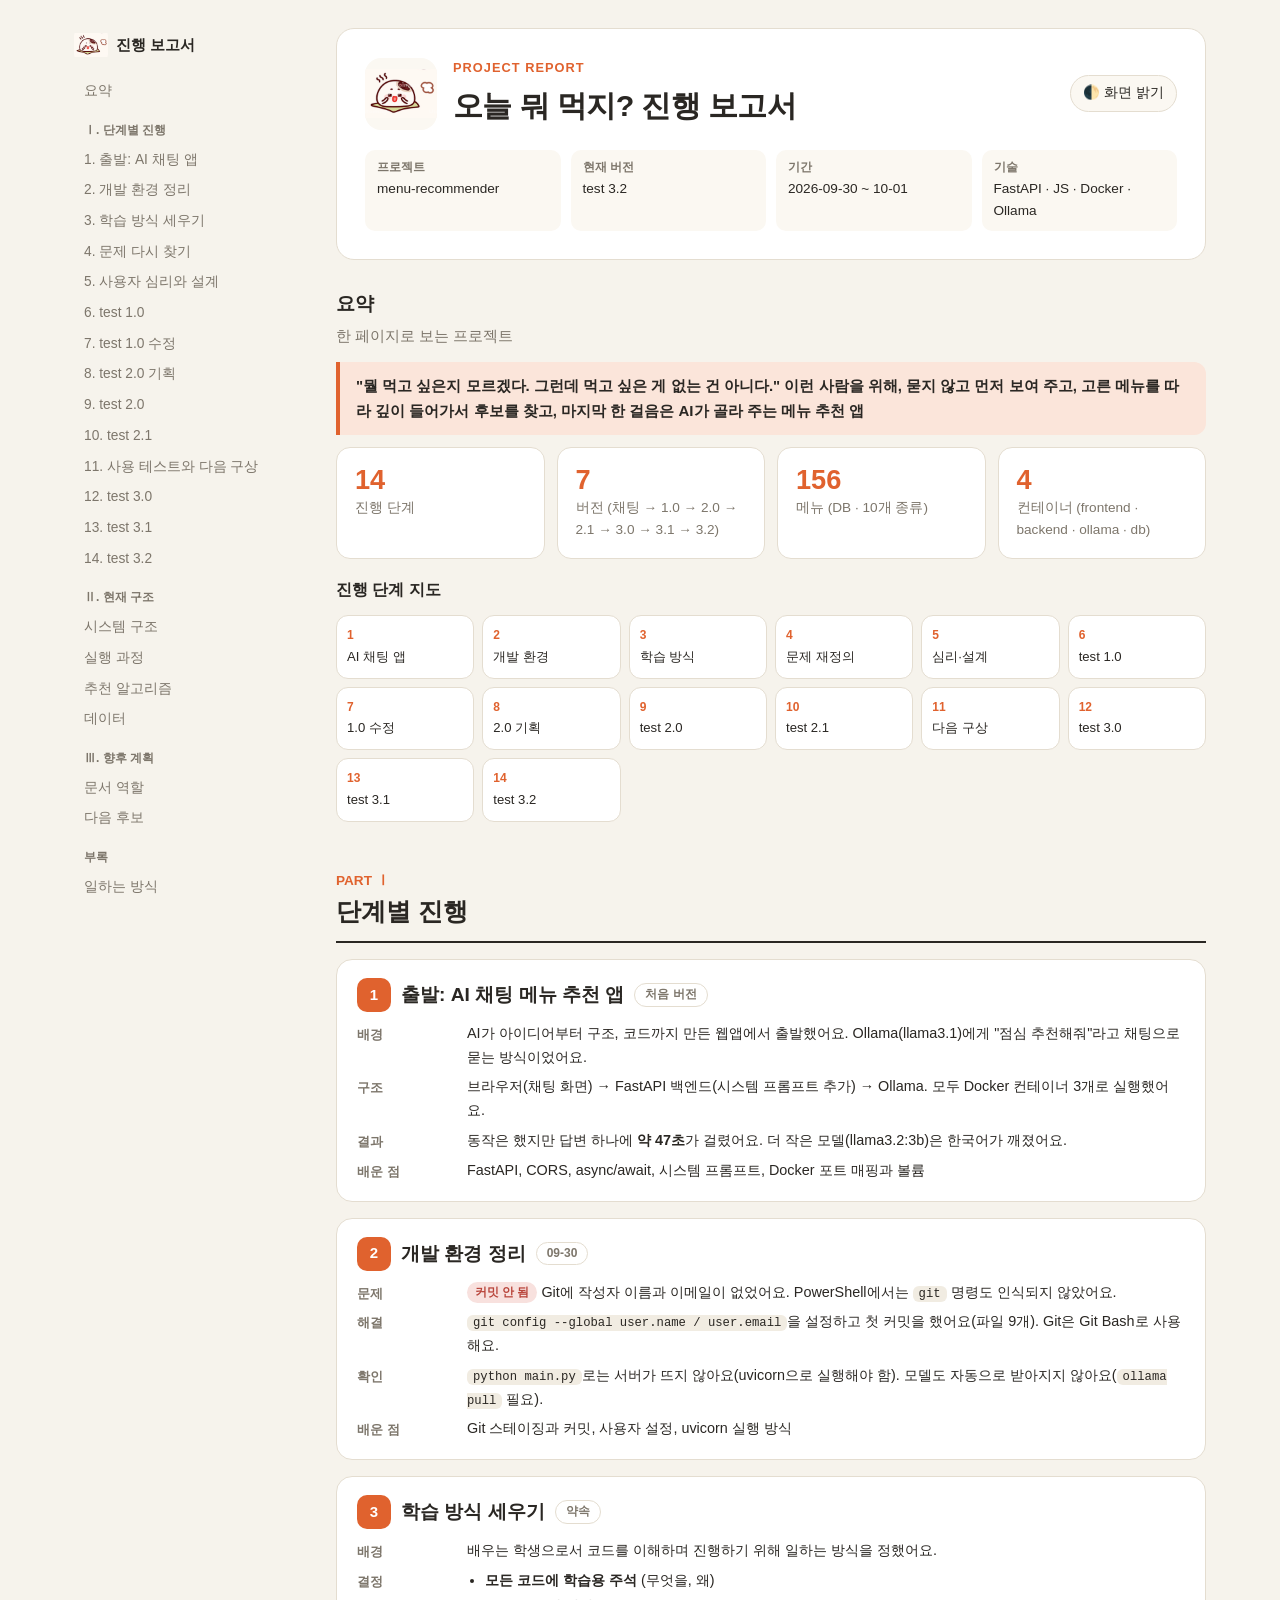
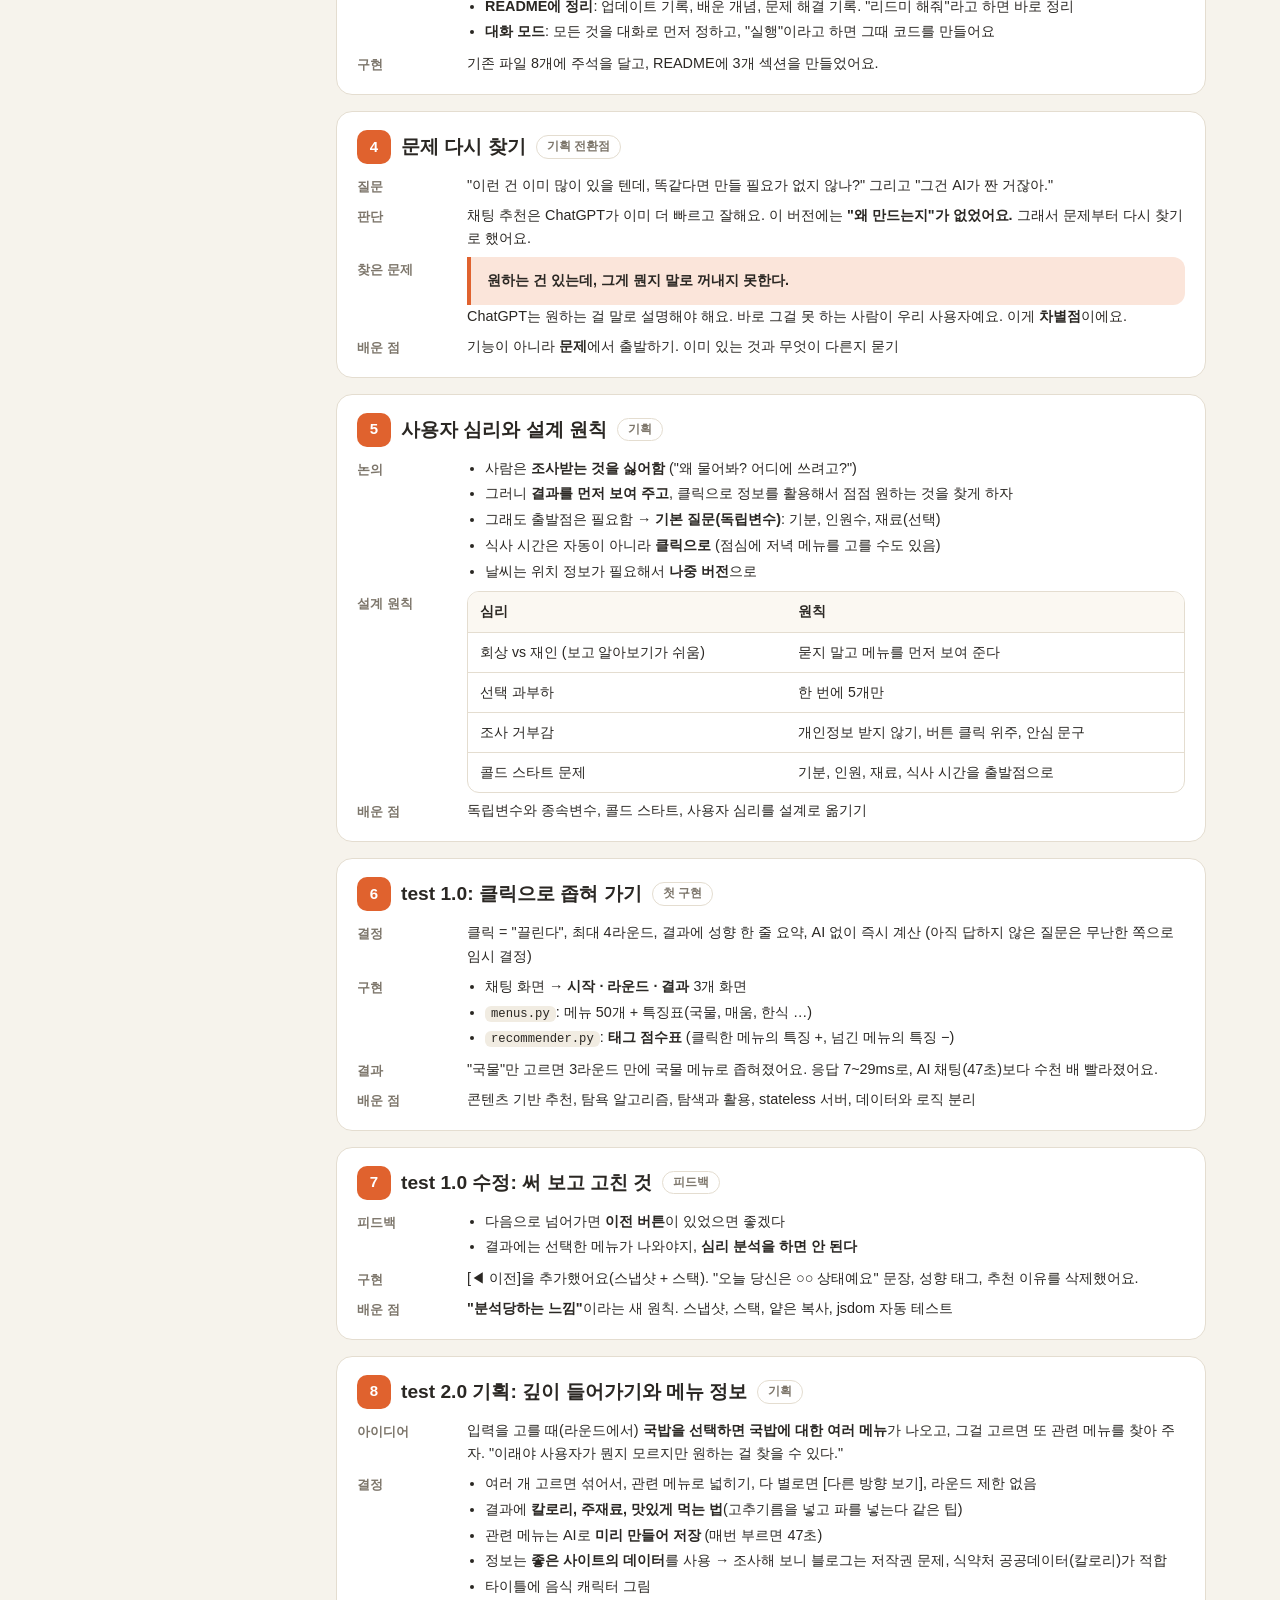
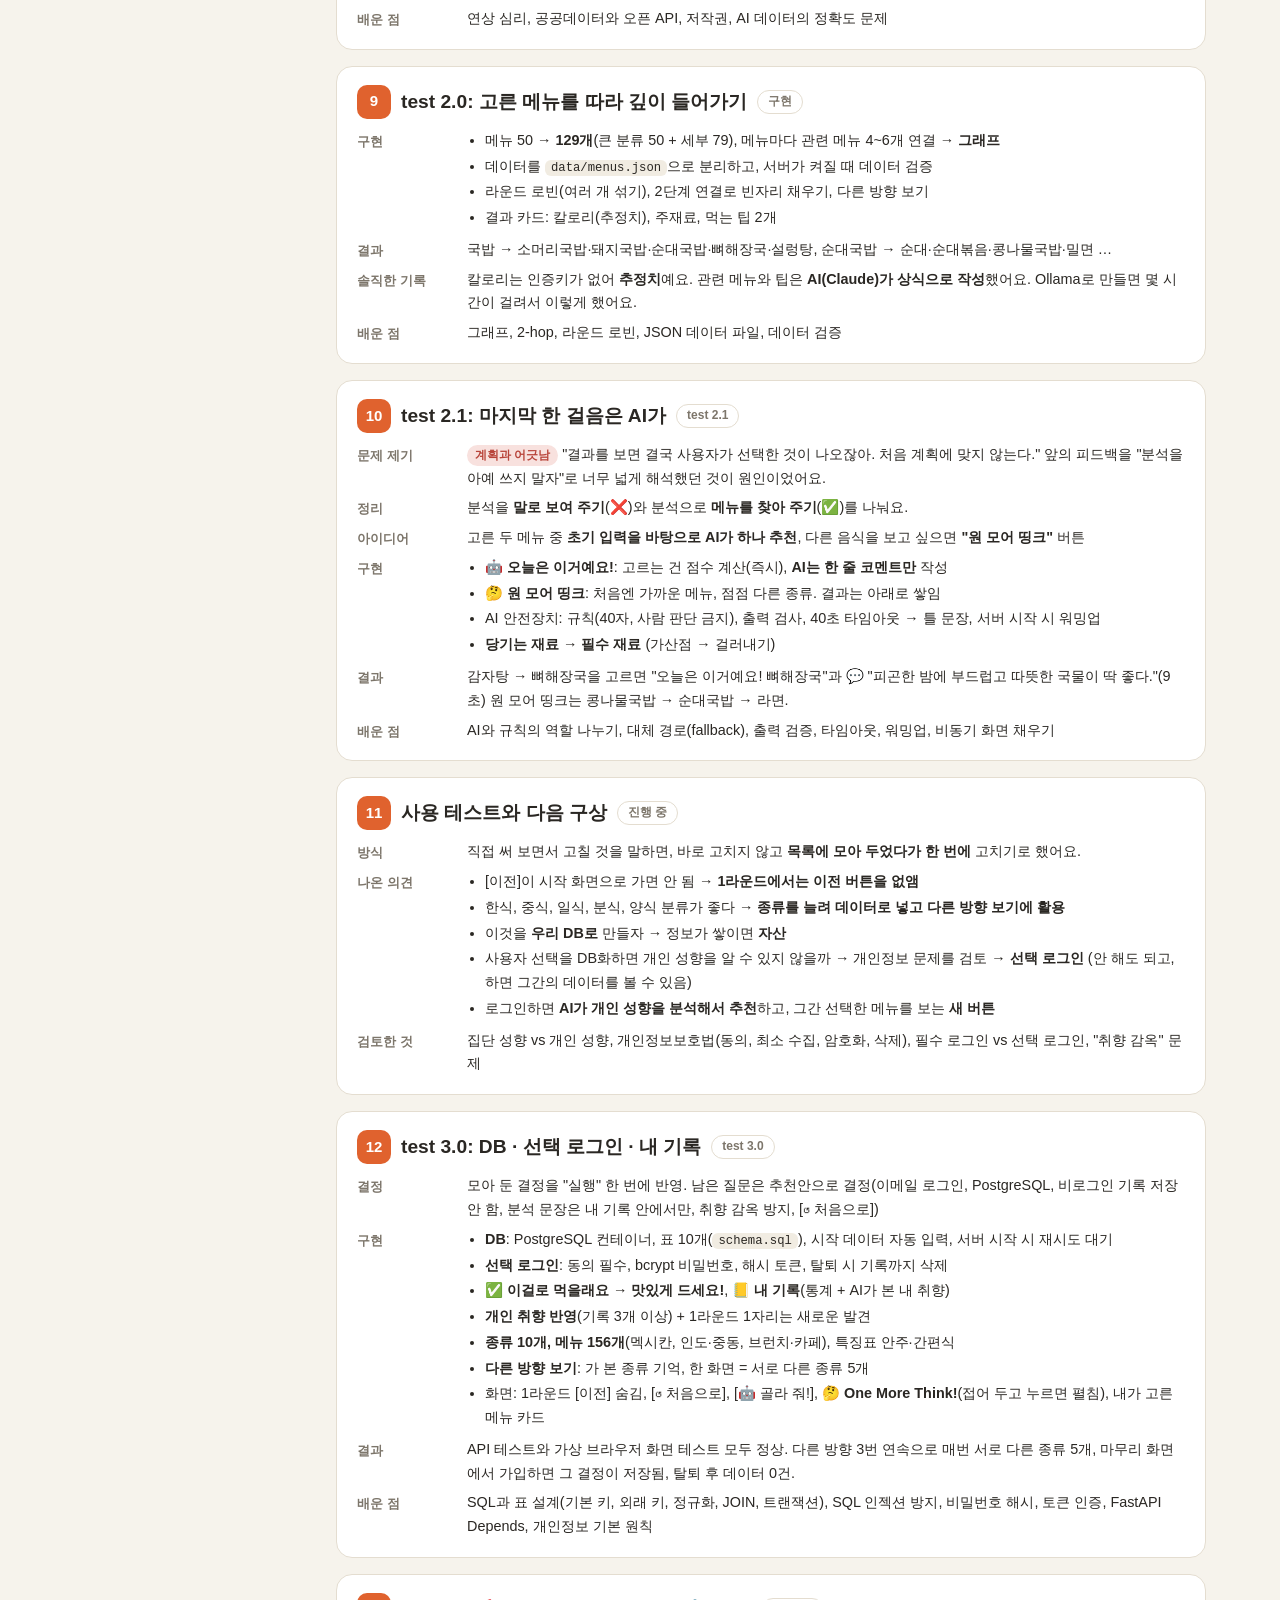
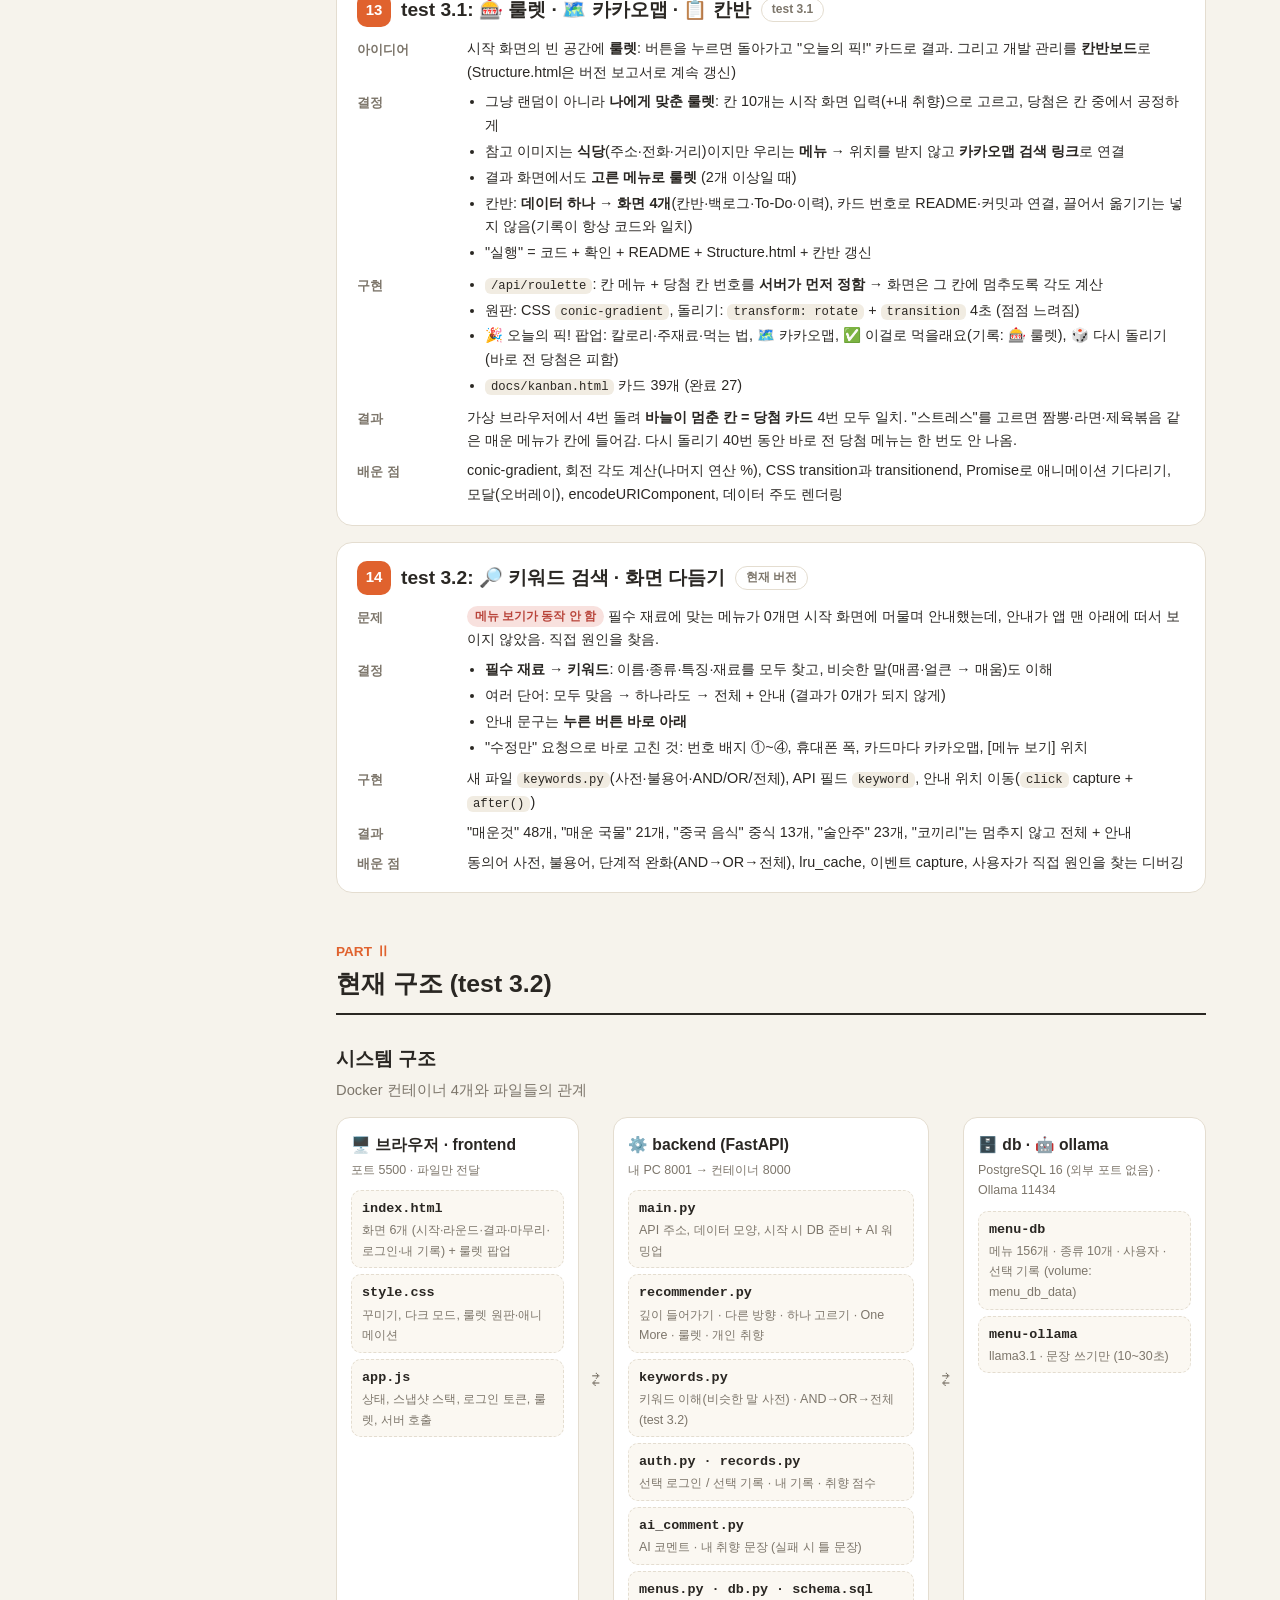
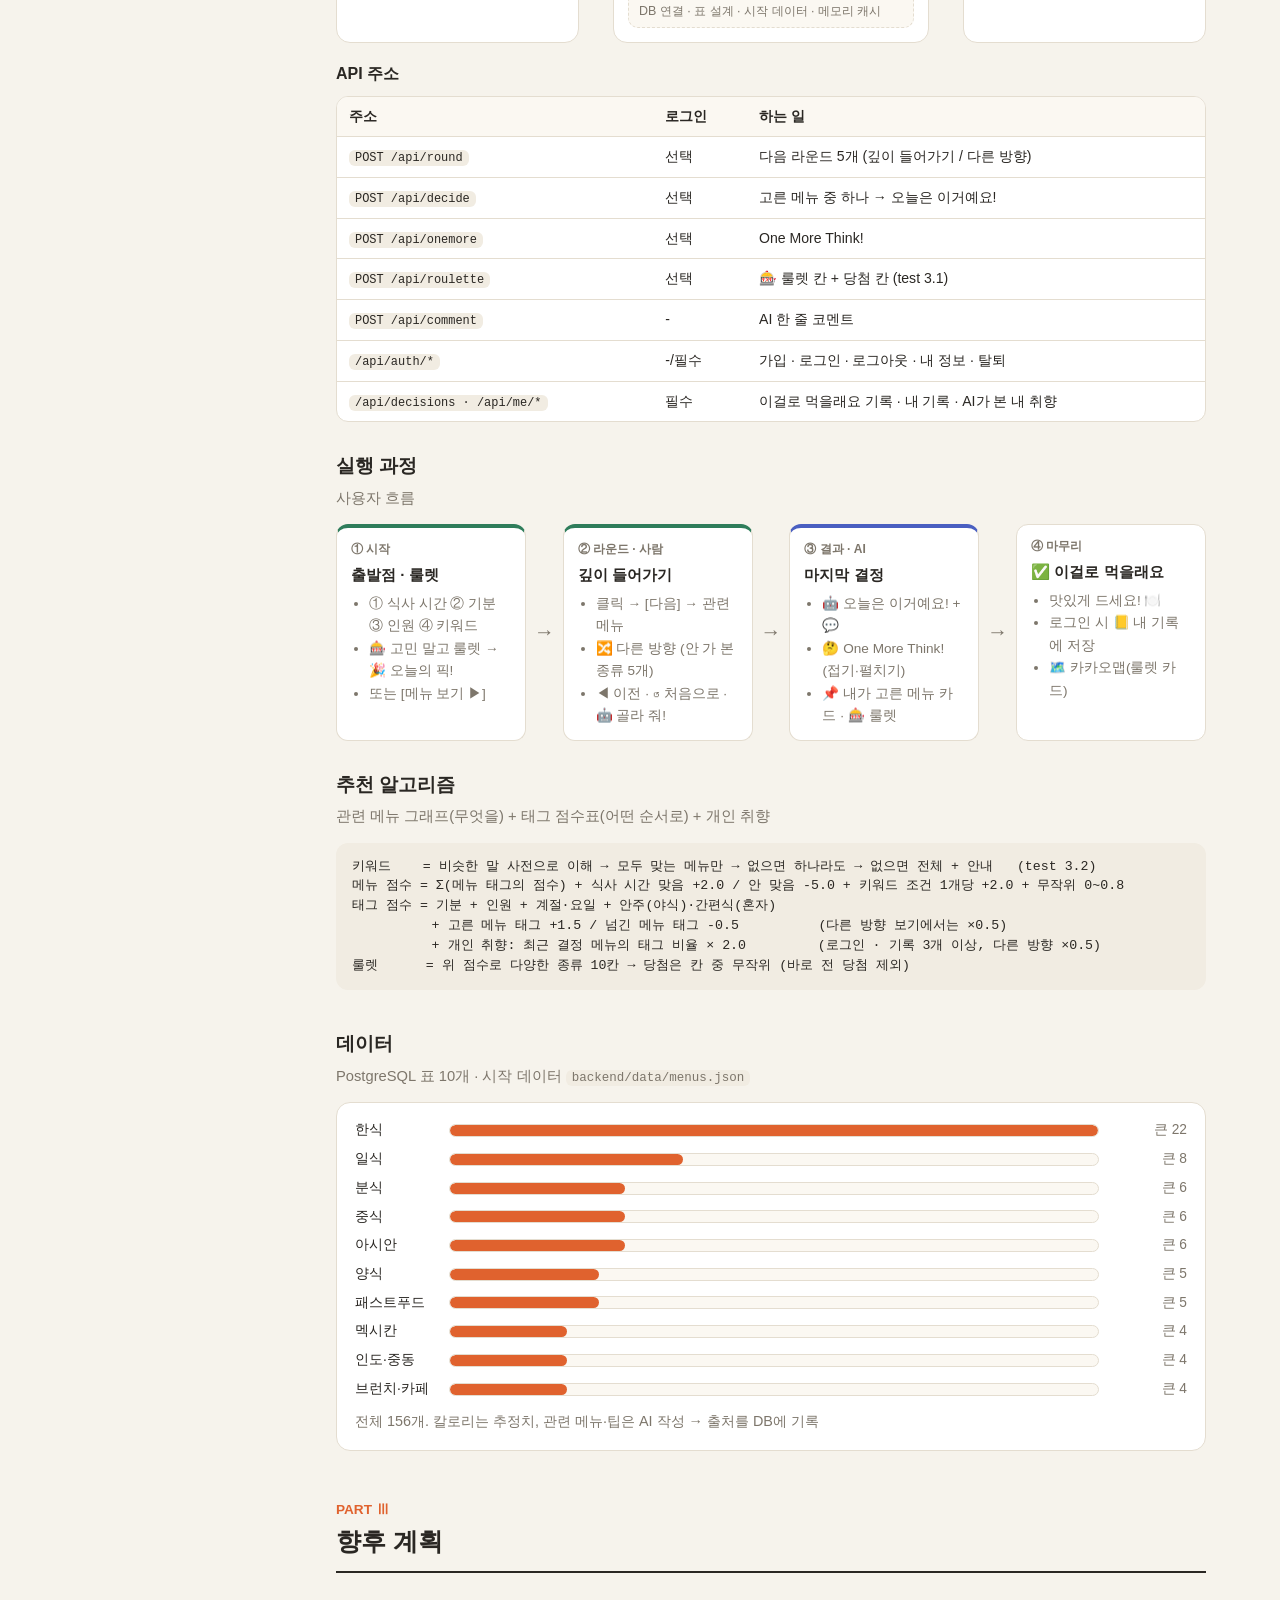
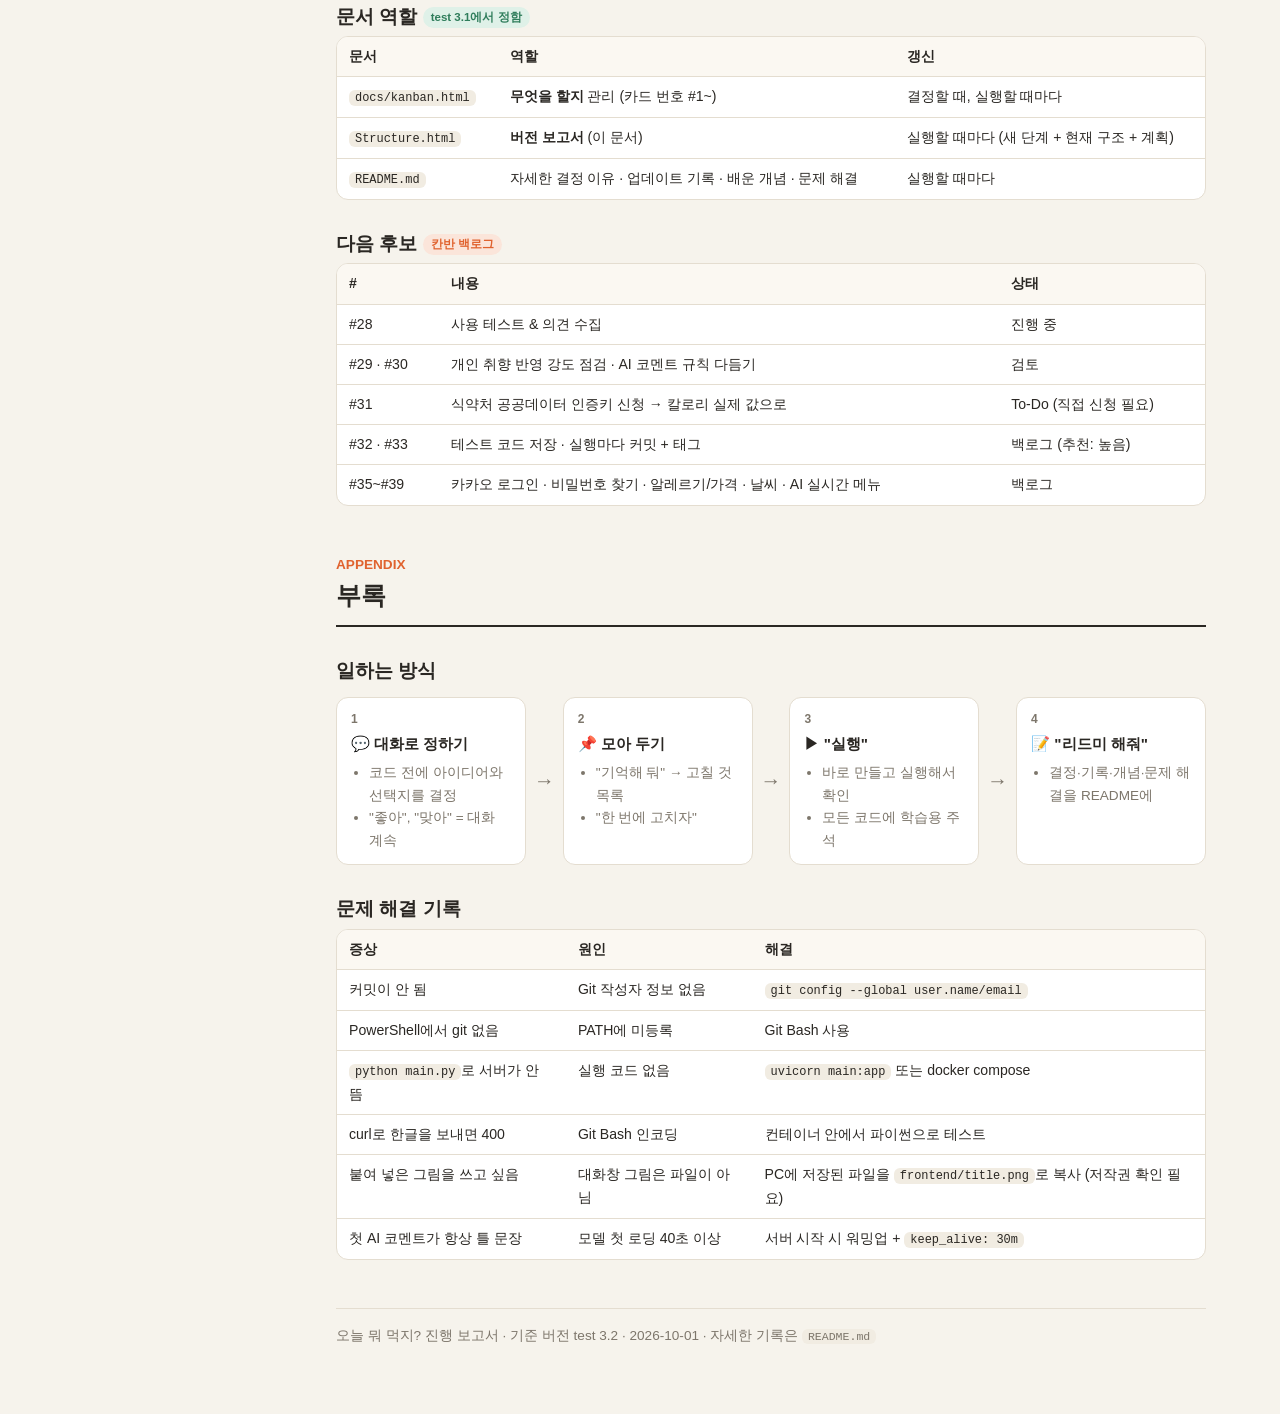
==== commit d0c0dcd2: "test 3.2: keyword search, notices under buttons, UI polish (#40 #41 #42) - keywords.py: synonym dict" ====
--- a/Structure.html
+++ b/Structure.html
@@ -1,6 +1,6 @@
 <!DOCTYPE html>
 <!--
-  Structure.html - "오늘 뭐 먹지?" 프로젝트 진행 보고서              기준 버전: test 3.1 (2026-10-01)
+  Structure.html - "오늘 뭐 먹지?" 프로젝트 진행 보고서              기준 버전: test 3.2 (2026-10-01)
 
   보고서 구성
     0. 표지 · 요약
@@ -194,6 +194,7 @@
     <a href="#s11">11. 사용 테스트와 다음 구상</a>
     <a href="#s12">12. test 3.0</a>
     <a href="#s13">13. test 3.1</a>
+    <a href="#s14">14. test 3.2</a>
     <div class="grp">Ⅱ. 현재 구조</div>
     <a href="#arch">시스템 구조</a>
     <a href="#process">실행 과정</a>
@@ -220,7 +221,7 @@
       </div>
       <div class="meta">
         <div><b>프로젝트</b>menu-recommender</div>
-        <div><b>현재 버전</b>test 3.1</div>
+        <div><b>현재 버전</b>test 3.2</div>
         <div><b>기간</b>2026-09-30 ~ 10-01</div>
         <div><b>기술</b>FastAPI · JS · Docker · Ollama</div>
       </div>
@@ -232,8 +233,8 @@
       <p class="sub">한 페이지로 보는 프로젝트</p>
       <div class="quote">"뭘 먹고 싶은지 모르겠다. 그런데 먹고 싶은 게 없는 건 아니다." 이런 사람을 위해, 묻지 않고 먼저 보여 주고, 고른 메뉴를 따라 깊이 들어가서 후보를 찾고, 마지막 한 걸음은 AI가 골라 주는 메뉴 추천 앱</div>
       <div class="grid g4" style="margin-top:12px">
-        <div class="card stat"><div class="n">13</div><div class="l">진행 단계</div></div>
-        <div class="card stat"><div class="n">6</div><div class="l">버전 (채팅 → 1.0 → 2.0 → 2.1 → 3.0 → 3.1)</div></div>
+        <div class="card stat"><div class="n">14</div><div class="l">진행 단계</div></div>
+        <div class="card stat"><div class="n">7</div><div class="l">버전 (채팅 → 1.0 → 2.0 → 2.1 → 3.0 → 3.1 → 3.2)</div></div>
         <div class="card stat"><div class="n">156</div><div class="l">메뉴 (DB · 10개 종류)</div></div>
         <div class="card stat"><div class="n">4</div><div class="l">컨테이너 (frontend · backend · ollama · db)</div></div>
       </div>
@@ -252,6 +253,7 @@
         <a href="#s11"><b>11</b>다음 구상</a>
         <a href="#s12"><b>12</b>test 3.0</a>
         <a href="#s13"><b>13</b>test 3.1</a>
+        <a href="#s14"><b>14</b>test 3.2</a>
       </div>
     </section>
 
@@ -449,7 +451,7 @@
 
     <!-- 13단계 -->
     <div class="stage" id="s13">
-      <div class="stage-head"><div class="stage-no">13</div><h3>test 3.1: 🎰 룰렛 · 🗺️ 카카오맵 · 📋 칸반</h3><span class="pill">현재 버전</span></div>
+      <div class="stage-head"><div class="stage-no">13</div><h3>test 3.1: 🎰 룰렛 · 🗺️ 카카오맵 · 📋 칸반</h3><span class="pill">test 3.1</span></div>
       <dl>
         <dt>아이디어</dt><dd>시작 화면의 빈 공간에 <b>룰렛</b>: 버튼을 누르면 돌아가고 "오늘의 픽!" 카드로 결과. 그리고 개발 관리를 <b>칸반보드</b>로 (Structure.html은 버전 보고서로 계속 갱신)</dd>
         <dt>결정</dt><dd><ul>
@@ -470,10 +472,27 @@
       </dl>
     </div>
 
+    <!-- 14단계 -->
+    <div class="stage" id="s14">
+      <div class="stage-head"><div class="stage-no">14</div><h3>test 3.2: 🔎 키워드 검색 · 화면 다듬기</h3><span class="pill">현재 버전</span></div>
+      <dl>
+        <dt>문제</dt><dd><span class="tag t-bad">메뉴 보기가 동작 안 함</span> 필수 재료에 맞는 메뉴가 0개면 시작 화면에 머물며 안내했는데, 안내가 앱 맨 아래에 떠서 보이지 않았음. 직접 원인을 찾음.</dd>
+        <dt>결정</dt><dd><ul>
+          <li><b>필수 재료 → 키워드</b>: 이름·종류·특징·재료를 모두 찾고, 비슷한 말(매콤·얼큰 → 매움)도 이해</li>
+          <li>여러 단어: 모두 맞음 → 하나라도 → 전체 + 안내 (결과가 0개가 되지 않게)</li>
+          <li>안내 문구는 <b>누른 버튼 바로 아래</b></li>
+          <li>"수정만" 요청으로 바로 고친 것: 번호 배지 ①~④, 휴대폰 폭, 카드마다 카카오맵, [메뉴 보기] 위치</li>
+        </ul></dd>
+        <dt>구현</dt><dd>새 파일 <code>keywords.py</code>(사전·불용어·AND/OR/전체), API 필드 <code>keyword</code>, 안내 위치 이동(<code>click</code> capture + <code>after()</code>)</dd>
+        <dt>결과</dt><dd>"매운것" 48개, "매운 국물" 21개, "중국 음식" 중식 13개, "술안주" 23개, "코끼리"는 멈추지 않고 전체 + 안내</dd>
+        <dt>배운 점</dt><dd>동의어 사전, 불용어, 단계적 완화(AND→OR→전체), lru_cache, 이벤트 capture, 사용자가 직접 원인을 찾는 디버깅</dd>
+      </dl>
+    </div>
+
     <!-- ========================================================
-         Ⅱ. 현재 구조 (test 3.1) - 실행할 때마다 코드 기준으로 갱신
+         Ⅱ. 현재 구조 (test 3.2) - 실행할 때마다 코드 기준으로 갱신
          ======================================================== -->
-    <div class="part"><div class="roman">PART Ⅱ</div><h2>현재 구조 (test 3.1)</h2></div>
+    <div class="part"><div class="roman">PART Ⅱ</div><h2>현재 구조 (test 3.2)</h2></div>
 
     <section id="arch">
       <h3>시스템 구조</h3>
@@ -494,7 +513,8 @@
           <div class="port">내 PC 8001 → 컨테이너 8000</div>
           <div class="inner">
             <div class="file"><b>main.py</b><span>API 주소, 데이터 모양, 시작 시 DB 준비 + AI 워밍업</span></div>
-            <div class="file"><b>recommender.py</b><span>깊이 들어가기 · 다른 방향 · 필수 재료 · 하나 고르기 · One More · 룰렛 · 개인 취향</span></div>
+            <div class="file"><b>recommender.py</b><span>깊이 들어가기 · 다른 방향 · 하나 고르기 · One More · 룰렛 · 개인 취향</span></div>
+            <div class="file"><b>keywords.py</b><span>키워드 이해(비슷한 말 사전) · AND→OR→전체 (test 3.2)</span></div>
             <div class="file"><b>auth.py · records.py</b><span>선택 로그인 / 선택 기록 · 내 기록 · 취향 점수</span></div>
             <div class="file"><b>ai_comment.py</b><span>AI 코멘트 · 내 취향 문장 (실패 시 틀 문장)</span></div>
             <div class="file"><b>menus.py · db.py · schema.sql</b><span>DB 연결 · 표 설계 · 시작 데이터 · 메모리 캐시</span></div>
@@ -528,7 +548,7 @@
       <h3>실행 과정</h3>
       <p class="sub">사용자 흐름</p>
       <div class="flow">
-        <div class="step human"><div class="k">① 시작</div><h5>출발점 · 룰렛</h5><ul><li>식사 시간 · 기분 · 인원 · 필수 재료</li><li>🎰 고민 말고 룰렛 → 🎉 오늘의 픽!</li><li>또는 [메뉴 보기 ▶]</li></ul></div>
+        <div class="step human"><div class="k">① 시작</div><h5>출발점 · 룰렛</h5><ul><li>① 식사 시간 ② 기분 ③ 인원 ④ 키워드</li><li>🎰 고민 말고 룰렛 → 🎉 오늘의 픽!</li><li>또는 [메뉴 보기 ▶]</li></ul></div>
         <div class="arrow">→</div>
         <div class="step human"><div class="k">② 라운드 · 사람</div><h5>깊이 들어가기</h5><ul><li>클릭 → [다음] → 관련 메뉴</li><li>🔀 다른 방향 (안 가 본 종류 5개)</li><li>◀ 이전 · ↺ 처음으로 · 🤖 골라 줘!</li></ul></div>
         <div class="arrow">→</div>
@@ -541,7 +561,8 @@
     <section id="algo">
       <h3>추천 알고리즘</h3>
       <p class="sub">관련 메뉴 그래프(무엇을) + 태그 점수표(어떤 순서로) + 개인 취향</p>
-<pre>메뉴 점수 = Σ(메뉴 태그의 점수) + 식사 시간 맞음 +2.0 / 안 맞음 -5.0 + 필수 재료 +5.0 + 무작위 0~0.8
+<pre>키워드    = 비슷한 말 사전으로 이해 → 모두 맞는 메뉴만 → 없으면 하나라도 → 없으면 전체 + 안내   (test 3.2)
+메뉴 점수 = Σ(메뉴 태그의 점수) + 식사 시간 맞음 +2.0 / 안 맞음 -5.0 + 키워드 조건 1개당 +2.0 + 무작위 0~0.8
 태그 점수 = 기분 + 인원 + 계절·요일 + 안주(야식)·간편식(혼자)
           + 고른 메뉴 태그 +1.5 / 넘긴 메뉴 태그 -0.5          (다른 방향 보기에서는 ×0.5)
           + 개인 취향: 최근 결정 메뉴의 태그 비율 × 2.0         (로그인 · 기록 3개 이상, 다른 방향 ×0.5)
@@ -587,7 +608,7 @@
       <h3>다음 후보 <span class="tag t-open">칸반 백로그</span></h3>
       <div class="table-wrap"><table>
         <tr><th>#</th><th>내용</th><th>상태</th></tr>
-        <tr><td>#28</td><td>test 3.1 사용 테스트 &amp; 의견 수집</td><td>진행 중</td></tr>
+        <tr><td>#28</td><td>사용 테스트 &amp; 의견 수집</td><td>진행 중</td></tr>
         <tr><td>#29 · #30</td><td>개인 취향 반영 강도 점검 · AI 코멘트 규칙 다듬기</td><td>검토</td></tr>
         <tr><td>#31</td><td>식약처 공공데이터 인증키 신청 → 칼로리 실제 값으로</td><td>To-Do (직접 신청 필요)</td></tr>
         <tr><td>#32 · #33</td><td>테스트 코드 저장 · 실행마다 커밋 + 태그</td><td>백로그 (추천: 높음)</td></tr>
@@ -626,7 +647,7 @@
       </table></div>
     </section>
 
-    <footer>오늘 뭐 먹지? 진행 보고서 · 기준 버전 test 3.1 · 2026-10-01 · 자세한 기록은 <code>README.md</code></footer>
+    <footer>오늘 뭐 먹지? 진행 보고서 · 기준 버전 test 3.2 · 2026-10-01 · 자세한 기록은 <code>README.md</code></footer>
   </main>
 </div>
 
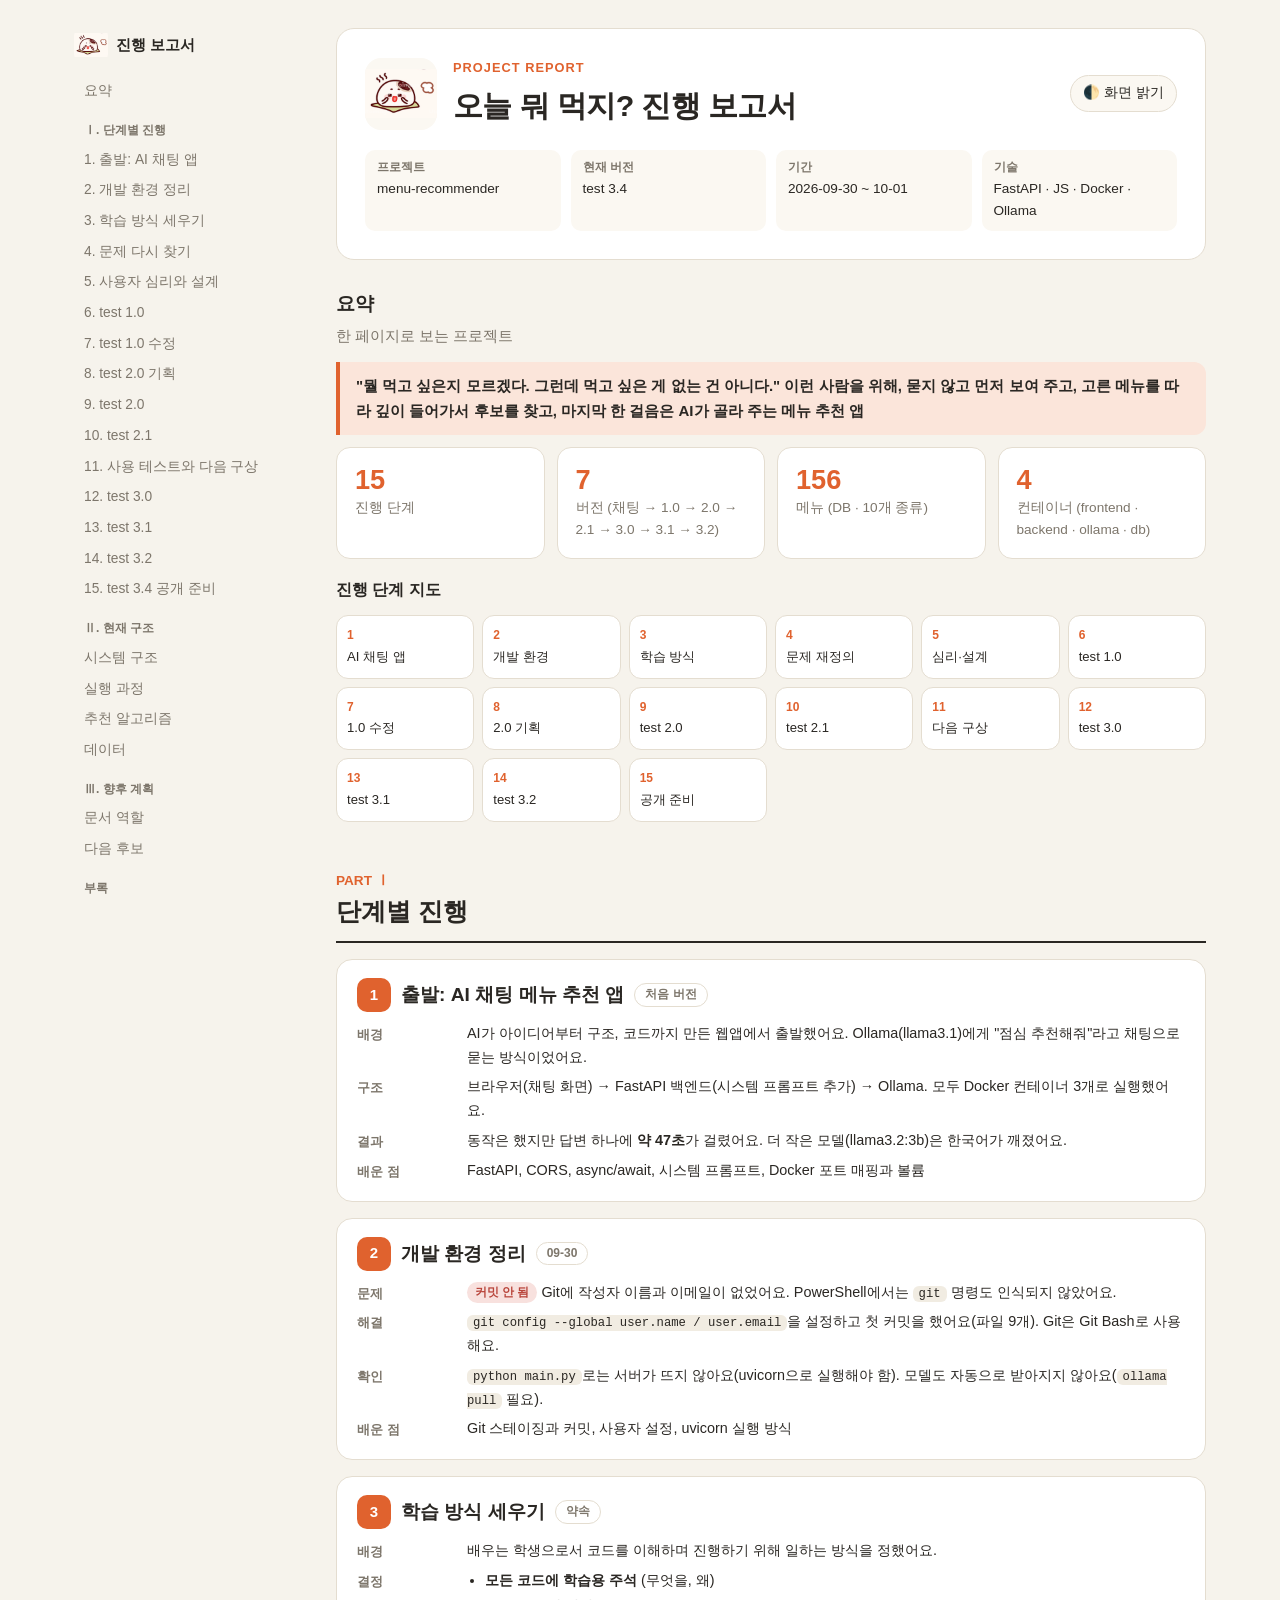
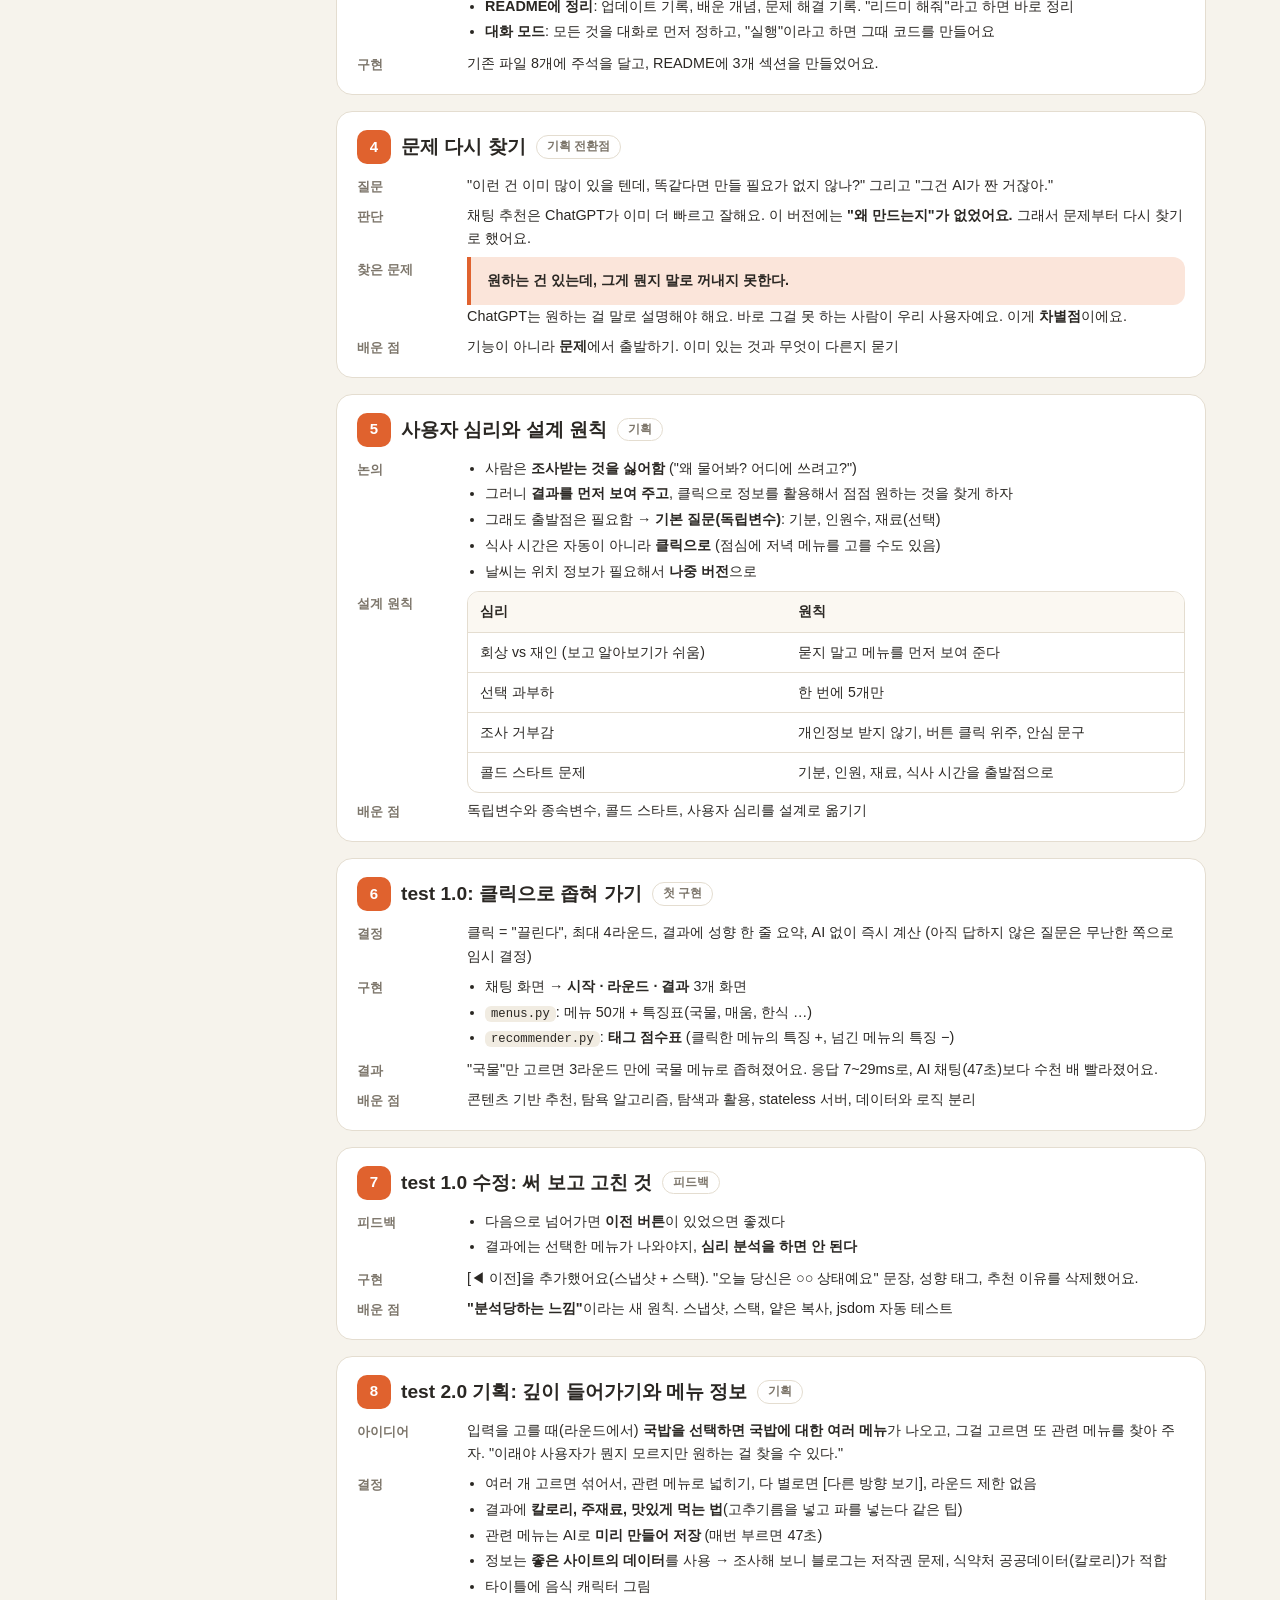
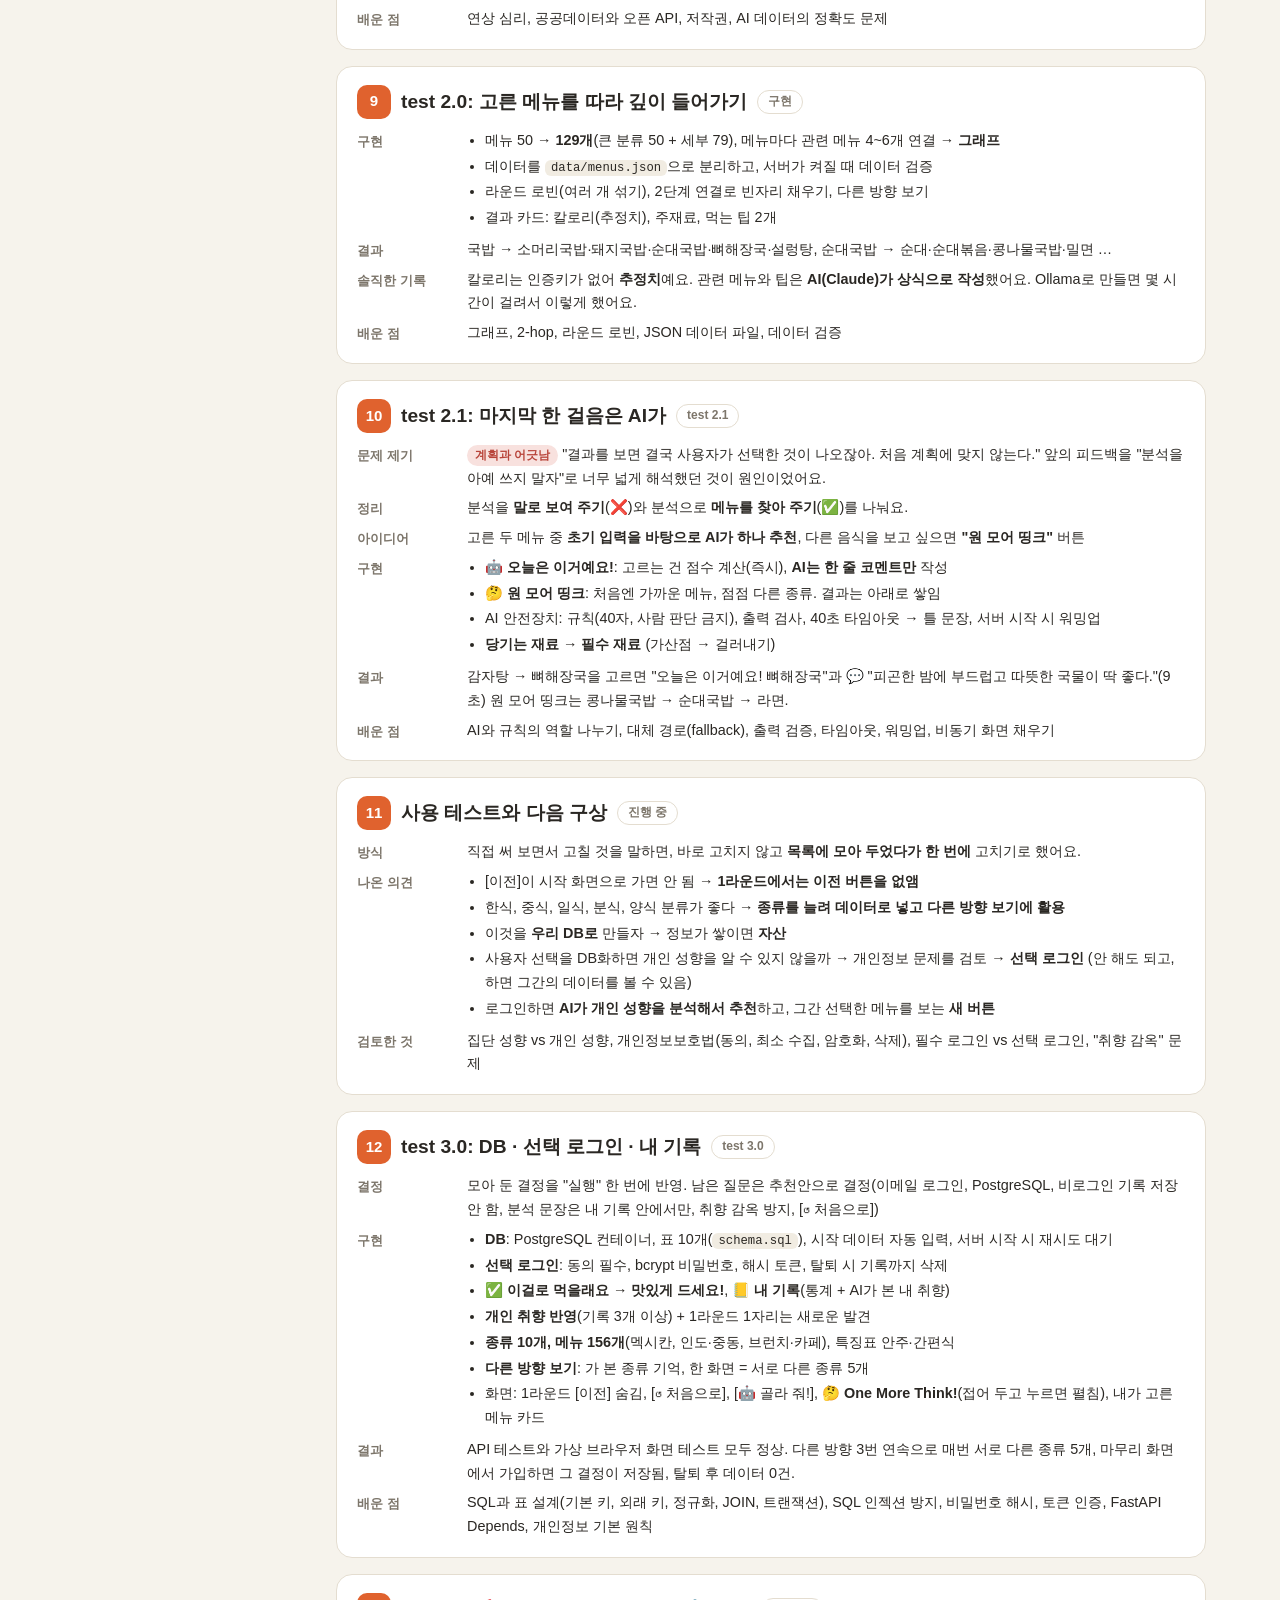
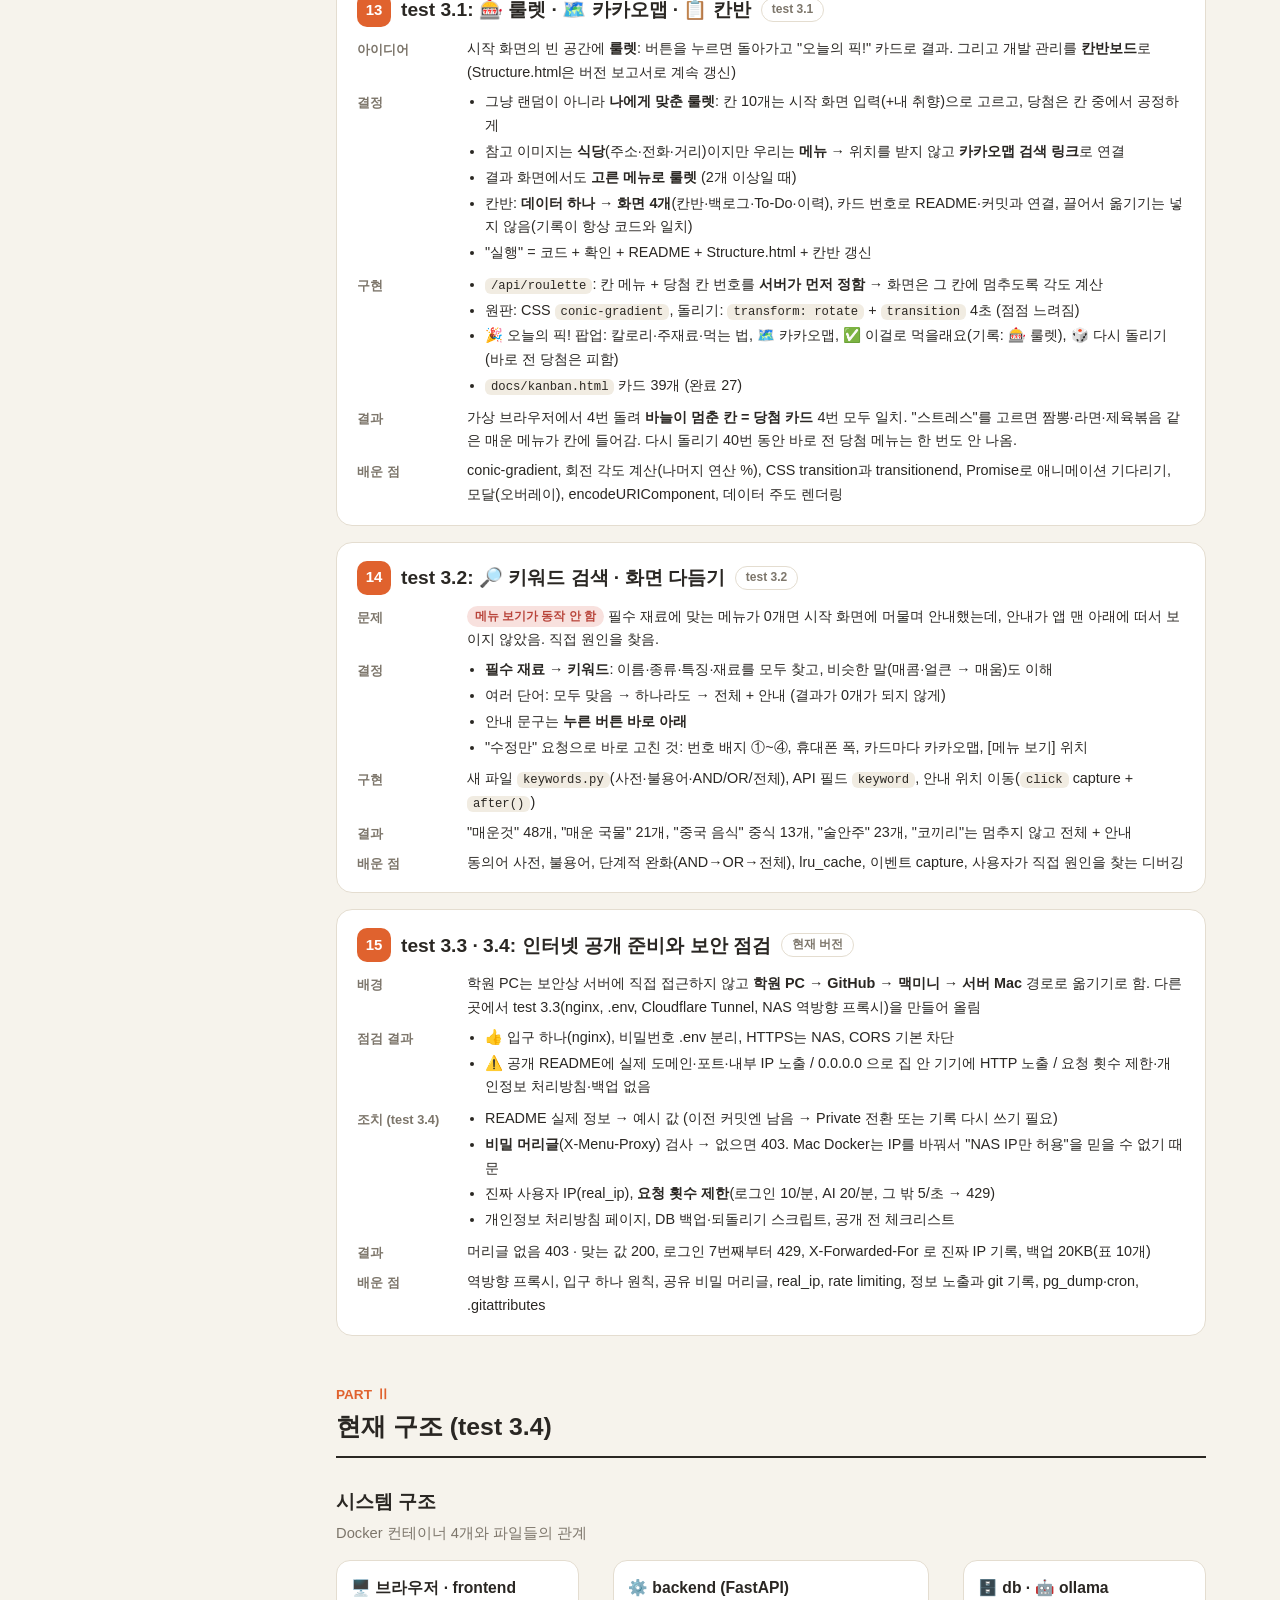
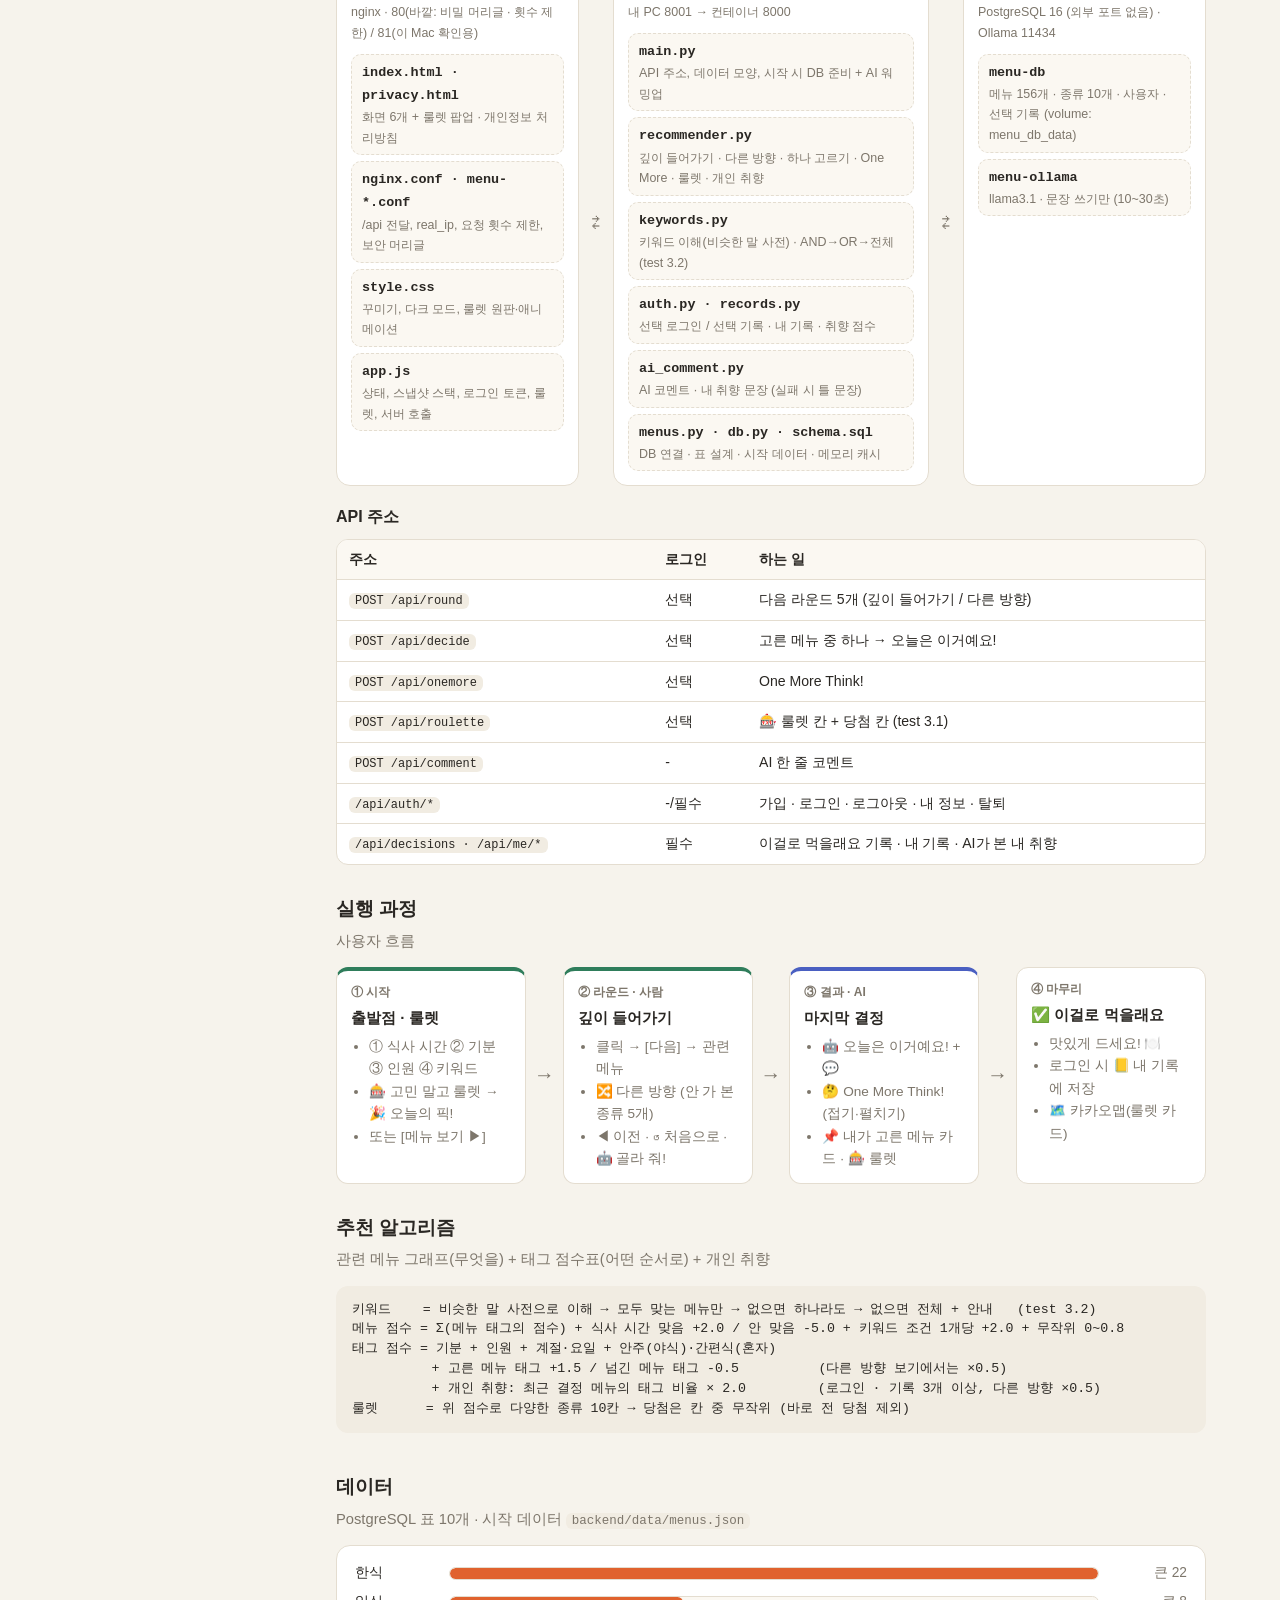
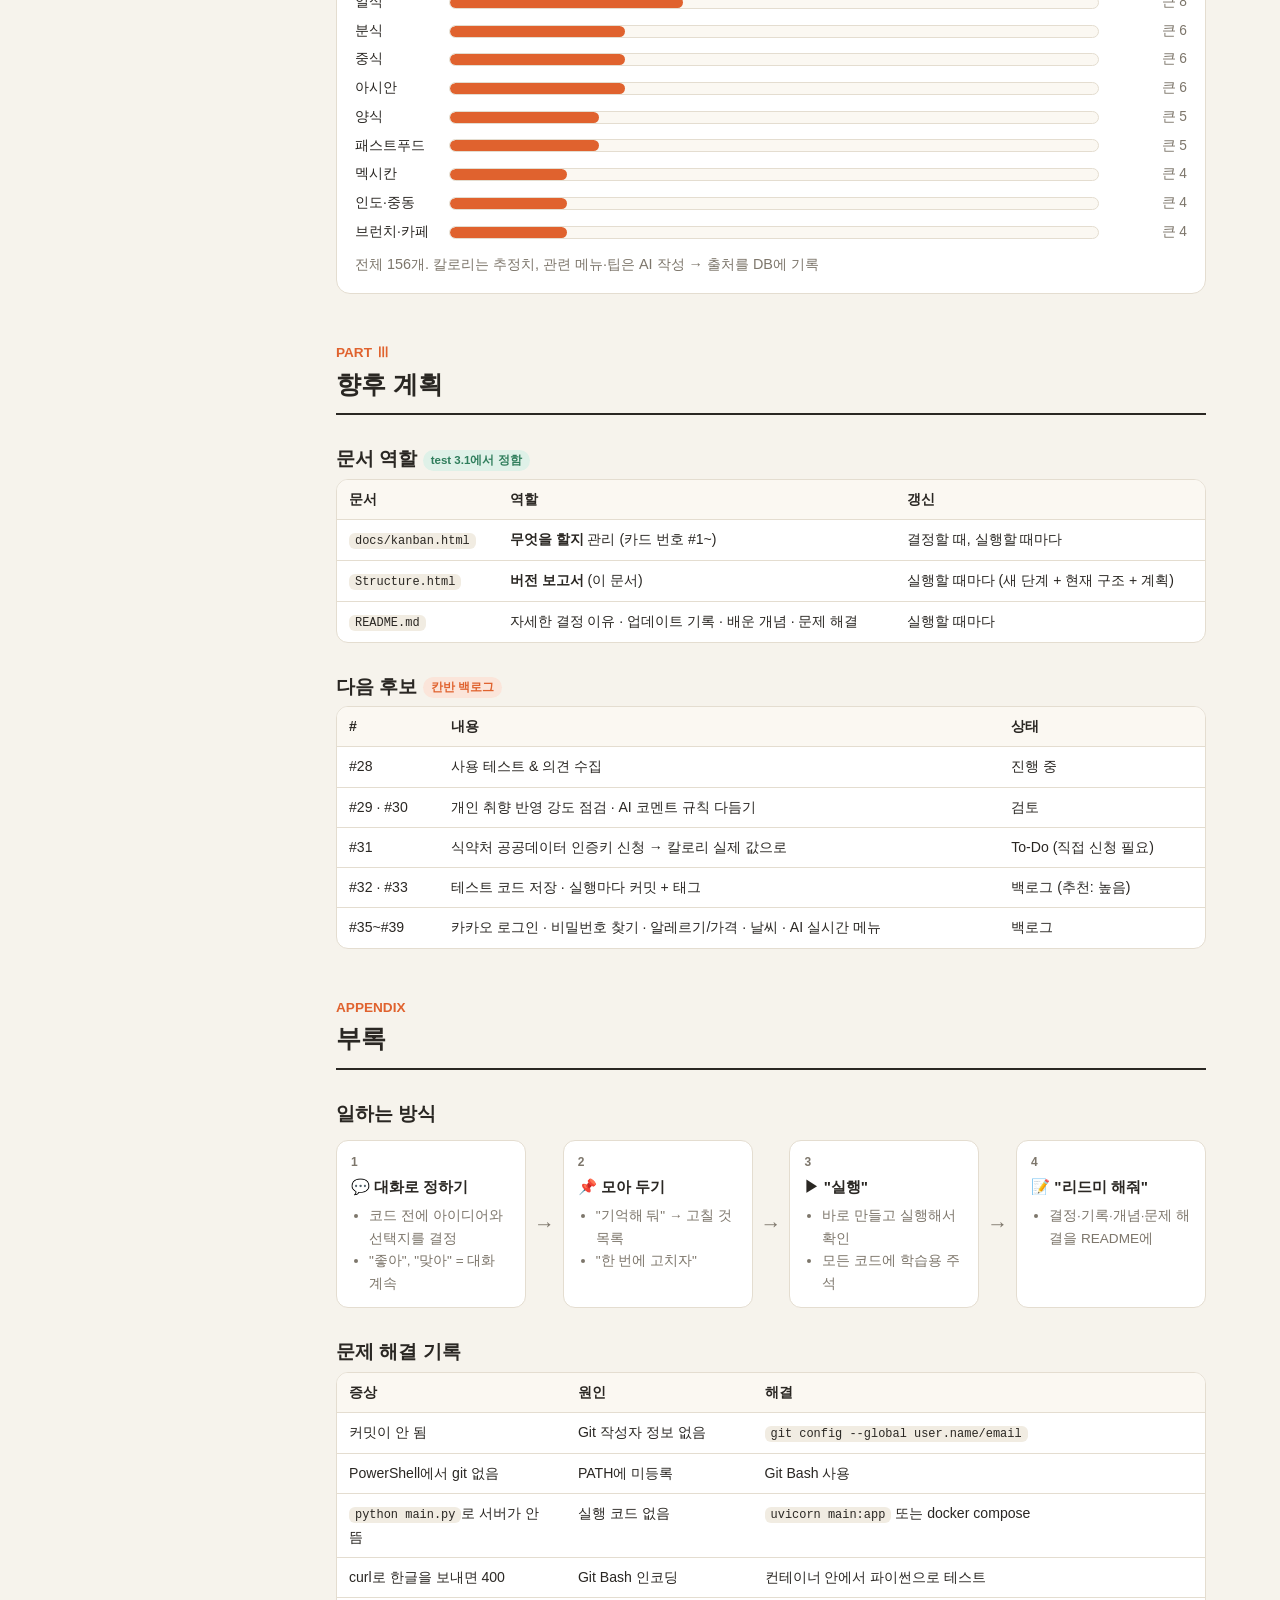
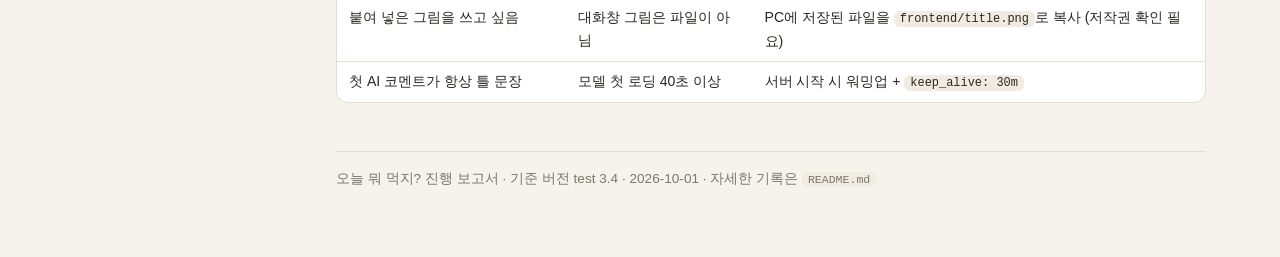
==== commit 3e12c5ab: "test 3.4: pre-launch security hardening (#43-#48) - README: replace real server domain/port/IP with " ====
--- a/Structure.html
+++ b/Structure.html
@@ -1,6 +1,6 @@
 <!DOCTYPE html>
 <!--
-  Structure.html - "오늘 뭐 먹지?" 프로젝트 진행 보고서              기준 버전: test 3.2 (2026-10-01)
+  Structure.html - "오늘 뭐 먹지?" 프로젝트 진행 보고서              기준 버전: test 3.4 (2026-10-02)
 
   보고서 구성
     0. 표지 · 요약
@@ -195,6 +195,7 @@
     <a href="#s12">12. test 3.0</a>
     <a href="#s13">13. test 3.1</a>
     <a href="#s14">14. test 3.2</a>
+    <a href="#s15">15. test 3.4 공개 준비</a>
     <div class="grp">Ⅱ. 현재 구조</div>
     <a href="#arch">시스템 구조</a>
     <a href="#process">실행 과정</a>
@@ -221,7 +222,7 @@
       </div>
       <div class="meta">
         <div><b>프로젝트</b>menu-recommender</div>
-        <div><b>현재 버전</b>test 3.2</div>
+        <div><b>현재 버전</b>test 3.4</div>
         <div><b>기간</b>2026-09-30 ~ 10-01</div>
         <div><b>기술</b>FastAPI · JS · Docker · Ollama</div>
       </div>
@@ -233,7 +234,7 @@
       <p class="sub">한 페이지로 보는 프로젝트</p>
       <div class="quote">"뭘 먹고 싶은지 모르겠다. 그런데 먹고 싶은 게 없는 건 아니다." 이런 사람을 위해, 묻지 않고 먼저 보여 주고, 고른 메뉴를 따라 깊이 들어가서 후보를 찾고, 마지막 한 걸음은 AI가 골라 주는 메뉴 추천 앱</div>
       <div class="grid g4" style="margin-top:12px">
-        <div class="card stat"><div class="n">14</div><div class="l">진행 단계</div></div>
+        <div class="card stat"><div class="n">15</div><div class="l">진행 단계</div></div>
         <div class="card stat"><div class="n">7</div><div class="l">버전 (채팅 → 1.0 → 2.0 → 2.1 → 3.0 → 3.1 → 3.2)</div></div>
         <div class="card stat"><div class="n">156</div><div class="l">메뉴 (DB · 10개 종류)</div></div>
         <div class="card stat"><div class="n">4</div><div class="l">컨테이너 (frontend · backend · ollama · db)</div></div>
@@ -254,6 +255,7 @@
         <a href="#s12"><b>12</b>test 3.0</a>
         <a href="#s13"><b>13</b>test 3.1</a>
         <a href="#s14"><b>14</b>test 3.2</a>
+        <a href="#s15"><b>15</b>공개 준비</a>
       </div>
     </section>
 
@@ -474,7 +476,7 @@
 
     <!-- 14단계 -->
     <div class="stage" id="s14">
-      <div class="stage-head"><div class="stage-no">14</div><h3>test 3.2: 🔎 키워드 검색 · 화면 다듬기</h3><span class="pill">현재 버전</span></div>
+      <div class="stage-head"><div class="stage-no">14</div><h3>test 3.2: 🔎 키워드 검색 · 화면 다듬기</h3><span class="pill">test 3.2</span></div>
       <dl>
         <dt>문제</dt><dd><span class="tag t-bad">메뉴 보기가 동작 안 함</span> 필수 재료에 맞는 메뉴가 0개면 시작 화면에 머물며 안내했는데, 안내가 앱 맨 아래에 떠서 보이지 않았음. 직접 원인을 찾음.</dd>
         <dt>결정</dt><dd><ul>
@@ -489,10 +491,30 @@
       </dl>
     </div>
 
+    <!-- 15단계 -->
+    <div class="stage" id="s15">
+      <div class="stage-head"><div class="stage-no">15</div><h3>test 3.3 · 3.4: 인터넷 공개 준비와 보안 점검</h3><span class="pill">현재 버전</span></div>
+      <dl>
+        <dt>배경</dt><dd>학원 PC는 보안상 서버에 직접 접근하지 않고 <b>학원 PC → GitHub → 맥미니 → 서버 Mac</b> 경로로 옮기기로 함. 다른 곳에서 test 3.3(nginx, .env, Cloudflare Tunnel, NAS 역방향 프록시)을 만들어 올림</dd>
+        <dt>점검 결과</dt><dd><ul>
+          <li>👍 입구 하나(nginx), 비밀번호 .env 분리, HTTPS는 NAS, CORS 기본 차단</li>
+          <li>⚠️ 공개 README에 실제 도메인·포트·내부 IP 노출 / 0.0.0.0 으로 집 안 기기에 HTTP 노출 / 요청 횟수 제한·개인정보 처리방침·백업 없음</li>
+        </ul></dd>
+        <dt>조치 (test 3.4)</dt><dd><ul>
+          <li>README 실제 정보 → 예시 값 (이전 커밋엔 남음 → Private 전환 또는 기록 다시 쓰기 필요)</li>
+          <li><b>비밀 머리글</b>(X-Menu-Proxy) 검사 → 없으면 403. Mac Docker는 IP를 바꿔서 "NAS IP만 허용"을 믿을 수 없기 때문</li>
+          <li>진짜 사용자 IP(real_ip), <b>요청 횟수 제한</b>(로그인 10/분, AI 20/분, 그 밖 5/초 → 429)</li>
+          <li>개인정보 처리방침 페이지, DB 백업·되돌리기 스크립트, 공개 전 체크리스트</li>
+        </ul></dd>
+        <dt>결과</dt><dd>머리글 없음 403 · 맞는 값 200, 로그인 7번째부터 429, X-Forwarded-For 로 진짜 IP 기록, 백업 20KB(표 10개)</dd>
+        <dt>배운 점</dt><dd>역방향 프록시, 입구 하나 원칙, 공유 비밀 머리글, real_ip, rate limiting, 정보 노출과 git 기록, pg_dump·cron, .gitattributes</dd>
+      </dl>
+    </div>
+
     <!-- ========================================================
-         Ⅱ. 현재 구조 (test 3.2) - 실행할 때마다 코드 기준으로 갱신
+         Ⅱ. 현재 구조 (test 3.4) - 실행할 때마다 코드 기준으로 갱신
          ======================================================== -->
-    <div class="part"><div class="roman">PART Ⅱ</div><h2>현재 구조 (test 3.2)</h2></div>
+    <div class="part"><div class="roman">PART Ⅱ</div><h2>현재 구조 (test 3.4)</h2></div>
 
     <section id="arch">
       <h3>시스템 구조</h3>
@@ -500,9 +522,10 @@
       <div class="arch">
         <div class="box">
           <h5>🖥️ 브라우저 · frontend</h5>
-          <div class="port">포트 5500 · 파일만 전달</div>
+          <div class="port">nginx · 80(바깥: 비밀 머리글 · 횟수 제한) / 81(이 Mac 확인용)</div>
           <div class="inner">
-            <div class="file"><b>index.html</b><span>화면 6개 (시작·라운드·결과·마무리·로그인·내 기록) + 룰렛 팝업</span></div>
+            <div class="file"><b>index.html · privacy.html</b><span>화면 6개 + 룰렛 팝업 · 개인정보 처리방침</span></div>
+            <div class="file"><b>nginx.conf · menu-*.conf</b><span>/api 전달, real_ip, 요청 횟수 제한, 보안 머리글</span></div>
             <div class="file"><b>style.css</b><span>꾸미기, 다크 모드, 룰렛 원판·애니메이션</span></div>
             <div class="file"><b>app.js</b><span>상태, 스냅샷 스택, 로그인 토큰, 룰렛, 서버 호출</span></div>
           </div>
@@ -647,7 +670,7 @@
       </table></div>
     </section>
 
-    <footer>오늘 뭐 먹지? 진행 보고서 · 기준 버전 test 3.2 · 2026-10-01 · 자세한 기록은 <code>README.md</code></footer>
+    <footer>오늘 뭐 먹지? 진행 보고서 · 기준 버전 test 3.4 · 2026-10-01 · 자세한 기록은 <code>README.md</code></footer>
   </main>
 </div>
 
